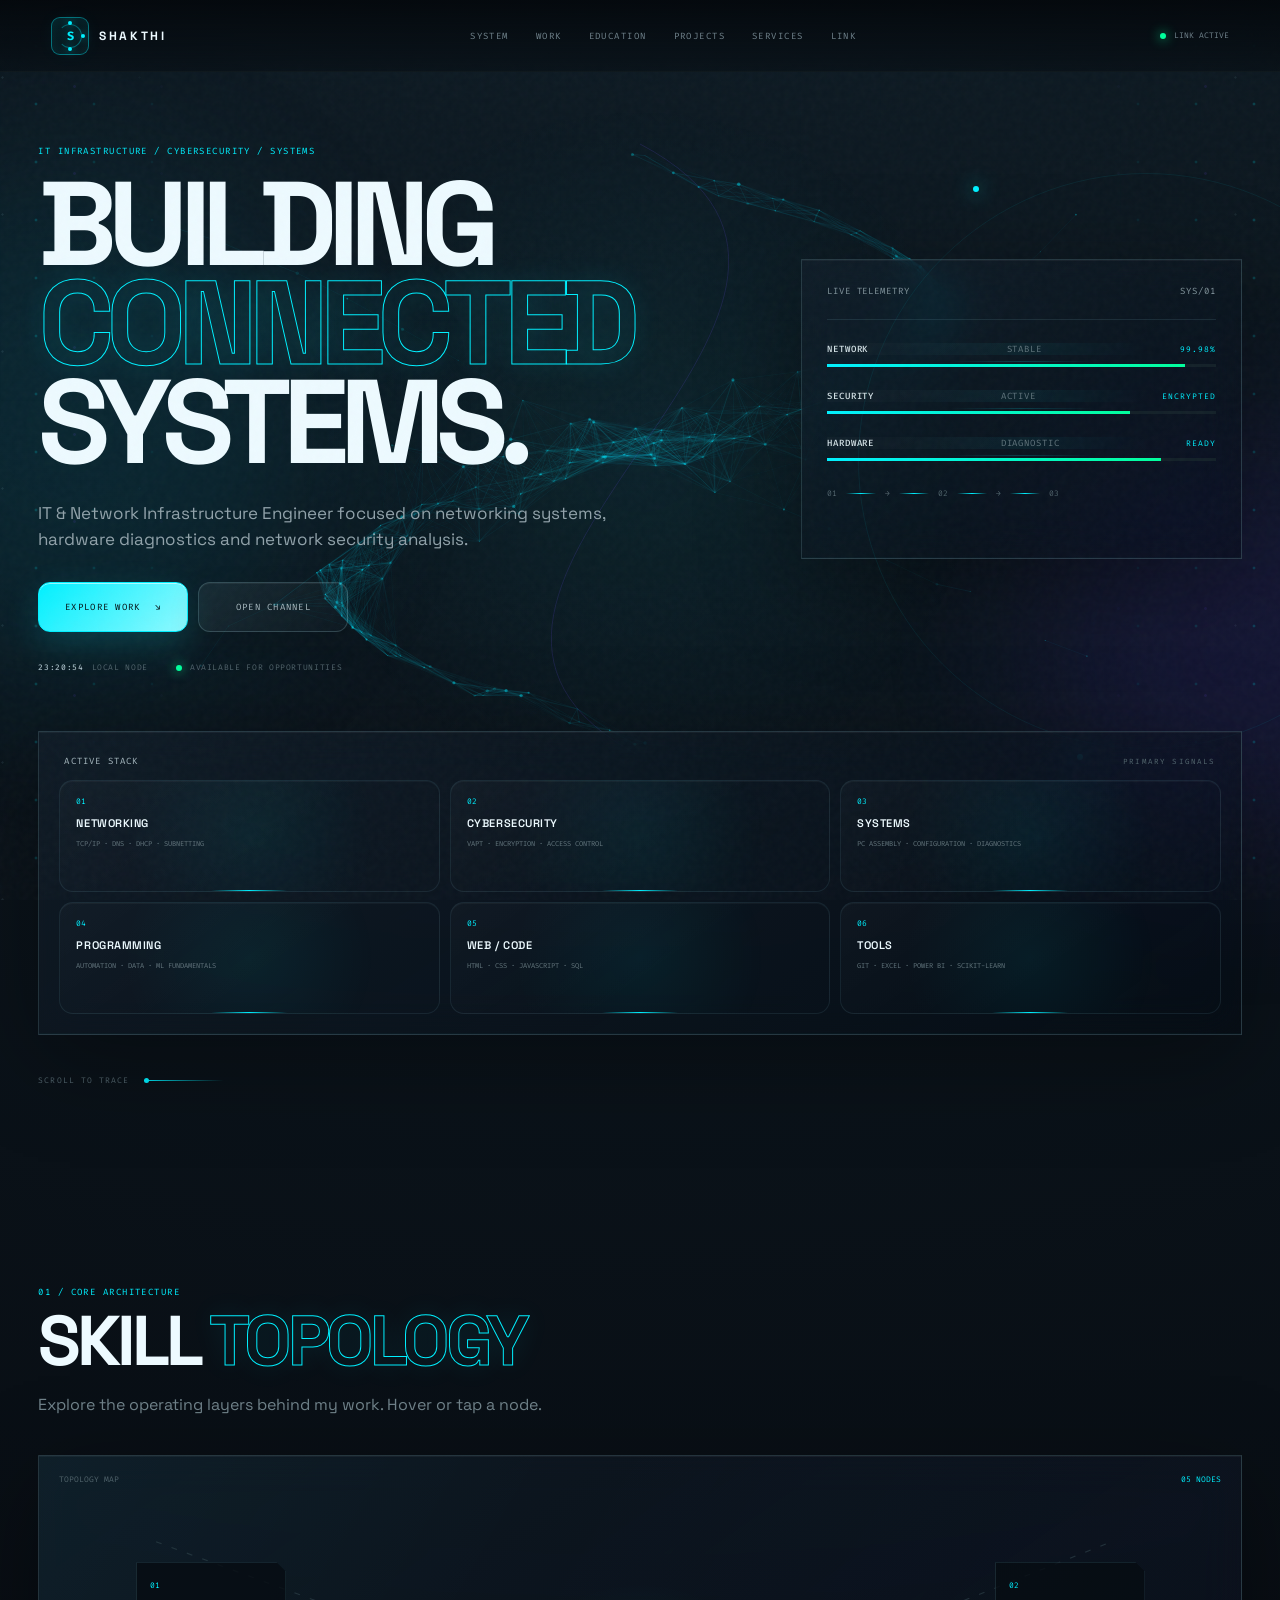
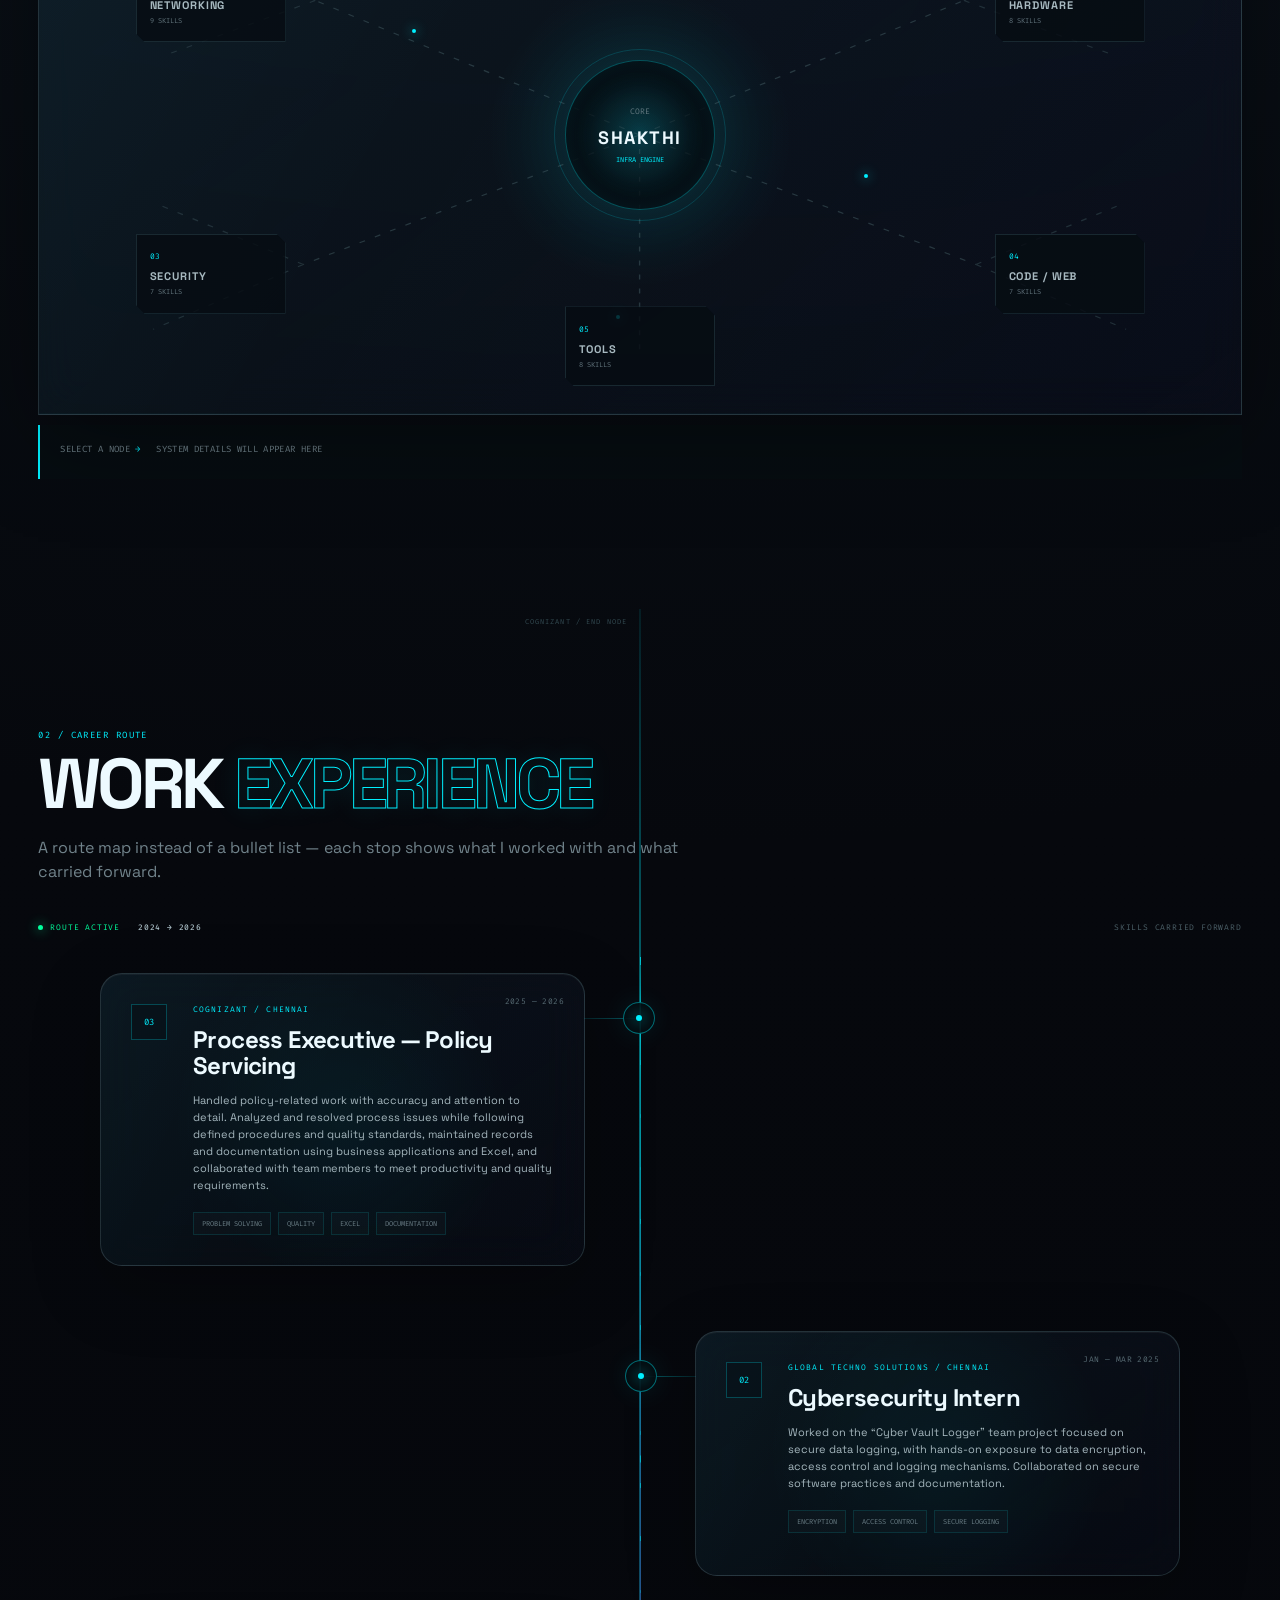
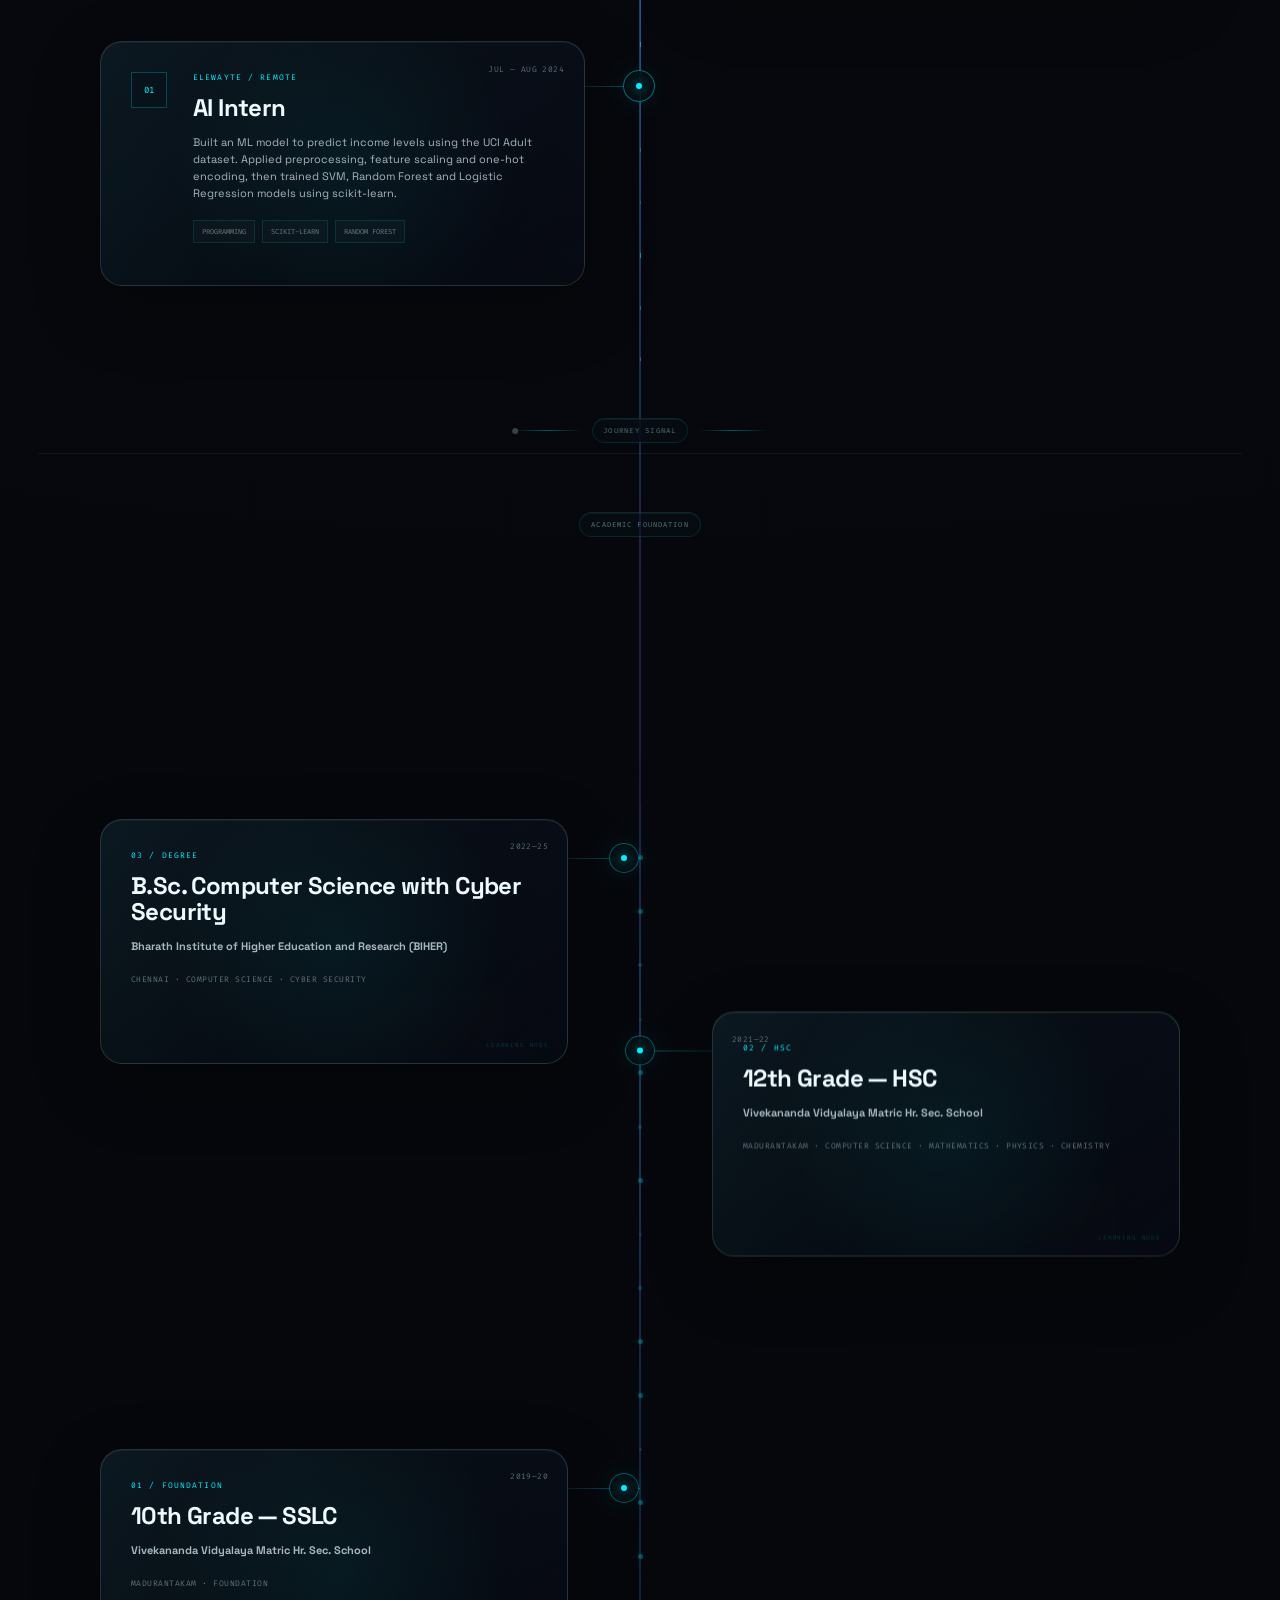
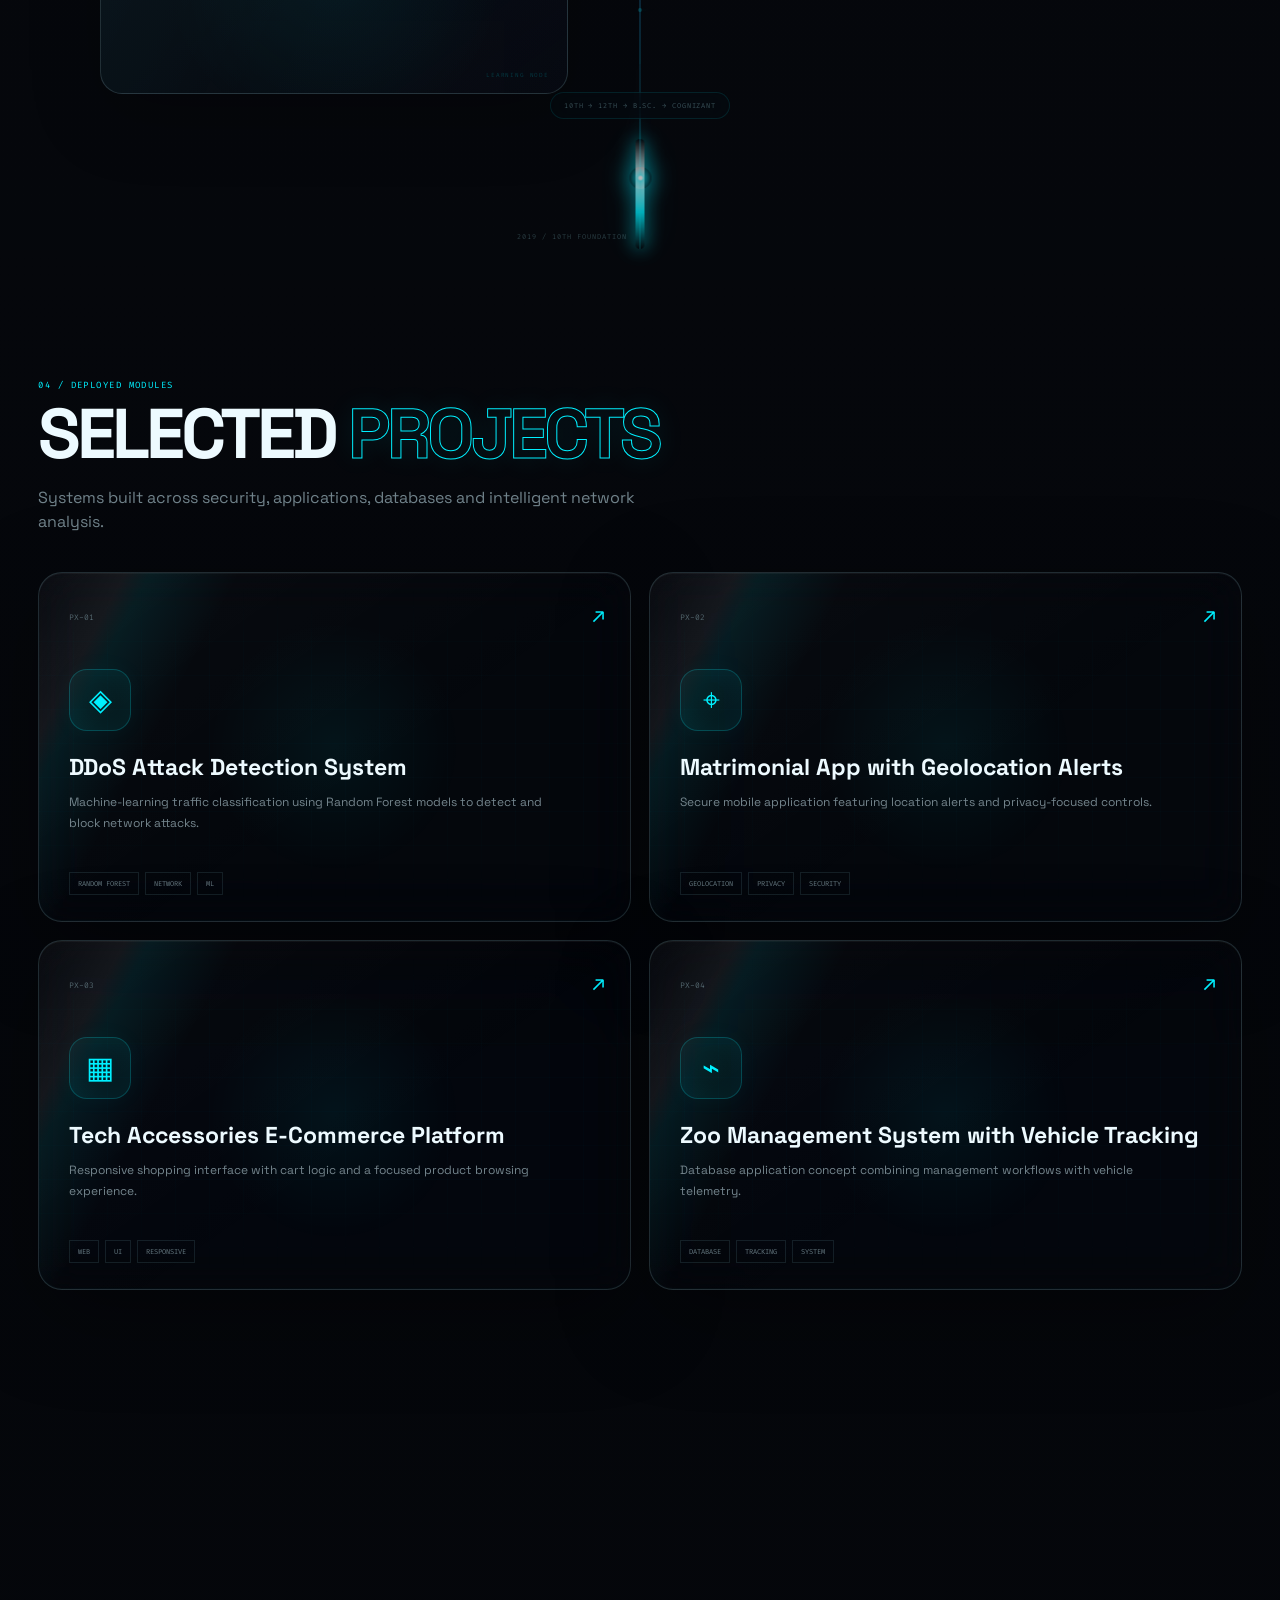
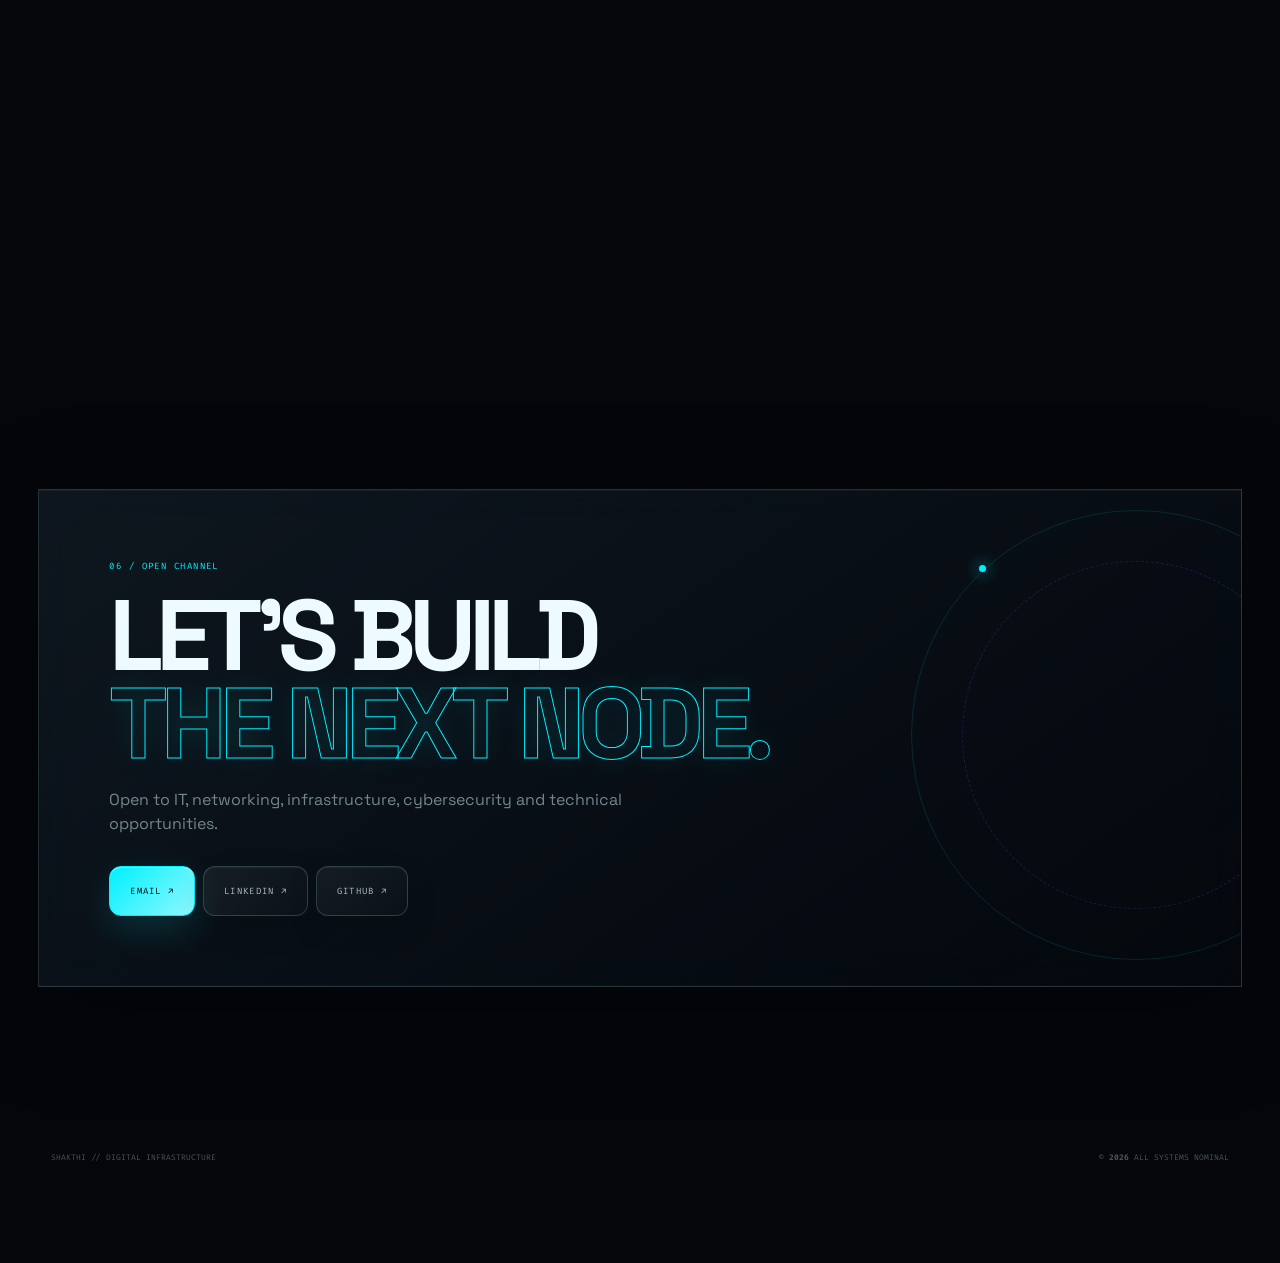
==== index.html @ 522d8ad7 "Add files via upload" ====
<!doctype html>
<html lang="en">

<head>
    <meta charset="UTF-8">
    <meta name="viewport" content="width=device-width,initial-scale=1,viewport-fit=cover">
    <meta name="theme-color" content="#06080d">
    <meta name="description"
        content="Shakthi — IT & Network Infrastructure Engineer, Cybersecurity Specialist and Systems Tech.">
    <title>SHAKTHI | Freelancer Portfolio</title>
    <link rel="preconnect" href="https://fonts.googleapis.com">
    <link rel="preconnect" href="https://fonts.gstatic.com" crossorigin>
    <link
        href="https://fonts.googleapis.com/css2?family=Fira+Code:wght@400;500;600&family=Space+Grotesk:wght@400;500;600;700&display=swap"
        rel="stylesheet">
    <link rel="stylesheet" href="styles.css">
    <link rel="icon" type="image/png" href="image1.png">
</head>

<body>
    <canvas id="network-canvas" aria-hidden="true"></canvas>
    <div class="aurora a1" aria-hidden="true"></div>
    <div class="aurora a2" aria-hidden="true"></div>
    <div class="cursor-glow" aria-hidden="true"></div>
    <div class="grid-overlay" aria-hidden="true"></div>
    <div class="noise" aria-hidden="true"></div>
    <div class="scanline" aria-hidden="true"></div>
    <div class="pointer-ui" aria-hidden="true"><span></span><b>MOVE</b></div>
    <div class="progress"><i id="progress-bar"></i></div>

    <header class="hud">
        <a class="brand" href="#home" aria-label="Shakthi home"><span class="logo-mark" aria-hidden="true"><i
                    class="logo-core">S</i><i class="logo-ring"></i><i class="logo-node logo-node-a"></i><i
                    class="logo-node logo-node-b"></i><i class="logo-node logo-node-c"></i></span><b>SHAKTHI</b></a>
        <nav class="desktop-nav"><a href="#system">SYSTEM</a><a href="#experience">WORK</a><a
                href="#education">EDUCATION</a><a href="#projects">PROJECTS</a><a href="#services">SERVICES</a><a
                href="#contact">LINK</a></nav>
        <div class="status"><i></i><span id="live-status">SYSTEM ONLINE</span></div>
    </header>

    <main>
        <section id="home" class="section hero">
            <div class="hero-grid">
                <div class="hero-copy reveal">
                    <p class="eyebrow">IT INFRASTRUCTURE / CYBERSECURITY / SYSTEMS</p>
                    <h1>BUILDING<br><span>CONNECTED</span><br>SYSTEMS.</h1>
                    <p class="lede">IT & Network Infrastructure Engineer focused on networking systems, hardware
                        diagnostics and network security analysis.</p>
                    <div class="hero-actions"><a class="btn primary magnetic" href="#projects">EXPLORE WORK
                            <span>↘</span></a><a class="btn magnetic" href="#contact">OPEN CHANNEL</a></div>
                    <div class="hero-meta"><span><b id="visitor-time">--:--:--</b> LOCAL NODE</span><span><i></i>
                            AVAILABLE FOR OPPORTUNITIES</span></div>
                </div>
                <div class="hero-console glass float reveal">
                    <div class="console-head"><span>LIVE TELEMETRY</span><span>SYS/01</span></div>
                    <div class="telemetry-row"><b>NETWORK</b><span>STABLE</span><em>99.98%</em></div>
                    <div class="meter"><i style="--value:92%"></i></div>
                    <div class="telemetry-row"><b>SECURITY</b><span>ACTIVE</span><em>ENCRYPTED</em></div>
                    <div class="meter"><i style="--value:78%"></i></div>
                    <div class="telemetry-row"><b>HARDWARE</b><span>DIAGNOSTIC</span><em>READY</em></div>
                    <div class="meter"><i style="--value:86%"></i></div>
                    <div class="packet-stream">
                        <span>01</span><i></i><span>→</span><i></i><span>02</span><i></i><span>→</span><i></i><span>03</span>
                    </div>
                </div>
            </div>

            <div class="hero-skill-deck glass reveal" aria-label="Highlighted technical skills">
                <div class="deck-label"><span>ACTIVE STACK</span><small>PRIMARY SIGNALS</small></div>
                <div class="deck-grid">
                    <a href="#system" class="stack-chip"><b>01</b><span>NETWORKING</span><small>TCP/IP · DNS · DHCP ·
                            SUBNETTING</small></a>
                    <a href="#system" class="stack-chip"><b>02</b><span>CYBERSECURITY</span><small>VAPT · ENCRYPTION ·
                            ACCESS CONTROL</small></a>
                    <a href="#system" class="stack-chip"><b>03</b><span>SYSTEMS</span><small>PC ASSEMBLY · CONFIGURATION
                            · DIAGNOSTICS</small></a>
                    <a href="#system" class="stack-chip"><b>04</b><span>PROGRAMMING</span><small>AUTOMATION · DATA · ML
                            FUNDAMENTALS</small></a>
                    <a href="#system" class="stack-chip"><b>05</b><span>WEB / CODE</span><small>HTML · CSS · JAVASCRIPT
                            · SQL</small></a>
                    <a href="#system" class="stack-chip"><b>06</b><span>TOOLS</span><small>GIT · EXCEL · POWER BI ·
                            SCIKIT-LEARN</small></a>
                </div>
            </div>
            <div class="scroll-cue"><span>SCROLL TO TRACE</span><i></i></div>
            <div class="hero-orbit" aria-hidden="true"><span></span><span></span><span></span></div>
        </section>

        <section id="system" class="section topology-section">
            <div class="section-head reveal">
                <p class="eyebrow">01 / CORE ARCHITECTURE</p>
                <h2>SKILL <span>TOPOLOGY</span></h2>
                <p>Explore the operating layers behind my work. Hover or tap a node.</p>
            </div>
            <div class="topology glass reveal" id="topology">
                <svg class="links" viewBox="0 0 1000 560" preserveAspectRatio="none" aria-hidden="true">
                    <path
                        d="M500 280 L230 145 M500 280 L770 145 M500 280 L220 410 M500 280 L780 410 M500 280 L500 500" />
                    <path
                        d="M230 145 L95 85 M230 145 L105 200 M770 145 L895 85 M770 145 L895 200 M220 410 L100 350 M220 410 L95 475 M780 410 L900 350 M780 410 L905 475" />
                </svg>
                <div class="node core"><small>CORE</small><strong>SHAKTHI</strong><span>INFRA ENGINE</span>
                    <div class="core-pulse"></div>
                </div>
                <button class="node n1" data-title="NETWORKING"
                    data-info="IP Addressing · Subnetting · TCP/IP · DNS · DHCP · LAN/WAN · Network Troubleshooting · Routing Basics · Ports & Protocols"><b>01</b><strong>NETWORKING</strong><span>9
                        SKILLS</span></button>
                <button class="node n2" data-title="HARDWARE"
                    data-info="PC Hardware · Peripherals · System Configuration · Hardware Troubleshooting · PC Assembly · System Diagnostics · Windows · Linux"><b>02</b><strong>HARDWARE</strong><span>8
                        SKILLS</span></button>
                <button class="node n3" data-title="SECURITY"
                    data-info="Vulnerability Assessment · Penetration Testing · Network Security · Data Encryption · Access Control · Secure Logging · Security Protocols"><b>03</b><strong>SECURITY</strong><span>7
                        SKILLS</span></button>
                <button class="node n4" data-title="PROGRAMMING"
                    data-info="Programming Fundamentals · JavaScript · HTML · CSS · Responsive UI · Web Interface Development"><b>04</b><strong>CODE
                        / WEB</strong><span>7 SKILLS</span></button>
                <button class="node n5" data-title="TOOLS"
                    data-info="SQL · Power BI · Excel · Git/GitHub · Scikit-Learn · SVM · Random Forest · Logistic Regression"><b>05</b><strong>TOOLS</strong><span>8
                        SKILLS</span></button>
                <div class="topo-hud"><span>TOPOLOGY MAP</span><b>05 NODES</b></div>
                <div class="scan-dot sd1"></div>
                <div class="scan-dot sd2"></div>
                <div class="scan-dot sd3"></div>
            </div>
            <div class="node-readout" id="node-readout">SELECT A NODE <span>→</span> SYSTEM DETAILS WILL APPEAR HERE
            </div>
        </section>

        <div class="career-education-wrap">
            <div class="journey-spine" aria-hidden="true"><i></i></div>
            <section id="experience" class="section path-section">
                <div class="section-head reveal">
                    <p class="eyebrow">02 / CAREER ROUTE</p>
                    <h2>WORK <span>EXPERIENCE</span></h2>
                    <p>A route map instead of a bullet list — each stop shows what I worked with and what carried
                        forward.</p>
                </div>
                <div class="route-status"><span><i></i> ROUTE ACTIVE</span><b>2024 → 2026</b><em>SKILLS CARRIED
                        FORWARD</em></div>
                <div class="career-path">
                    <div class="path-line"><i></i></div>
                    <article class="career-card reveal">
                        <div class="path-index">03</div>
                        <div class="edu-dot work-dot" aria-hidden="true"></div><time>2025 — 2026</time>
                        <div class="career-main">
                            <p class="tag">COGNIZANT / CHENNAI</p>
                            <h3>Process Executive — Policy Servicing</h3>
                            <p>Handled policy-related work with accuracy and attention to detail. Analyzed and resolved
                                process issues while following defined procedures and quality standards, maintained
                                records and documentation using business applications and Excel, and collaborated with
                                team members to meet productivity and quality requirements.</p>
                            <div class="mini-tags"><span>PROBLEM
                                    SOLVING</span><span>QUALITY</span><span>EXCEL</span><span>DOCUMENTATION</span></div>
                        </div>
                        <div class="path-orb"><span>OPS</span></div>
                    </article>
                    <article class="career-card reverse reveal">
                        <div class="path-index">02</div>
                        <div class="edu-dot work-dot" aria-hidden="true"></div><time>JAN — MAR 2025</time>
                        <div class="career-main">
                            <p class="tag">GLOBAL TECHNO SOLUTIONS / CHENNAI</p>
                            <h3>Cybersecurity Intern</h3>
                            <p>Worked on the “Cyber Vault Logger” team project focused on secure data logging, with
                                hands-on exposure to data encryption, access control and logging mechanisms.
                                Collaborated on secure software practices and documentation.</p>
                            <div class="mini-tags"><span>ENCRYPTION</span><span>ACCESS CONTROL</span><span>SECURE
                                    LOGGING</span></div>
                        </div>
                        <div class="path-orb"><span>SEC</span></div>
                    </article>
                    <article class="career-card reveal">
                        <div class="path-index">01</div>
                        <div class="edu-dot work-dot" aria-hidden="true"></div><time>JUL — AUG 2024</time>
                        <div class="career-main">
                            <p class="tag">ELEWAYTE / REMOTE</p>
                            <h3>AI Intern</h3>
                            <p>Built an ML model to predict income levels using the UCI Adult dataset. Applied
                                preprocessing, feature scaling and one-hot encoding, then trained SVM, Random Forest and
                                Logistic Regression models using scikit-learn.</p>
                            <div class="mini-tags"><span>PROGRAMMING</span><span>SCIKIT-LEARN</span><span>RANDOM
                                    FOREST</span></div>
                        </div>
                        <div class="path-orb"><span>AI</span></div>
                    </article>
                </div>
            </section>

            <section class="section education-section" id="education">
                <div class="journey-bridge" aria-hidden="true"><span></span><b>JOURNEY SIGNAL</b></div>
                <div class="section-head reveal">
                    <p class="eyebrow">03 / LEARNING ROUTE</p>
                    <h2>EDUCATION <span>STACK</span></h2>
                    <p>A separate academic route — traced year by year from school foundations to computer science and
                        cybersecurity.</p>
                </div>
                <div class="edu-rail reveal">
                    <div class="edu-track" aria-hidden="true"><i></i></div>
                    <article class="edu-node edu-foundation">
                        <div class="edu-year">2019—20</div>
                        <div class="edu-dot"></div>
                        <div class="edu-card glass"><span>01 / FOUNDATION</span>
                            <h3>10th Grade — SSLC</h3><strong>Vivekananda Vidyalaya Matric Hr. Sec. School</strong>
                            <p>MADURANTAKAM · FOUNDATION</p>
                        </div>
                    </article>
                    <article class="edu-node edu-hsc">
                        <div class="edu-year">2021—22</div>
                        <div class="edu-dot"></div>
                        <div class="edu-card glass"><span>02 / HSC</span>
                            <h3>12th Grade — HSC</h3><strong>Vivekananda Vidyalaya Matric Hr. Sec. School</strong>
                            <p>MADURANTAKAM · COMPUTER SCIENCE · MATHEMATICS · PHYSICS · CHEMISTRY</p>
                        </div>
                    </article>
                    <article class="edu-node edu-degree">
                        <div class="edu-year">2022—25</div>
                        <div class="edu-dot"></div>
                        <div class="edu-card glass"><span>03 / DEGREE</span>
                            <h3>B.Sc. Computer Science with Cyber Security</h3><strong>Bharath Institute of Higher
                                Education and Research (BIHER)</strong>
                            <p>CHENNAI · COMPUTER SCIENCE · CYBER SECURITY</p>
                        </div>
                    </article>
                </div>
            </section>
        </div>

        <section id="projects" class="section project-section">
            <div class="section-head reveal">
                <p class="eyebrow">04 / DEPLOYED MODULES</p>
                <h2>SELECTED <span>PROJECTS</span></h2>
                <p>Systems built across security, applications, databases and intelligent network analysis.</p>
            </div>
            <div class="project-grid">
                <article class="project-card glass tilt reveal">
                    <div class="project-sheen"></div>
                    <div class="project-gridlines"></div><span class="index">PX-01</span>
                    <div class="project-icon">◈</div>
                    <h3>DDoS Attack Detection System</h3>
                    <p>Machine-learning traffic classification using Random Forest models to detect and block network
                        attacks.</p>
                    <div class="chips"><i>RANDOM FOREST</i><i>NETWORK</i><i>ML</i></div>
                    <div class="card-arrow">↗</div>
                </article>
                <article class="project-card glass tilt reveal">
                    <div class="project-sheen"></div>
                    <div class="project-gridlines"></div><span class="index">PX-02</span>
                    <div class="project-icon">⌖</div>
                    <h3>Matrimonial App with Geolocation Alerts</h3>
                    <p>Secure mobile application featuring location alerts and privacy-focused controls.</p>
                    <div class="chips"><i>GEOLOCATION</i><i>PRIVACY</i><i>SECURITY</i></div>
                    <div class="card-arrow">↗</div>
                </article>
                <article class="project-card glass tilt reveal">
                    <div class="project-sheen"></div>
                    <div class="project-gridlines"></div><span class="index">PX-03</span>
                    <div class="project-icon">▦</div>
                    <h3>Tech Accessories E-Commerce Platform</h3>
                    <p>Responsive shopping interface with cart logic and a focused product browsing experience.</p>
                    <div class="chips"><i>WEB</i><i>UI</i><i>RESPONSIVE</i></div>
                    <div class="card-arrow">↗</div>
                </article>
                <article class="project-card glass tilt reveal">
                    <div class="project-sheen"></div>
                    <div class="project-gridlines"></div><span class="index">PX-04</span>
                    <div class="project-icon">⌁</div>
                    <h3>Zoo Management System with Vehicle Tracking</h3>
                    <p>Database application concept combining management workflows with vehicle telemetry.</p>
                    <div class="chips"><i>DATABASE</i><i>TRACKING</i><i>SYSTEM</i></div>
                    <div class="card-arrow">↗</div>
                </article>
            </div>
        </section>

        <section id="services" class="section services-section">
            <div class="section-head reveal">
                <p class="eyebrow">05 / CAPABILITIES</p>
                <h2>SYSTEM <span>CAPABILITIES</span></h2>
            </div>
            <div class="service-grid glass reveal">
                <article class="service"><span>01</span>
                    <h3>WEBSITE DEVELOPMENT</h3>
                    <p>Responsive interfaces and practical web systems.</p>
                </article>
                <article class="service"><span>02</span>
                    <h3>CYBERSECURITY</h3>
                    <p>Security audits, vulnerability assessment and consulting.</p>
                </article>
                <article class="service"><span>03</span>
                    <h3>PROGRAMMING LANGUAGE</h3>
                    <p>Programming fundamentals, automation and data-focused development.</p>
                </article>
                <article class="service"><span>04</span>
                    <h3>COMPUTER ASSEMBLY</h3>
                    <p>PC assembly, system configuration, diagnostics and hardware troubleshooting.</p>
                </article>
            </div>
        </section>

        <section id="contact" class="section contact-section">
            <div class="contact-box glass reveal">
                <p class="eyebrow">06 / OPEN CHANNEL</p>
                <h2>LET'S BUILD<br><span>THE NEXT NODE.</span></h2>
                <p>Open to IT, networking, infrastructure, cybersecurity and technical opportunities.</p>
                <div class="contact-links"><a class="btn primary" href="mailto:shakthichella2004@gmail.com">EMAIL
                        ↗</a><a class="btn" href="https://www.linkedin.com/in/shakthi25" target="_blank"
                        rel="noreferrer">LINKEDIN ↗</a><a class="btn" href="https://github.com/Shakthi2510"
                        target="_blank" rel="noreferrer">GITHUB ↗</a></div>
                <div class="contact-orbit"><span></span><span></span></div>
            </div>
        </section>
    </main>

    <nav class="mobile-nav" aria-label="Mobile navigation"><a href="#home"><i>⌂</i><span>HOME</span></a><a
            href="#system"><i>◈</i><span>SKILLS</span></a><a href="#experience"><i>⌁</i><span>WORK</span></a><a
            href="#education"><i>⌬</i><span>EDU</span></a><a href="#projects"><i>▦</i><span>PROJECTS</span></a><a
            href="#contact"><i>↗</i><span>LINK</span></a></nav>
    <footer><span>SHAKTHI // DIGITAL INFRASTRUCTURE</span><span>© <b id="year"></b> ALL SYSTEMS NOMINAL</span></footer>
    <script src="script.js"></script>
</body>

</html>
---- styles.css ----
:root{--bg:#06080d;--panel:rgba(11,16,23,.64);--panel2:rgba(12,19,27,.8);--text:#edfaff;--muted:#82939c;--dim:#53646c;--cyan:#00f0ff;--green:#00ff9d;--violet:#7657ff;--line:rgba(133,190,207,.13);--mx:50vw;--my:50vh;--ease:cubic-bezier(.16,1,.3,1)}*{box-sizing:border-box}html{scroll-behavior:smooth;background:var(--bg)}body{margin:0;background:radial-gradient(circle at 50% -10%,#10202a 0,#06080d 38%,#04060a 100%);color:var(--text);font-family:'Space Grotesk',sans-serif;overflow-x:hidden;line-height:1.5}body:before{content:'';position:fixed;inset:0;pointer-events:none;background:radial-gradient(500px circle at var(--mx) var(--my),rgba(0,240,255,.055),transparent 70%);z-index:0}.section{position:relative;z-index:2;width:min(1180px,92vw);margin:0 auto;padding:130px 0}.hero{min-height:100svh;padding-top:145px;padding-bottom:70px;display:flex;flex-direction:column;justify-content:center}.hud{position:fixed;top:0;left:0;right:0;height:72px;padding:0 4vw;display:flex;align-items:center;justify-content:space-between;z-index:50;background:linear-gradient(180deg,rgba(4,7,11,.9),rgba(4,7,11,.35));backdrop-filter:blur(18px);border-bottom:1px solid rgba(140,210,225,.08)}.brand{display:flex;align-items:center;gap:10px;color:var(--text);text-decoration:none}.brand span{width:34px;height:34px;display:grid;place-items:center;border:1px solid rgba(0,240,255,.4);color:var(--cyan);font:10px 'Fira Code';box-shadow:inset 0 0 18px rgba(0,240,255,.08)}.brand b{font-size:12px;letter-spacing:.22em}.desktop-nav{display:flex;gap:27px}.desktop-nav a{color:#71838c;text-decoration:none;font:9px 'Fira Code';letter-spacing:.16em;transition:.3s}.desktop-nav a:hover{color:var(--cyan)}.status{display:flex;align-items:center;gap:8px;font:8px 'Fira Code';color:#71838c}.status i,.hero-meta i{width:6px;height:6px;border-radius:50%;background:var(--green);box-shadow:0 0 12px var(--green);display:inline-block}.progress{position:fixed;top:71px;left:0;right:0;height:2px;z-index:51;background:transparent}.progress i{display:block;width:0;height:100%;background:linear-gradient(90deg,var(--cyan),var(--violet));box-shadow:0 0 14px rgba(0,240,255,.6)}#network-canvas{position:fixed;inset:0;width:100%;height:100%;z-index:0;opacity:.62}.aurora{position:fixed;border-radius:50%;filter:blur(90px);pointer-events:none;z-index:0;opacity:.16;animation:drift 18s ease-in-out infinite alternate}.a1{width:500px;height:500px;background:#007b91;left:-180px;top:20%}.a2{width:420px;height:420px;background:#4b27b5;right:-180px;bottom:5%;animation-delay:-7s}.grid-overlay{position:fixed;inset:0;pointer-events:none;z-index:1;opacity:.18;background-image:linear-gradient(rgba(120,190,210,.05) 1px,transparent 1px),linear-gradient(90deg,rgba(120,190,210,.05) 1px,transparent 1px);background-size:80px 80px;mask-image:linear-gradient(to bottom,black,transparent 80%)}.noise{position:fixed;inset:0;z-index:20;pointer-events:none;opacity:.035;background-image:url("data:image/svg+xml,%3Csvg viewBox='0 0 180 180' xmlns='http://www.w3.org/2000/svg'%3E%3Cfilter id='n'%3E%3CfeTurbulence type='fractalNoise' baseFrequency='.8' numOctaves='2' stitchTiles='stitch'/%3E%3C/filter%3E%3Crect width='100%25' height='100%25' filter='url(%23n)' opacity='.8'/%3E%3C/svg%3E")}.scanline{position:fixed;left:0;right:0;top:-10%;height:16vh;background:linear-gradient(180deg,transparent,rgba(0,240,255,.025),transparent);z-index:19;pointer-events:none;animation:scan 12s linear infinite}.glass{background:linear-gradient(145deg,rgba(15,24,33,.76),rgba(6,11,17,.55));border:1px solid rgba(153,219,231,.13);box-shadow:0 20px 80px rgba(0,0,0,.28),inset 0 1px rgba(255,255,255,.025);backdrop-filter:blur(15px);-webkit-backdrop-filter:blur(15px)}.reveal{opacity:0;transform:translate3d(0,38px,0);transition:opacity .8s var(--ease),transform .9s var(--ease)}.reveal.visible{opacity:1;transform:none}.eyebrow,.tag{font:9px 'Fira Code';letter-spacing:.16em;color:var(--cyan)}h1,h2,h3,p{margin-top:0}.hero-grid{display:grid;grid-template-columns:1.1fr .72fr;gap:7vw;align-items:center}.hero-copy{position:relative;z-index:4}.hero h1{font-size:clamp(56px,8.5vw,112px);line-height:.83;letter-spacing:-.075em;margin:18px 0 30px;font-weight:700}.hero h1 span,h2 span{color:transparent;-webkit-text-stroke:1px var(--cyan);text-shadow:0 0 28px rgba(0,240,255,.1)}.lede{max-width:620px;color:#91a2aa;font-size:16px}.hero-actions{display:flex;gap:10px;margin:30px 0}.btn{display:inline-flex;align-items:center;justify-content:center;gap:15px;min-height:48px;padding:0 19px;border:1px solid rgba(142,211,224,.18);color:#a9bac1;text-decoration:none;font:9px 'Fira Code';letter-spacing:.14em;background:rgba(255,255,255,.02);transition:transform .25s var(--ease),border-color .25s,color .25s,background .25s}.btn:hover{color:#fff;border-color:rgba(0,240,255,.55);background:rgba(0,240,255,.05)}.btn.primary{color:#041013;background:var(--cyan);border-color:var(--cyan);box-shadow:0 0 30px rgba(0,240,255,.16)}.hero-meta{display:flex;gap:28px;color:#53656d;font:8px 'Fira Code';letter-spacing:.08em}.hero-meta b{color:#a9bdc5;font-weight:500}.hero-meta span{display:flex;align-items:center;gap:8px}.hero-console{padding:25px;min-height:300px;position:relative;overflow:hidden}.console-head,.telemetry-row{display:flex;justify-content:space-between;align-items:center;font:9px 'Fira Code';letter-spacing:.1em}.console-head{color:#82949c;padding-bottom:22px;border-bottom:1px solid var(--line)}.telemetry-row{margin-top:23px}.telemetry-row b{color:#d6e4e8;font-weight:500}.telemetry-row span{color:#61757d}.telemetry-row em{color:var(--cyan);font-style:normal;font-size:8px}.meter{height:3px;background:#142129;margin-top:9px;overflow:hidden}.meter i{display:block;height:100%;width:var(--value);background:linear-gradient(90deg,var(--cyan),var(--green));transform-origin:left;animation:meter 3s var(--ease) infinite alternate}.packet-stream{display:flex;align-items:center;gap:9px;margin-top:27px;color:#50636b;font:8px 'Fira Code'}.packet-stream i{height:1px;width:30px;background:linear-gradient(90deg,transparent,var(--cyan),transparent);animation:packet 1.8s linear infinite}.hero-skill-deck{margin-top:58px;padding:16px;position:relative;z-index:4}.deck-label{display:flex;justify-content:space-between;align-items:center;padding:3px 5px 13px;font:9px 'Fira Code';letter-spacing:.13em;color:#a7b8bf}.deck-label small{color:#53666e}.deck-grid{display:grid;grid-template-columns:repeat(6,1fr);gap:8px}.stack-chip{min-height:88px;padding:12px;color:inherit;text-decoration:none;border:1px solid rgba(133,207,222,.1);background:rgba(255,255,255,.018);transition:.35s var(--ease);position:relative;overflow:hidden}.stack-chip:after{content:'';position:absolute;inset:auto 0 0;height:1px;background:linear-gradient(90deg,transparent,var(--cyan),transparent);transform:scaleX(.2);transition:.4s}.stack-chip:hover{transform:translateY(-5px);background:rgba(0,240,255,.04);border-color:rgba(0,240,255,.35)}.stack-chip:hover:after{transform:scaleX(1)}.stack-chip b{display:block;color:var(--cyan);font:8px 'Fira Code';margin-bottom:8px}.stack-chip span{display:block;font-size:11px;font-weight:600;letter-spacing:.05em}.stack-chip small{display:block;color:#62747c;font:7px 'Fira Code';line-height:1.5;margin-top:7px}.scroll-cue{display:flex;align-items:center;gap:15px;color:#52646c;font:8px 'Fira Code';letter-spacing:.13em;margin-top:40px}.scroll-cue i{width:80px;height:1px;background:linear-gradient(90deg,var(--cyan),transparent);position:relative}.scroll-cue i:after{content:'';position:absolute;left:0;top:-2px;width:5px;height:5px;border-radius:50%;background:var(--cyan);animation:travel 2s ease-in-out infinite}.hero-orbit{position:absolute;right:-15vw;top:15%;width:45vw;height:45vw;max-width:650px;max-height:650px;border:1px solid rgba(0,240,255,.07);border-radius:50%;pointer-events:none;z-index:1}.hero-orbit span{position:absolute;width:6px;height:6px;border-radius:50%;background:var(--cyan);box-shadow:0 0 20px var(--cyan)}.hero-orbit span:nth-child(1){left:20%;top:2%}.hero-orbit span:nth-child(2){right:7%;top:62%}.hero-orbit span:nth-child(3){left:38%;bottom:-2%}.section-head{max-width:780px;margin-bottom:38px}.section-head h2{font-size:clamp(38px,6vw,72px);line-height:.95;letter-spacing:-.06em;margin:10px 0 18px}.section-head>p:last-child{color:#71838b;max-width:640px}.skill-signal-row{display:flex;gap:7px;overflow:auto;scrollbar-width:none;margin-bottom:14px;padding:2px 0 12px}.skill-signal-row::-webkit-scrollbar{display:none}.skill-signal-row span{flex:0 0 auto;padding:10px 13px;border:1px solid rgba(0,240,255,.12);background:rgba(7,14,20,.64);color:#9eb0b8;font:8px 'Fira Code';letter-spacing:.08em;transition:.25s}.skill-signal-row span i{display:inline-block;width:5px;height:5px;border-radius:50%;background:var(--cyan);box-shadow:0 0 8px var(--cyan);margin-right:7px}.topology{height:560px;position:relative;overflow:hidden}.topology:before{content:'';position:absolute;inset:0;background:radial-gradient(circle at var(--topo-x,50%) var(--topo-y,50%),rgba(0,240,255,.1),transparent 23%),linear-gradient(120deg,rgba(0,240,255,.03),transparent 35%,rgba(118,87,255,.03));pointer-events:none}.links{position:absolute;inset:0;width:100%;height:100%;opacity:.45}.links path{fill:none;stroke:rgba(0,240,255,.2);stroke-width:1;stroke-dasharray:5 8;animation:dash 14s linear infinite}.node{position:absolute;z-index:5;color:inherit;font-family:'Space Grotesk';cursor:pointer}.node:not(.core){width:150px;height:80px;background:rgba(7,13,19,.82);border:1px solid rgba(134,210,224,.14);color:#a7b9c0;text-align:left;padding:13px;transition:.3s var(--ease);clip-path:polygon(0 0,calc(100% - 9px) 0,100% 9px,100% 100%,9px 100%,0 calc(100% - 9px))}.node:not(.core):hover,.node.active{border-color:rgba(0,240,255,.55);background:rgba(0,240,255,.055);transform:translateY(-5px);box-shadow:0 15px 50px rgba(0,240,255,.09)}.node b{display:block;font:8px 'Fira Code';color:var(--cyan)}.node strong{display:block;font-size:11px;letter-spacing:.08em;margin-top:7px}.node span{display:block;color:#5f7179;font:7px 'Fira Code';margin-top:4px}.node.core{width:150px;height:150px;border-radius:50%;left:calc(50% - 75px);top:calc(50% - 75px);display:grid;place-items:center;align-content:center;background:radial-gradient(circle,rgba(0,240,255,.11),rgba(5,10,15,.85) 62%);border:1px solid rgba(0,240,255,.3);box-shadow:0 0 80px rgba(0,240,255,.09),inset 0 0 30px rgba(0,240,255,.07);text-align:center}.node.core small{font:8px 'Fira Code';color:#647980}.node.core strong{font-size:18px;letter-spacing:.08em}.node.core span{font:7px 'Fira Code';color:var(--cyan)}.core-pulse{position:absolute;inset:-12px;border:1px solid rgba(0,240,255,.16);border-radius:50%;animation:pulse 2.5s ease-out infinite}.n1{left:8%;top:19%}.n2{right:8%;top:19%}.n3{left:8%;bottom:18%}.n4{right:8%;bottom:18%}.n5{left:calc(50% - 75px);bottom:5%}.topo-hud{position:absolute;top:18px;left:20px;right:20px;display:flex;justify-content:space-between;color:#50636b;font:8px 'Fira Code';z-index:6}.topo-hud b{font-weight:400;color:var(--cyan)}.scan-dot{position:absolute;width:4px;height:4px;background:var(--cyan);box-shadow:0 0 12px var(--cyan);border-radius:50%;z-index:4}.sd1{left:31%;top:31%;animation:blink 1.4s infinite}.sd2{right:31%;top:57%;animation:blink 1.9s infinite}.sd3{left:48%;bottom:17%;animation:blink 1.2s infinite}.node-readout{min-height:54px;margin-top:10px;padding:18px 20px;border-left:2px solid var(--cyan);background:rgba(8,14,19,.72);color:#70828a;font:9px 'Fira Code';letter-spacing:.04em}.node-readout b{color:#d8eef2;margin-right:10px}.node-readout span{color:var(--cyan);margin-right:10px}.skill-strip{display:flex;gap:8px;flex-wrap:wrap;margin-top:15px}.skill-strip span{padding:7px 9px;border:1px solid var(--line);color:#62747c;font:7px 'Fira Code';background:rgba(255,255,255,.012)}.path-section{padding-top:120px}.career-path{position:relative;padding:10px 0}.path-line{position:absolute;top:0;bottom:0;left:50%;width:1px;background:linear-gradient(var(--cyan),rgba(0,240,255,.08) 75%,transparent);overflow:hidden}.path-line i{display:block;width:3px;height:140px;background:linear-gradient(transparent,var(--cyan),transparent);margin-left:-1px;filter:blur(1px);animation:pathflow 3.2s linear infinite}.career-card{width:calc(50% - 55px);position:relative;margin:0 0 65px;display:grid;grid-template-columns:44px 1fr;gap:18px;padding:26px;background:rgba(8,14,20,.64);border:1px solid rgba(139,205,217,.1);transition:.45s var(--ease)}.career-card:hover{transform:translateY(-5px);border-color:rgba(0,240,255,.25);box-shadow:0 25px 70px rgba(0,0,0,.25)}.career-card.reverse{margin-left:calc(50% + 55px)}.path-index{width:36px;height:36px;display:grid;place-items:center;border:1px solid rgba(0,240,255,.25);color:var(--cyan);font:9px 'Fira Code'}.career-card time{position:absolute;right:22px;top:30px;color:#4f626a;font:8px 'Fira Code'}.career-main{min-width:0}.career-main h3{font-size:22px;line-height:1.1;margin:9px 0 12px}.career-main p:not(.tag){color:#778990;font-size:12px;line-height:1.7;margin-bottom:0}.mini-tags{display:flex;flex-wrap:wrap;gap:7px;margin-top:18px}.mini-tags span{font:7px 'Fira Code';padding:6px 8px;border:1px solid rgba(0,240,255,.12);color:#687b83;background:rgba(255,255,255,.015)}.path-orb{position:absolute;width:32px;height:32px;border-radius:50%;background:#071016;border:1px solid rgba(0,240,255,.35);display:grid;place-items:center;color:var(--cyan);font:7px 'Fira Code';right:-71px;top:28px;box-shadow:0 0 25px rgba(0,240,255,.08)}.reverse .path-orb{left:-71px;right:auto}.education-section{padding-top:60px}.edu-rail{position:relative;padding:30px 0 10px;display:grid;grid-template-columns:repeat(3,1fr);gap:15px}.edu-track{position:absolute;left:8%;right:8%;top:72px;height:1px;background:linear-gradient(90deg,transparent,var(--cyan),rgba(118,87,255,.7),transparent);opacity:.45}.edu-node{position:relative;padding-top:30px}.edu-year{font:9px 'Fira Code';color:var(--cyan);margin-left:18px}.edu-dot{width:10px;height:10px;border-radius:50%;background:var(--bg);border:1px solid var(--cyan);box-shadow:0 0 18px rgba(0,240,255,.45);margin:16px 0 17px 18px;position:relative;z-index:2}.edu-card{min-height:245px;padding:24px;transition:.4s var(--ease)}.edu-card:hover{transform:translateY(-7px);border-color:rgba(0,240,255,.3)}.edu-card>span{font:8px 'Fira Code';color:#62757d}.edu-card h3{font-size:21px;line-height:1.1;margin:24px 0 12px}.edu-card strong{font-size:11px;color:#a0b0b6;line-height:1.5}.edu-card p{font:8px 'Fira Code';color:#5f727a;line-height:1.7;margin:18px 0 0}.project-grid{display:grid;grid-template-columns:repeat(2,1fr);gap:14px}.project-card{min-height:330px;padding:27px;position:relative;overflow:hidden;transition:transform .2s var(--ease),border-color .3s}.project-card:hover{border-color:rgba(0,240,255,.3)}.project-card .index{font:8px 'Fira Code';color:#52656d}.project-icon{font-size:32px;color:var(--cyan);margin:40px 0 20px}.project-card h3{font-size:23px;line-height:1.1;margin-bottom:12px}.project-card p{max-width:500px;color:#74858d;font-size:12px;line-height:1.7}.chips{display:flex;gap:6px;flex-wrap:wrap;position:absolute;bottom:26px}.chips i{font:7px 'Fira Code';font-style:normal;padding:6px 8px;border:1px solid var(--line);color:#63767e}.card-arrow{position:absolute;right:25px;top:25px;color:var(--cyan);font-size:22px}.services-section{padding-top:80px}.service-grid{display:grid;grid-template-columns:repeat(4,1fr)}.service{padding:28px;min-height:230px;border-right:1px solid var(--line);transition:.35s}.service:last-child{border-right:0}.service:hover{background:rgba(0,240,255,.025)}.service>span{font:8px 'Fira Code';color:var(--cyan)}.service h3{font-size:13px;margin:35px 0 12px}.service p{color:#687a82;font-size:11px;line-height:1.7}.contact-section{padding-top:100px}.contact-box{min-height:470px;padding:70px;position:relative;overflow:hidden}.contact-box h2{font-size:clamp(48px,8vw,100px);line-height:.88;letter-spacing:-.07em;margin:20px 0}.contact-box>p:not(.eyebrow){color:#73858d;max-width:520px}.contact-links{display:flex;gap:8px;margin-top:30px;position:relative;z-index:3}.contact-orbit{position:absolute;width:450px;height:450px;border:1px solid rgba(0,240,255,.12);border-radius:50%;right:-120px;top:20px}.contact-orbit:before{content:'';position:absolute;inset:50px;border:1px dashed rgba(118,87,255,.2);border-radius:50%;animation:spin 16s linear infinite}.contact-orbit span{position:absolute;width:7px;height:7px;border-radius:50%;background:var(--cyan);box-shadow:0 0 15px var(--cyan)}.contact-orbit span:first-child{top:12%;left:15%}.contact-orbit span:last-child{bottom:18%;right:12%}footer{position:relative;z-index:2;width:min(1180px,92vw);margin:auto;padding:35px 0 100px;color:#44555d;font:8px 'Fira Code';display:flex;justify-content:space-between}.mobile-nav{display:none}@keyframes drift{to{transform:translate3d(80px,-50px,0) scale(1.08)}}@keyframes scan{to{transform:translateY(760vh)}}@keyframes meter{to{transform:scaleX(.9)}}@keyframes packet{to{opacity:.1}}@keyframes travel{50%{left:95%}}@keyframes dash{to{stroke-dashoffset:-160}}@keyframes pulse{to{transform:scale(1.2);opacity:0}}@keyframes blink{50%{opacity:.2}}@keyframes pathflow{to{transform:translateY(500px)}}@keyframes spin{to{transform:rotate(360deg)}}
@media(max-width:1000px){.hero-grid{grid-template-columns:1fr}.hero-console{max-width:600px}.deck-grid{grid-template-columns:repeat(3,1fr)}.career-card{width:calc(50% - 35px)}.career-card.reverse{margin-left:calc(50% + 35px)}.path-orb{right:-51px}.reverse .path-orb{left:-51px}.service-grid{grid-template-columns:repeat(2,1fr)}.service:nth-child(2){border-right:0;border-bottom:1px solid var(--line)}.service:nth-child(3){border-bottom:1px solid var(--line)}}
@media(max-width:760px){body{padding-bottom:78px}.hud{height:62px;padding:0 18px}.desktop-nav{display:none}.status{font-size:7px}.progress{top:61px}.section{width:min(92vw,620px);padding:90px 0}.hero{padding-top:105px;padding-bottom:55px}.hero-grid{gap:45px}.hero h1{font-size:clamp(51px,15vw,78px)}.lede{font-size:13px}.hero-console{min-height:270px;padding:20px}.hero-skill-deck{margin-top:42px}.deck-grid{grid-template-columns:repeat(2,1fr)}.stack-chip{min-height:82px}.hero-orbit{right:-45vw;top:20%;width:95vw;height:95vw;opacity:.55}.skill-signal-row{margin-right:-4vw;padding-right:4vw}.topology{height:600px}.node:not(.core){width:122px;height:73px}.node.core{width:132px;height:132px;left:calc(50% - 66px);top:calc(50% - 66px)}.node.core strong{font-size:16px}.n1{left:2%;top:14%}.n2{right:2%;top:14%}.n3{left:2%;bottom:19%}.n4{right:2%;bottom:19%}.n5{left:calc(50% - 61px);bottom:3%}.links{opacity:.3}.career-path{padding-left:15px}.path-line{left:13px}.career-card,.career-card.reverse{width:100%;margin:0 0 24px 0;padding:22px 18px 22px 35px;grid-template-columns:1fr}.career-card time{position:static;display:block;margin-top:-4px;margin-bottom:12px}.path-index{position:absolute;left:-5px;top:23px;width:28px;height:28px}.path-orb,.reverse .path-orb{display:none}.career-main h3{font-size:19px}.career-main p:not(.tag){font-size:11px}.education-section{padding-top:45px}.edu-rail{display:block;padding-left:20px}.edu-track{top:30px;bottom:25px;left:24px;width:1px;height:auto;right:auto;background:linear-gradient(var(--cyan),rgba(118,87,255,.5),transparent)}.edu-node{padding:0 0 24px 28px}.edu-year{margin:0 0 10px}.edu-dot{position:absolute;left:-1px;top:2px;margin:0;width:10px;height:10px}.edu-card{min-height:0;padding:21px}.edu-card h3{font-size:19px;margin-top:18px}.project-grid{grid-template-columns:1fr}.project-card{min-height:300px}.service-grid{grid-template-columns:1fr}.service{border-right:0!important;border-bottom:1px solid var(--line)!important}.service:last-child{border-bottom:0!important}.contact-box{padding:45px 25px;min-height:500px}.contact-box h2{font-size:clamp(47px,14vw,75px)}.contact-links{flex-wrap:wrap}.contact-orbit{width:300px;height:300px;right:-140px;top:140px;opacity:.45}.mobile-nav{position:fixed;display:grid;grid-template-columns:repeat(5,1fr);left:10px;right:10px;bottom:10px;z-index:60;padding:8px 5px;border:1px solid rgba(157,226,238,.17);border-radius:20px;background:rgba(8,14,20,.7);backdrop-filter:blur(22px) saturate(150%);-webkit-backdrop-filter:blur(22px) saturate(150%);box-shadow:0 15px 50px rgba(0,0,0,.45),inset 0 1px rgba(255,255,255,.07)}.mobile-nav:before{content:'';position:absolute;inset:1px;border-radius:19px;background:linear-gradient(90deg,rgba(0,240,255,.08),transparent,rgba(118,87,255,.08));pointer-events:none}.mobile-nav a{position:relative;z-index:1;display:flex;flex-direction:column;align-items:center;justify-content:center;gap:4px;min-height:50px;text-decoration:none;color:#63757d;border-radius:14px;transition:.25s}.mobile-nav a:active,.mobile-nav a:hover{color:#e8fbff;background:rgba(0,240,255,.06)}.mobile-nav i{font-style:normal;font-size:17px;line-height:1}.mobile-nav span{font:7px 'Fira Code';letter-spacing:.08em}footer{padding-bottom:100px;flex-direction:column;gap:8px}.noise{opacity:.02}}
@media(max-width:420px){.deck-grid{grid-template-columns:1fr 1fr}.stack-chip small{font-size:6.5px}.hero-meta{gap:12px;flex-wrap:wrap}.topology{height:570px}.node:not(.core){width:108px;height:66px}.node:not(.core) strong{font-size:9px}.node.core{width:118px;height:118px;left:calc(50% - 59px);top:calc(50% - 59px)}.node.core strong{font-size:14px}.n1{top:15%}.n2{top:15%}.n3{bottom:18%}.n4{bottom:18%}.n5{left:calc(50% - 54px)}.career-card{padding-left:30px}.contact-links .btn{flex:1 1 130px}}
@media(prefers-reduced-motion:reduce){*,*:before,*:after{scroll-behavior:auto!important;animation:none!important;transition:none!important}.cursor-glow,.grid-overlay,.aurora,.scanline{display:none}.reveal{opacity:1;transform:none}}

/* V6 — route-map, pointer UI, stronger skill hierarchy and scroll choreography */
.brand-img{width:32px;height:32px;border-radius:50%;object-fit:cover;border:1px solid rgba(0,240,255,.4);box-shadow:0 0 14px rgba(0,240,255,.18);flex-shrink:0;transition:box-shadow .3s,border-color .3s}.brand:hover .brand-img{border-color:rgba(0,240,255,.8);box-shadow:0 0 22px rgba(0,240,255,.38)}
html{scroll-padding-top:90px}
body{cursor:default}
a,button,.stack-chip,.career-card,.edu-card,.project-card,.service{cursor:pointer}
.desktop-nav a,.stack-chip span,.node strong,.career-main h3,.edu-card h3,.project-card h3,.service h3{transition:color .22s ease,font-family .22s ease,letter-spacing .22s ease}
.desktop-nav a:hover,.stack-chip:hover span,.career-card:hover .career-main h3,.edu-card:hover h3,.project-card:hover h3,.service:hover h3{font-family:'Fira Code',monospace;letter-spacing:.02em;color:var(--cyan)}
/* Skills are a primary hero system, not an afterthought. */
.hero-skill-deck{padding:20px;border-color:rgba(0,240,255,.17);box-shadow:0 30px 100px rgba(0,0,0,.3),inset 0 0 40px rgba(0,240,255,.025)}
.deck-grid{grid-template-columns:repeat(3,1fr);gap:10px}
.stack-chip{min-height:112px;padding:15px 16px;border-radius:14px;background:linear-gradient(145deg,rgba(14,28,37,.72),rgba(5,11,17,.55));box-shadow:inset 0 1px rgba(255,255,255,.035);overflow:hidden}
.stack-chip:before{content:'';position:absolute;inset:0;background:radial-gradient(240px circle at var(--chip-x,50%) var(--chip-y,50%),rgba(0,240,255,.11),transparent 55%);opacity:0;transition:opacity .3s ease}
.stack-chip:hover:before{opacity:1}
.stack-chip b{position:relative;z-index:1;font-size:8px}
.stack-chip span,.stack-chip small{position:relative;z-index:1}
.stack-chip small{transition:color .25s ease}
.stack-chip:hover small{color:#a9d8df}
/* Remove the old loose signal pills entirely. */
.skill-signal-row,.skill-strip{display:none!important}
/* Career route: a moving signal line + alternating route cards. */
.route-status{display:flex;align-items:center;gap:18px;margin:0 0 24px;color:#61757d;font:8px 'Fira Code';letter-spacing:.1em}
.route-status span{color:var(--green);display:flex;align-items:center;gap:7px}.route-status span i{width:5px;height:5px;border-radius:50%;background:var(--green);box-shadow:0 0 12px var(--green);animation:blink 1.5s infinite}.route-status b{color:#a8bcc3;font-weight:500}.route-status em{margin-left:auto;color:#4c6068;font-style:normal}
.career-path{padding-top:16px}
.path-line{background:
  radial-gradient(circle at 50% 0%,rgba(0,240,255,.95) 0 4px,transparent 5px),
  radial-gradient(circle at 50% 50%,rgba(0,240,255,.82) 0 3px,transparent 4px),
  radial-gradient(circle at 50% 100%,rgba(118,87,255,.85) 0 3px,transparent 4px),
  linear-gradient(180deg,rgba(0,240,255,.16),rgba(0,240,255,.5) 20%,rgba(118,87,255,.36) 70%,transparent);
  box-shadow:0 0 16px rgba(0,240,255,.06)}
.path-line:before{content:'';position:absolute;left:50%;top:0;width:9px;height:9px;transform:translate(-50%,-1px);border-radius:50%;background:var(--cyan);box-shadow:0 0 25px var(--cyan)}
.path-line:after{content:'';position:absolute;left:50%;bottom:0;width:7px;height:7px;transform:translate(-50%,0);border-radius:50%;background:var(--violet);box-shadow:0 0 22px rgba(118,87,255,.8)}
.career-card{border-radius:20px;overflow:hidden;backdrop-filter:blur(16px);-webkit-backdrop-filter:blur(16px)}
.career-card:before{content:'';position:absolute;inset:0;background:linear-gradient(110deg,rgba(0,240,255,.045),transparent 38%,rgba(118,87,255,.025));opacity:0;transition:opacity .35s}.career-card:hover:before{opacity:1}
.career-card .path-index{position:relative;z-index:2;transition:transform .35s var(--ease),background .35s}.career-card:hover .path-index{transform:scale(1.08);background:rgba(0,240,255,.06)}
.path-orb{transition:transform .4s var(--ease),box-shadow .4s}.career-card:hover .path-orb{transform:scale(1.12);box-shadow:0 0 35px rgba(0,240,255,.22)}
/* Education becomes a signal chain rather than plain cards. */
.edu-rail{gap:22px}
.edu-track{height:2px;opacity:.65;box-shadow:0 0 16px rgba(0,240,255,.15)}
.edu-track:after{content:'';position:absolute;left:0;top:-2px;width:42px;height:6px;border-radius:99px;background:var(--cyan);filter:blur(3px);animation:eduFlow 4s linear infinite}
.edu-node{transition:transform .45s var(--ease)}
.edu-node:hover{transform:translateY(-6px)}
.edu-dot{transition:transform .35s var(--ease),box-shadow .35s}.edu-node:hover .edu-dot{transform:scale(1.3);box-shadow:0 0 28px rgba(0,240,255,.7)}
.edu-card{border-radius:20px;position:relative;overflow:hidden}.edu-card:after{content:'LEARNING NODE';position:absolute;right:18px;bottom:14px;color:rgba(0,240,255,.2);font:6px 'Fira Code';letter-spacing:.14em}
/* Scroll choreography: sections lift into place and route cards reveal with depth. */
.section-head.reveal{transition-duration:.7s}.career-card.reveal:nth-child(2){transition-delay:.08s}.career-card.reveal:nth-child(3){transition-delay:.16s}.career-card.reveal:nth-child(4){transition-delay:.24s}.edu-node:nth-child(2) .edu-card{transition-delay:.08s}.edu-node:nth-child(3) .edu-card{transition-delay:.16s}.edu-node:nth-child(4) .edu-card{transition-delay:.24s}
/* Desktop pointer: keeps the native hand cursor on actionable UI, with a lightweight HUD ring. */
.pointer-ui{position:fixed;left:0;top:0;width:34px;height:34px;z-index:100;pointer-events:none;transform:translate3d(-100px,-100px,0);opacity:0;transition:opacity .18s ease}.pointer-ui span{position:absolute;inset:0;border:1px solid rgba(0,240,255,.42);border-radius:50%;box-shadow:0 0 20px rgba(0,240,255,.08)}.pointer-ui b{position:absolute;left:40px;top:10px;white-space:nowrap;color:#78929a;font:7px 'Fira Code';letter-spacing:.1em;opacity:0;transition:opacity .18s}.pointer-ui.active{opacity:1}.pointer-ui.active b{opacity:1}.pointer-ui.text-mode span{border-radius:7px;width:9px;height:18px;left:12px;top:8px;border-width:1px 1px 1px 0}.pointer-ui.text-mode b{content:''}.pointer-ui.hand-mode span{border-color:rgba(0,255,157,.65);box-shadow:0 0 24px rgba(0,255,157,.15)}
@keyframes eduFlow{to{transform:translateX(780px)}}
@media(max-width:760px){.pointer-ui{display:none}.deck-grid{grid-template-columns:1fr 1fr}.hero-skill-deck{padding:14px}.stack-chip{min-height:96px}.route-status{gap:10px;flex-wrap:wrap}.route-status em{width:100%;margin-left:0}.career-card:hover{transform:none}.edu-node:hover{transform:none}}
@media(min-width:761px){.career-card:nth-of-type(even){transform:translateX(0)}.career-card:nth-of-type(even):hover{transform:translateY(-5px) translateX(3px)}}

/* V7 visual restoration + deeper motion pass */
:root{--ease:cubic-bezier(.16,1,.3,1)}
.section{width:min(1240px,94vw);padding-left:0;padding-right:0}
.hero h1{font-size:clamp(62px,9.3vw,124px)}
.lede{font-size:17px}
.glass{background:linear-gradient(145deg,rgba(19,30,41,.68),rgba(5,10,16,.48));border:1px solid rgba(174,231,241,.17);box-shadow:0 24px 90px rgba(0,0,0,.34),inset 0 1px rgba(255,255,255,.045),inset 0 -1px rgba(0,240,255,.025);backdrop-filter:blur(20px) saturate(135%);-webkit-backdrop-filter:blur(20px) saturate(135%)}
#network-canvas{opacity:.72}
.project-grid{gap:18px}
.project-card{min-height:350px;padding:30px;isolation:isolate;border-radius:24px;transition:transform .65s var(--ease),border-color .4s,box-shadow .5s,background .4s}
.project-card:before{content:'';position:absolute;inset:0;background:radial-gradient(280px circle at var(--card-x,50%) var(--card-y,50%),rgba(0,240,255,.105),transparent 62%);opacity:0;transition:opacity .35s;z-index:-1}
.project-card:hover:before{opacity:1}
.project-card:hover{border-color:rgba(0,240,255,.38);box-shadow:0 30px 90px rgba(0,0,0,.38),0 0 40px rgba(0,240,255,.045);transform:translateY(-8px)}
.project-sheen{position:absolute;inset:-80% -20%;background:linear-gradient(115deg,transparent 42%,rgba(255,255,255,.055) 49%,rgba(0,240,255,.08) 51%,transparent 58%);transform:translateX(-35%) rotate(3deg);transition:transform 1.1s var(--ease);pointer-events:none;z-index:0}
.project-card:hover .project-sheen{transform:translateX(35%) rotate(3deg)}
.project-gridlines{position:absolute;inset:0;opacity:.13;background-image:linear-gradient(rgba(0,240,255,.12) 1px,transparent 1px),linear-gradient(90deg,rgba(0,240,255,.12) 1px,transparent 1px);background-size:34px 34px;mask-image:linear-gradient(to bottom,transparent,black 22%,black 72%,transparent);pointer-events:none;z-index:0}
.project-card>*:not(.project-sheen):not(.project-gridlines){z-index:1}
.project-icon{width:62px;height:62px;display:grid;place-items:center;border:1px solid rgba(0,240,255,.22);border-radius:18px;background:rgba(0,240,255,.035);box-shadow:inset 0 0 25px rgba(0,240,255,.05),0 0 25px rgba(0,240,255,.04);font-size:30px;margin:42px 0 24px;transition:transform .5s var(--ease),box-shadow .5s}
.project-card:hover .project-icon{transform:translateY(-4px) rotate(-4deg) scale(1.06);box-shadow:inset 0 0 30px rgba(0,240,255,.1),0 0 30px rgba(0,240,255,.1)}
.project-card .index{position:relative;display:inline-block}
.project-card h3{position:relative}
.project-card p{position:relative}
.chips{z-index:2}
.card-arrow{transition:transform .4s var(--ease),color .3s}
.project-card:hover .card-arrow{transform:translate(5px,-5px) rotate(8deg)}
/* Education: one straight chronological walk, 2019 -> 2025. */
.education-section{padding-top:80px}
.edu-rail{display:block;padding:35px 0 20px}
.edu-track{left:0;right:0;top:88px;height:2px;background:linear-gradient(90deg,rgba(0,240,255,.08),var(--cyan),rgba(118,87,255,.7),rgba(0,240,255,.08));opacity:.55}
.edu-track:after{content:'';position:absolute;top:-3px;left:-2%;width:10%;height:8px;border-radius:50%;background:rgba(0,240,255,.75);filter:blur(5px);animation:eduWalk 6s linear infinite}
.edu-node{display:grid;grid-template-rows:auto 26px 1fr;min-width:0}
.edu-year{margin:0 0 0 18px}
.edu-dot{margin:13px 0 18px 18px;width:13px;height:13px;background:rgba(7,16,22,.8);border:1px solid var(--cyan);box-shadow:0 0 22px rgba(0,240,255,.42);transition:.4s var(--ease)}
.edu-card{min-height:245px;border-radius:22px}
.edu-node:hover .edu-dot{transform:scale(1.18);box-shadow:0 0 30px rgba(0,240,255,.7)}
/* Visual handoff: the final education node points into the work route without a neon green orb. */
.education-section:after{content:'2019  ─────────  2022  ─────────  2025  ─────────  COGNIZANT';display:block;margin:34px auto -35px;width:max-content;max-width:100%;color:rgba(0,240,255,.32);font:7px 'Fira Code';letter-spacing:.14em;text-align:center}
/* Restore stronger scroll choreography. */
.reveal{transform:translate3d(0,55px,0) scale(.985);filter:blur(3px);transition:opacity .75s var(--ease),transform .9s var(--ease),filter .75s var(--ease)}
.reveal.visible{transform:none;filter:blur(0)}
.project-card.reveal:nth-child(1){transition-delay:.03s}.project-card.reveal:nth-child(2){transition-delay:.12s}.project-card.reveal:nth-child(3){transition-delay:.21s}.project-card.reveal:nth-child(4){transition-delay:.30s}
/* Liquid-glass navigation + active tracking */
.mobile-nav{background:linear-gradient(135deg,rgba(19,30,40,.72),rgba(5,10,16,.55));border-color:rgba(180,230,240,.22);box-shadow:0 20px 65px rgba(0,0,0,.52),inset 0 1px rgba(255,255,255,.1),inset 0 -1px rgba(0,240,255,.04);backdrop-filter:blur(26px) saturate(170%);-webkit-backdrop-filter:blur(26px) saturate(170%)}
.mobile-nav a.active{color:#effcff;background:linear-gradient(180deg,rgba(0,240,255,.13),rgba(0,240,255,.035));box-shadow:inset 0 0 20px rgba(0,240,255,.055),0 0 20px rgba(0,240,255,.045)}
/* More particles without making the canvas expensive: higher count + spatial buckets remain enabled. */
@media(min-width:1200px){.project-grid{grid-template-columns:repeat(2,1fr)}.section-head h2{font-size:clamp(44px,5.5vw,78px)}}
@media(max-width:760px){.section{width:92vw}.hero h1{font-size:clamp(55px,16vw,84px)}.lede{font-size:14px}.project-card{min-height:325px;border-radius:20px}.project-card:hover{transform:none}.project-sheen{opacity:.5}.edu-rail{padding-left:28px}.edu-track{left:5px;right:auto;top:30px;bottom:25px;width:2px;height:auto;background:linear-gradient(var(--cyan),rgba(118,87,255,.65),transparent)}.edu-track:after{width:8px;height:8px;left:-3px;top:-1px;animation:eduWalkMobile 7s linear infinite}.edu-node{display:block;padding:0 0 25px 28px}.edu-year{margin:0 0 10px}.edu-dot{position:absolute;left:-1px;top:3px;margin:0}.education-section:after{font-size:6px;margin-top:8px;content:'2019  →  2022  →  2025  →  COGNIZANT'}}
@keyframes eduWalk{from{left:-2%}to{left:92%}}@keyframes eduWalkMobile{from{top:0}to{top:calc(100% - 8px)}}


/* V10 — precision visual refinement */
:root{--glass-edge:rgba(188,236,245,.19);--glass-hi:rgba(255,255,255,.07)}
/* Denser constellation without making content noisy. */
#network-canvas{opacity:.82;filter:saturate(1.08)}
/* Experience is intentionally the professional layer; education starts a fresh visual chapter. */
.path-section{padding-bottom:92px}
.education-section{padding-top:112px;border-top:1px solid rgba(136,208,222,.08)}
.education-section .section-head{margin-bottom:48px}
.career-path{max-width:1080px;margin:0 auto}
.career-card{box-shadow:0 22px 70px rgba(0,0,0,.24),inset 0 1px rgba(255,255,255,.045)}
.career-card:hover{box-shadow:0 28px 90px rgba(0,0,0,.34),0 0 35px rgba(0,240,255,.06),inset 0 1px rgba(255,255,255,.08)}
/* Education route becomes a clean horizontal chronological walk on desktop. */
.edu-rail{max-width:1120px;margin:0 auto;padding-top:40px}
.edu-card{background:linear-gradient(145deg,rgba(20,31,41,.72),rgba(7,13,19,.5));border-color:var(--glass-edge);box-shadow:0 22px 70px rgba(0,0,0,.26),inset 0 1px var(--glass-hi)}
.edu-card:hover{border-color:rgba(0,240,255,.38);box-shadow:0 25px 80px rgba(0,0,0,.34),0 0 30px rgba(0,240,255,.055)}
.edu-track{background:linear-gradient(90deg,rgba(0,240,255,.08),rgba(0,240,255,.72),rgba(118,87,255,.62),rgba(0,240,255,.08));box-shadow:0 0 20px rgba(0,240,255,.1)}
.edu-track:after{background:linear-gradient(90deg,transparent,rgba(255,255,255,.95),var(--cyan),transparent);box-shadow:0 0 18px rgba(0,240,255,.7)}
/* Replace the old green mouse ring with a neutral glass focus marker. */
.pointer-ui span{border-radius:10px;width:22px;height:22px;left:6px;top:6px;border:1px solid rgba(224,248,255,.55);background:linear-gradient(135deg,rgba(255,255,255,.045),rgba(0,240,255,.035));box-shadow:0 0 24px rgba(0,240,255,.1),inset 0 0 14px rgba(255,255,255,.035);transform:rotate(45deg);transition:all .2s var(--ease)}
.pointer-ui b{left:38px;top:8px;color:#9bb5bd;background:rgba(6,12,17,.58);border:1px solid rgba(170,225,236,.12);padding:5px 7px;border-radius:7px;backdrop-filter:blur(12px);box-shadow:0 8px 25px rgba(0,0,0,.25)}
.pointer-ui.hand-mode span{border-color:rgba(224,248,255,.78);box-shadow:0 0 30px rgba(0,240,255,.18),inset 0 0 15px rgba(0,240,255,.08);transform:rotate(45deg) scale(1.12)}
.pointer-ui.text-mode span{width:2px;height:18px;left:16px;top:8px;border-radius:2px;transform:none;background:rgba(224,248,255,.85);box-shadow:0 0 14px rgba(0,240,255,.3)}
/* Buttons: glass capsules with a moving signal rather than flat rectangles. */
.btn{position:relative;overflow:hidden;border-radius:12px;min-height:50px;padding:0 20px;background:linear-gradient(135deg,rgba(255,255,255,.055),rgba(255,255,255,.012));border-color:rgba(174,231,241,.2);box-shadow:inset 0 1px rgba(255,255,255,.055),0 12px 30px rgba(0,0,0,.16)}
.btn:before{content:'';position:absolute;inset:0;background:linear-gradient(105deg,transparent 35%,rgba(255,255,255,.13) 48%,rgba(0,240,255,.09) 52%,transparent 65%);transform:translateX(-120%);transition:transform .8s var(--ease);pointer-events:none}
.btn:hover:before{transform:translateX(120%)}
.btn:hover{transform:translateY(-2px);border-color:rgba(0,240,255,.48);background:linear-gradient(135deg,rgba(0,240,255,.08),rgba(255,255,255,.02));box-shadow:inset 0 1px rgba(255,255,255,.08),0 16px 38px rgba(0,0,0,.22),0 0 24px rgba(0,240,255,.055)}
.btn.primary{color:#041013;background:linear-gradient(135deg,#00f0ff,#8ff9ff);box-shadow:0 12px 35px rgba(0,240,255,.15),inset 0 1px rgba(255,255,255,.55)}
.btn.primary:hover{color:#041013;background:linear-gradient(135deg,#59f5ff,#b8fdff);box-shadow:0 18px 44px rgba(0,240,255,.2),0 0 30px rgba(0,240,255,.1)}
/* Navigation glass */
.mobile-nav{grid-template-columns:repeat(6,1fr);border-radius:22px;background:linear-gradient(135deg,rgba(20,31,42,.76),rgba(5,10,16,.62));border-color:rgba(201,238,246,.23);box-shadow:0 24px 70px rgba(0,0,0,.55),inset 0 1px rgba(255,255,255,.13),inset 0 -1px rgba(0,240,255,.05)}
.mobile-nav a.active{transform:translateY(-3px);border:1px solid rgba(0,240,255,.16);background:linear-gradient(180deg,rgba(0,240,255,.15),rgba(255,255,255,.025));box-shadow:inset 0 0 22px rgba(0,240,255,.06),0 7px 22px rgba(0,0,0,.18)}
.mobile-nav a{min-height:52px}
/* A subtle section divider makes the experience-to-education transition intentional. */
.education-section:before{content:'ACADEMIC FOUNDATION';display:block;width:max-content;margin:-54px auto 44px;padding:7px 11px;border:1px solid rgba(0,240,255,.12);border-radius:999px;color:rgba(153,213,223,.55);background:rgba(9,17,23,.5);font:7px 'Fira Code';letter-spacing:.16em;box-shadow:inset 0 1px rgba(255,255,255,.05)}
@media(max-width:760px){
 .section{width:92vw;padding-top:105px;padding-bottom:105px}
 .path-section{padding-bottom:82px}
 .education-section{padding-top:96px}
 .education-section:before{margin:-38px auto 32px}
 .mobile-nav{left:8px;right:8px;bottom:max(8px,env(safe-area-inset-bottom));padding:7px 4px;border-radius:20px}
 .mobile-nav a{min-height:50px}
 .mobile-nav span{font-size:6.5px}
 .mobile-nav i{font-size:16px}
 .edu-rail{padding-top:25px}
}
@media(min-width:761px){
 .desktop-nav a{position:relative;padding:8px 0}
 .desktop-nav a:after{content:'';position:absolute;left:0;right:100%;bottom:0;height:1px;background:var(--cyan);transition:right .35s var(--ease)}
 .desktop-nav a:hover:after,.desktop-nav a.active:after{right:0}
 .hero-actions .btn{min-width:150px}
}

/* V11 precision pass — denser side constellation and continuous journey signal. */
#network-canvas{opacity:.9}
.hero-console{animation:telemetryFloat 6s ease-in-out infinite}
.telemetry-row{position:relative;transition:transform .45s var(--ease),background .45s var(--ease),border-color .45s}
.telemetry-row:hover,.telemetry-row.touch-active{transform:translate3d(6px,-3px,0);background:linear-gradient(90deg,rgba(0,240,255,.035),transparent);border-radius:8px}
.telemetry-row:after{content:'';position:absolute;left:-8px;right:-8px;bottom:-7px;height:1px;background:linear-gradient(90deg,transparent,rgba(0,240,255,.18),transparent);transform:scaleX(.35);transition:transform .45s var(--ease)}
.telemetry-row:hover:after,.telemetry-row.touch-active:after{transform:scaleX(1)}
@keyframes telemetryFloat{0%,100%{transform:translate3d(0,0,0) rotate(0deg)}50%{transform:translate3d(0,-7px,0) rotate(.18deg)}}

/* The journey signal visually links the lower education chapter back into the professional route. */
.education-section{position:relative;overflow:visible}
.journey-bridge{position:absolute;top:-36px;left:50%;transform:translateX(-50%);display:flex;align-items:center;gap:10px;z-index:4;pointer-events:none}
.journey-bridge:before,.journey-bridge:after{content:'';width:70px;height:1px;background:linear-gradient(90deg,transparent,rgba(0,240,255,.35),transparent)}
.journey-bridge b{font:7px 'Fira Code';letter-spacing:.18em;color:rgba(164,218,228,.52);padding:7px 10px;border:1px solid rgba(0,240,255,.12);border-radius:999px;background:rgba(8,15,21,.62);backdrop-filter:blur(14px);box-shadow:inset 0 1px rgba(255,255,255,.05)}
.journey-bridge span{position:absolute;width:6px;height:6px;border-radius:50%;background:#fff;box-shadow:0 0 12px #fff,0 0 28px var(--cyan);animation:bridgePulse 2.8s ease-in-out infinite}
@keyframes bridgePulse{0%,100%{transform:translateX(-68px);opacity:.25}50%{transform:translateX(68px);opacity:1}}
.edu-track:before{content:'';position:absolute;left:0;top:-4px;width:100%;height:9px;background:linear-gradient(90deg,transparent,rgba(0,240,255,.12),transparent);filter:blur(5px);border-radius:999px}
.edu-track:after{animation:eduWalk 5.8s linear infinite,eduPulse 1.8s ease-in-out infinite alternate}
@keyframes eduPulse{to{filter:blur(7px);opacity:.7}}

/* Keep the education signal conceptually continuous into the professional route. */
.path-line:after{content:'';position:absolute;bottom:-16px;left:-2px;width:5px;height:20px;background:linear-gradient(var(--cyan),transparent);filter:blur(1px)}

/* Side-field dots: subtle visual density at the edges without competing with content. */
body:after{content:'';position:fixed;inset:0;pointer-events:none;z-index:1;opacity:.38;background-image:radial-gradient(circle,rgba(0,240,255,.34) 0 1px,transparent 1.7px),radial-gradient(circle,rgba(118,87,255,.26) 0 1px,transparent 1.7px);background-size:72px 72px,103px 103px;background-position:8px 12px,44px 58px;mask-image:linear-gradient(90deg,black,transparent 20%,transparent 80%,black)}

/* Liquid-glass touch lift — also works when a finger crosses a card on mobile. */
.service.touch-active,.telemetry-row.touch-active,.stack-chip.touch-active,.project-card.touch-active,.edu-card.touch-active,.career-card.touch-active{transform:translate3d(0,-4px,0);border-color:rgba(0,240,255,.34);box-shadow:0 18px 45px rgba(0,0,0,.25),0 0 24px rgba(0,240,255,.06)}
.service,.telemetry-row,.stack-chip,.project-card,.edu-card,.career-card{background-image:radial-gradient(180px circle at var(--touch-x,50%) var(--touch-y,50%),rgba(0,240,255,.055),transparent 70%),linear-gradient(145deg,rgba(255,255,255,.025),transparent 60%)}

/* Capability cards are interactive modules rather than a flat table. */
.service{position:relative;overflow:hidden}
.service:before{content:'';position:absolute;inset:0;background:linear-gradient(110deg,transparent 35%,rgba(255,255,255,.07) 50%,transparent 65%);transform:translateX(-120%);transition:transform .9s var(--ease);pointer-events:none}
.service:hover:before,.service.touch-active:before{transform:translateX(120%)}

/* Mobile navigation is always viewport-anchored, above the page, and safe-area aware. */
@media(max-width:760px){
 .mobile-nav{position:fixed!important;display:grid!important;left:8px!important;right:8px!important;bottom:max(8px,env(safe-area-inset-bottom))!important;z-index:9999!important;transform:translateZ(0);padding-bottom:max(7px,env(safe-area-inset-bottom));}
 .mobile-nav a{touch-action:manipulation;-webkit-tap-highlight-color:transparent}
 .journey-bridge{top:-26px}
 .journey-bridge:before,.journey-bridge:after{width:28px}
 .journey-bridge b{font-size:6px}
 body:after{opacity:.26;background-size:58px 58px,86px 86px}
 .hero-console{animation-duration:7s}
}
@media(prefers-reduced-motion:reduce){.hero-console{animation:none}.edu-track:after,.journey-bridge span{animation:none}}

/* One continuous chronology: the signal begins at the 10th foundation and travels upward through education into Cognizant. */
.career-education-wrap{position:relative;z-index:2}
/* One shared center rail: the journey signal uses the exact same axis as Work Experience and Education. */
.journey-spine{position:absolute;left:50%;right:auto;top:0;bottom:0;width:2px;transform:translateX(-50%);background:linear-gradient(180deg,rgba(0,240,255,.08),rgba(0,240,255,.28) 18%,rgba(118,87,255,.18) 72%,rgba(0,240,255,.08));opacity:.34;pointer-events:none}
.journey-spine:before{content:'COGNIZANT';position:absolute;top:-3px;right:9px;white-space:nowrap;color:rgba(142,211,222,.32);font:6px 'Fira Code';letter-spacing:.16em}
.journey-spine:after{content:'10TH FOUNDATION';position:absolute;bottom:-3px;right:9px;white-space:nowrap;color:rgba(142,211,222,.25);font:6px 'Fira Code';letter-spacing:.14em}
.journey-spine i{position:absolute;left:-3px;bottom:0;width:7px;height:90px;border-radius:999px;background:linear-gradient(180deg,transparent,rgba(255,255,255,.95),var(--cyan),transparent);box-shadow:0 0 18px rgba(0,240,255,.7),0 0 40px rgba(0,240,255,.18);filter:blur(.15px);animation:journeyTravel 8s linear infinite}
@keyframes journeyTravel{from{transform:translateY(20px)}to{transform:translateY(calc(-100% - 90vh))}}
@media(max-width:760px){.journey-spine{right:4px;top:2%;bottom:2%;opacity:.28}.journey-spine:before,.journey-spine:after{display:none}.journey-spine i{height:65px;animation-duration:7s}}

/* V12 background density: stronger side-field constellations while keeping the main formation readable. */
@media(min-width:1200px){#network-canvas{opacity:.96}}
body:after{opacity:.52;background-image:radial-gradient(circle,rgba(0,240,255,.42) 0 1px,transparent 1.8px),radial-gradient(circle,rgba(118,87,255,.31) 0 1px,transparent 1.8px),radial-gradient(circle,rgba(180,240,255,.18) 0 .8px,transparent 1.5px);background-size:58px 58px,87px 87px,137px 137px;background-position:7px 17px,31px 43px,71px 9px;mask-image:linear-gradient(90deg,black,transparent 16%,transparent 84%,black)}
/* The education rail starts at 2019 and hands the same travelling signal into the career spine. */
.education-section .edu-track{box-shadow:0 0 24px rgba(0,240,255,.16),0 0 55px rgba(0,240,255,.06)}
.journey-spine{width:2px;opacity:.62;background:linear-gradient(180deg,rgba(0,240,255,.08),rgba(0,240,255,.58) 18%,rgba(118,87,255,.36) 72%,rgba(0,240,255,.08));box-shadow:0 0 16px rgba(0,240,255,.08)}
.journey-spine i{width:9px;left:-4px;height:100px}
@media(max-width:760px){body:after{opacity:.42;background-size:50px 50px,79px 79px,119px 119px}.journey-spine{right:4px;width:2px;opacity:.38}.journey-spine i{width:8px;left:-3px;height:70px}}

/* V13 — Education Stack mirrors the Work Experience route.
   Visual order: B.Sc. (top) → 12th (middle) → 10th (bottom).
   The source order remains chronological for accessibility, while the travelling signal moves upward from 2019. */
.education-section .edu-rail{position:relative;display:block;min-height:820px;padding:16px 0 30px;overflow:visible}
.education-section .edu-track{position:absolute;left:50%;top:0;bottom:0;width:1px;height:auto;margin:0;background:linear-gradient(180deg,rgba(0,240,255,.08),rgba(0,240,255,.62) 24%,rgba(118,87,255,.42) 72%,transparent);opacity:.7;box-shadow:0 0 18px rgba(0,240,255,.08);z-index:0}
.education-section .edu-track:after{content:'';position:absolute;left:50%;top:auto;bottom:0;width:4px;height:150px;border-radius:999px;transform:translateX(-50%);background:linear-gradient(transparent,#fff,var(--cyan),transparent);filter:blur(1px);box-shadow:0 0 20px rgba(0,240,255,.85),0 0 48px rgba(0,240,255,.2);animation:eduRise 6s linear infinite}
.education-section .edu-track:before{content:'COGNIZANT / NEXT NODE';position:absolute;top:-2px;left:18px;white-space:nowrap;color:rgba(155,213,223,.28);font:7px 'Fira Code';letter-spacing:.15em}
.education-section .edu-node{position:relative;width:calc(50% - 55px);padding:0;margin:0 0 65px;display:grid;grid-template-columns:44px 1fr;gap:18px;z-index:2;transition:transform .45s var(--ease);}
.education-section .edu-node.edu-foundation{position:absolute;left:0;bottom:0;margin:0}
.education-section .edu-node.edu-hsc{position:absolute;right:0;top:50%;transform:translateY(-50%)}
.education-section .edu-node.edu-degree{position:absolute;left:0;top:0;margin:0}
.education-section .edu-node:hover{transform:translateY(-5px)}
.education-section .edu-node.edu-hsc:hover{transform:translateY(calc(-50% - 5px))}
.education-section .edu-year{position:absolute;right:22px;top:29px;margin:0;color:#4f626a;font:8px 'Fira Code';z-index:3}
.education-section .edu-dot{position:absolute;top:28px;right:-71px;width:32px;height:32px;margin:0;border-radius:50%;display:grid;place-items:center;background:#071016;border:1px solid rgba(0,240,255,.35);box-shadow:0 0 25px rgba(0,240,255,.08);z-index:4}
.education-section .edu-dot:after{content:'';width:6px;height:6px;border-radius:50%;background:var(--cyan);box-shadow:0 0 14px var(--cyan)}
.education-section .edu-hsc .edu-dot{left:-71px;right:auto}
.education-section .edu-card{min-height:245px;padding:26px;border-radius:20px;position:relative;overflow:hidden;transition:transform .45s var(--ease),border-color .4s,box-shadow .4s;background:rgba(8,14,20,.64);border:1px solid rgba(139,205,217,.1);backdrop-filter:blur(16px);-webkit-backdrop-filter:blur(16px)}
.education-section .edu-card:before{content:'';position:absolute;inset:0;background:linear-gradient(110deg,rgba(0,240,255,.045),transparent 38%,rgba(118,87,255,.025));opacity:0;transition:opacity .35s;pointer-events:none}
.education-section .edu-node:hover .edu-card{border-color:rgba(0,240,255,.3);box-shadow:0 25px 70px rgba(0,0,0,.25)}
.education-section .edu-node:hover .edu-card:before{opacity:1}
.education-section .edu-card>span{font:8px 'Fira Code';color:var(--cyan)}
.education-section .edu-card h3{font-size:22px;line-height:1.1;margin:9px 0 12px}
.education-section .edu-card strong{display:block;font-size:11px;color:#a0b0b6;line-height:1.5;max-width:88%}
.education-section .edu-card p{font:8px 'Fira Code';color:#5f727a;line-height:1.7;margin:18px 0 0}
.education-section .edu-foundation .edu-dot,.education-section .edu-degree .edu-dot{right:-71px}
@keyframes eduRise{from{transform:translate(-50%,120px)}to{transform:translate(-50%,calc(-100% - 140px))}}

/* The education route hands visually into the professional route above. */
.education-section:after{content:'2019 FOUNDATION  →  12TH  →  B.SC.  →  PROFESSIONAL ROUTE';display:block;width:max-content;max-width:92vw;margin:20px auto 0;padding:8px 12px;border:1px solid rgba(0,240,255,.1);border-radius:999px;color:rgba(142,203,214,.3);background:rgba(7,13,19,.42);backdrop-filter:blur(12px);font:7px 'Fira Code';letter-spacing:.11em}

@media(max-width:760px){
  .education-section .edu-rail{min-height:0;padding:18px 0 8px 15px;display:block}
  .education-section .edu-track{left:13px;top:0;bottom:0;width:2px}
  .education-section .edu-track:before{display:none}
  .education-section .edu-track:after{left:0;width:7px;height:70px;animation:eduRiseMobile 6s linear infinite}
  .education-section .edu-node,.education-section .edu-node.edu-foundation,.education-section .edu-node.edu-hsc,.education-section .edu-node.edu-degree{position:relative;left:auto;right:auto;top:auto;bottom:auto;width:100%;margin:0 0 24px;padding:0 0 0 30px;display:block;transform:none}
  .education-section .edu-node:hover,.education-section .edu-node.edu-hsc:hover{transform:none}
  .education-section .edu-year{position:static;margin:0 0 9px;font-size:8px}
  .education-section .edu-dot,.education-section .edu-hsc .edu-dot,.education-section .edu-foundation .edu-dot,.education-section .edu-degree .edu-dot{left:-7px;right:auto;top:2px;width:16px;height:16px}
  .education-section .edu-dot:after{width:5px;height:5px}
  .education-section .edu-card{min-height:0;padding:21px}
  .education-section .edu-card h3{font-size:19px;margin-top:18px}
  .education-section:after{margin-top:12px;line-height:1.5;text-align:center}
}
@keyframes eduRiseMobile{from{transform:translateY(70px)}to{transform:translateY(calc(-100% - 70px))}}


/* V14 — Education Stack now uses the same route-map language as Work Experience.
   The single journey signal starts at 10th (bottom) and travels upward to Cognizant (top). */
.career-education-wrap{position:relative;isolation:isolate}
.career-education-wrap>.journey-spine{
  left:50%;right:auto;top:0;bottom:0;width:2px;transform:translateX(-50%);
  opacity:.72;z-index:0;
  background:linear-gradient(180deg,rgba(0,240,255,.10),rgba(0,240,255,.62) 14%,rgba(118,87,255,.38) 58%,rgba(0,240,255,.18) 88%,rgba(0,240,255,.08));
  box-shadow:0 0 22px rgba(0,240,255,.08);
}
.career-education-wrap>.journey-spine:before{
  content:'COGNIZANT / END NODE';top:8px;right:14px;color:rgba(156,225,235,.42);font-size:7px;
}
.career-education-wrap>.journey-spine:after{
  content:'2019 / 10TH FOUNDATION';bottom:8px;right:14px;color:rgba(156,225,235,.34);font-size:7px;
}
.career-education-wrap>.journey-spine i{
  left:50%;bottom:0;width:10px;height:120px;transform:translateX(-50%);
  animation:fullJourneyTravel 9s cubic-bezier(.55,0,.25,1) infinite;
  z-index:2;
}
@keyframes fullJourneyTravel{
  0%{transform:translate(-50%,10px);opacity:.15}
  7%{opacity:1}
  88%{opacity:1}
  100%{transform:translate(-50%,calc(-100% - 100vh));opacity:.12}
}

/* Keep the Work Experience route as the reference visual language. */
.career-path{position:relative;z-index:2}

/* Education uses the same alternating card geometry as Work Experience. */
.education-section .edu-rail{
  position:relative;max-width:1080px;min-height:900px;margin:0 auto;padding:30px 0 70px;overflow:visible;z-index:2;
}
.education-section .edu-track{
  position:absolute;left:50%;top:20px;bottom:20px;width:2px;height:auto;margin:0;transform:translateX(-50%);
  background:linear-gradient(180deg,rgba(0,240,255,.08),rgba(0,240,255,.34),rgba(118,87,255,.25),rgba(0,240,255,.08));
  box-shadow:0 0 20px rgba(0,240,255,.08);opacity:.5;z-index:0;
}
.education-section .edu-track:before{display:none}
.education-section .edu-track:after{display:none}
.education-section .edu-node{
  position:absolute;width:calc(50% - 72px);display:block;margin:0;padding:0;z-index:2;
}
.education-section .edu-node.edu-degree{left:0;top:35px}
.education-section .edu-node.edu-hsc{right:0;top:350px}
.education-section .edu-node.edu-foundation{left:0;top:665px;bottom:auto}
.education-section .edu-year{
  position:absolute;top:22px;right:20px;margin:0;color:#596c74;font:8px 'Fira Code';letter-spacing:.05em;z-index:4;
}
.education-section .edu-node.edu-hsc .edu-year{left:20px;right:auto}
.education-section .edu-dot{
  position:absolute;top:24px;right:-87px;margin:0;width:30px;height:30px;border-radius:50%;display:grid;place-items:center;
  background:rgba(5,12,17,.92);border:1px solid rgba(0,240,255,.34);box-shadow:0 0 24px rgba(0,240,255,.08);z-index:4;
}
.education-section .edu-node.edu-hsc .edu-dot{left:-87px;right:auto}
.education-section .edu-dot:after{content:'';width:6px;height:6px;border-radius:50%;background:var(--cyan);box-shadow:0 0 14px var(--cyan)}
.education-section .edu-card{
  min-height:245px;padding:30px;border-radius:22px;position:relative;overflow:hidden;
  background:linear-gradient(145deg,rgba(15,24,33,.76),rgba(6,11,17,.55));
  border:1px solid rgba(174,231,241,.17);box-shadow:0 22px 70px rgba(0,0,0,.24),inset 0 1px rgba(255,255,255,.045);
  backdrop-filter:blur(20px) saturate(135%);-webkit-backdrop-filter:blur(20px) saturate(135%);
  transition:transform .65s var(--ease),border-color .4s,box-shadow .5s,background .4s;
}
.education-section .edu-card:before{
  content:'';position:absolute;inset:0;background:radial-gradient(260px circle at var(--touch-x,50%) var(--touch-y,50%),rgba(0,240,255,.075),transparent 65%),linear-gradient(115deg,rgba(0,240,255,.035),transparent 45%,rgba(118,87,255,.025));opacity:.75;pointer-events:none;
}
.education-section .edu-card:hover{transform:translateY(-7px);border-color:rgba(0,240,255,.38);box-shadow:0 30px 90px rgba(0,0,0,.36),0 0 34px rgba(0,240,255,.06),inset 0 1px rgba(255,255,255,.08)}
.education-section .edu-card>span{position:relative;display:block;font:8px 'Fira Code';letter-spacing:.14em;color:var(--cyan)}
.education-section .edu-card h3{position:relative;font-size:24px;line-height:1.08;margin:12px 0 13px;letter-spacing:-.025em}
.education-section .edu-card strong{position:relative;display:block;color:#a5b7be;font-size:11px;line-height:1.55;max-width:92%}
.education-section .edu-card p{position:relative;color:#5f737b;font:8px 'Fira Code';line-height:1.7;margin:18px 0 0;letter-spacing:.06em}
.education-section .edu-node:hover .edu-dot{transform:scale(1.14);border-color:rgba(0,240,255,.72);box-shadow:0 0 30px rgba(0,240,255,.35)}
.education-section .edu-node.edu-foundation:after,
.education-section .edu-node.edu-degree:after,
.education-section .edu-node.edu-hsc:after{
  content:'';position:absolute;top:39px;height:1px;width:72px;background:linear-gradient(90deg,rgba(0,240,255,.1),rgba(0,240,255,.35));z-index:1;pointer-events:none;
}
.education-section .edu-node.edu-degree:after,.education-section .edu-node.edu-foundation:after{right:-72px}
.education-section .edu-node.edu-hsc:after{left:-72px;background:linear-gradient(90deg,rgba(0,240,255,.35),rgba(0,240,255,.1))}
.education-section:after{
  content:'10TH  →  12TH  →  B.SC.  →  COGNIZANT';display:block;width:max-content;max-width:100%;margin:8px auto 0;padding:8px 13px;border:1px solid rgba(0,240,255,.11);border-radius:999px;color:rgba(151,214,224,.34);background:rgba(7,13,19,.42);backdrop-filter:blur(12px);font:7px 'Fira Code';letter-spacing:.13em;text-align:center;
}

@media(max-width:760px){
  /* On phones the same journey becomes one clean vertical route. */
  .career-education-wrap>.journey-spine{left:13px;right:auto;top:0;bottom:0;width:2px;transform:none;opacity:.42}
  .career-education-wrap>.journey-spine:before,.career-education-wrap>.journey-spine:after{display:none}
  .career-education-wrap>.journey-spine i{left:0;width:7px;height:75px;transform:none;animation:fullJourneyMobile 8s linear infinite}
  @keyframes fullJourneyMobile{from{transform:translateY(calc(100vh - 90px))}to{transform:translateY(-90px)}}
  .education-section .edu-rail{min-height:0;padding:20px 0 10px 28px}
  .education-section .edu-track{left:13px;top:0;bottom:0;width:2px;transform:none;opacity:.32}
  .education-section .edu-node,.education-section .edu-node.edu-degree,.education-section .edu-node.edu-hsc,.education-section .edu-node.edu-foundation{position:relative;left:auto;right:auto;top:auto;bottom:auto;width:100%;margin:0 0 24px;padding:0 0 0 30px;display:block;transform:none}
  .education-section .edu-node.edu-degree{order:1}.education-section .edu-node.edu-hsc{order:2}.education-section .edu-node.edu-foundation{order:3}
  .education-section .edu-year,.education-section .edu-node.edu-hsc .edu-year{position:static;margin:0 0 9px;color:#647880}
  .education-section .edu-dot,.education-section .edu-node.edu-hsc .edu-dot{left:-7px;right:auto;top:2px;width:16px;height:16px}
  .education-section .edu-dot:after{width:5px;height:5px}
  .education-section .edu-card{min-height:0;padding:22px;border-radius:19px}
  .education-section .edu-card h3{font-size:19px;margin-top:12px}
  .education-section .edu-node.edu-degree:after,.education-section .edu-node.edu-foundation:after,.education-section .edu-node.edu-hsc:after{display:none}
  .education-section:after{font-size:6px;line-height:1.5;white-space:normal;margin-top:10px}
}

/* V15 — darker Skill Topology connections while preserving the travelling animation. */
.topology .links{opacity:.82}
.topology .links path{
  stroke:rgba(48,67,75,.78);
  stroke-width:1.15;
  stroke-dasharray:5 9;
  filter:none;
  animation:dash 14s linear infinite;
}
.topology .links path:first-child{
  stroke:rgba(55,76,84,.82);
}
.topology .node.core + .node{}
@media(max-width:760px){
  .topology .links{opacity:.68}
  .topology .links path{stroke:rgba(43,62,70,.72);stroke-width:1}
}

/* V16 — One continuous journey signal: 10th foundation → education → internships → Cognizant → fade out. */
.career-education-wrap > .journey-spine {
  z-index: 6;
  pointer-events: none;
  overflow: visible;
  left:50%;
  right:auto;
  top:0;
  bottom:0;
  width:2px;
  transform:translateX(-50%);
}
.career-education-wrap > .journey-spine i {
  display: block;
  position: absolute;
  top: auto;
  bottom: -2px;
  left: 50%;
  width: 7px;
  height: 92px;
  transform: translateX(-50%);
  border-radius: 999px;
  background: linear-gradient(180deg, transparent 0%, rgba(255,255,255,.98) 42%, var(--cyan) 68%, transparent 100%);
  box-shadow: 0 0 12px rgba(255,255,255,.7), 0 0 28px rgba(0,240,255,.95), 0 0 62px rgba(0,240,255,.28);
  filter: blur(.15px);
  mix-blend-mode: screen;
  will-change: transform, opacity;
  animation: journeySignalFull 11s cubic-bezier(.45,0,.25,1) infinite;
}
.career-education-wrap > .journey-spine i::before {
  content: '';
  position: absolute;
  left: 50%;
  top: -28px;
  width: 1px;
  height: 120px;
  transform: translateX(-50%);
  background: linear-gradient(180deg, transparent, rgba(0,240,255,.28), transparent);
  box-shadow: 0 0 12px rgba(0,240,255,.35);
}
.career-education-wrap > .journey-spine i::after {
  content: '';
  position: absolute;
  left: 50%;
  top: 35%;
  width: 22px;
  height: 22px;
  transform: translate(-50%,-50%);
  border-radius: 50%;
  background: radial-gradient(circle, rgba(255,255,255,.95) 0 8%, rgba(0,240,255,.5) 20%, transparent 68%);
  box-shadow: 0 0 24px rgba(0,240,255,.75);
}
@keyframes journeySignalFull {
  0% { transform: translate(-50%, 22px); opacity: 0; }
  5% { opacity: .98; }
  12% { opacity: 1; }
  86% { opacity: 1; }
  93% { opacity: .82; }
  97% { opacity: .38; }
  100% { transform: translate(-50%, calc(-100% - 115px)); opacity: 0; }
}
/* The education rail keeps its structural line, but the travelling light belongs to the single full journey above. */
.education-section .edu-track::after { display: none !important; }
@media (max-width: 760px) {
  .career-education-wrap > .journey-spine {
    z-index: 6;
    right: auto;
    left: 13px;
    width: 2px;
    opacity: .42;
    transform:none;
  }
  .career-education-wrap > .journey-spine i {
    left: 0;
    width: 6px;
    height: 72px;
    transform:none;
    animation:journeySignalMobileFull 9.5s cubic-bezier(.45,0,.25,1) infinite;
  }
  @keyframes journeySignalMobileFull {
    0%{transform:translateY(calc(100% - 10px));opacity:0}
    6%{opacity:1}
    88%{opacity:1}
    96%{opacity:.35}
    100%{transform:translateY(-72px);opacity:0}
  }
  .career-education-wrap > .journey-spine i::before { height: 92px; left:3px; transform:none; }
}
@media (prefers-reduced-motion: reduce) {
  .career-education-wrap > .journey-spine i { animation: none; opacity: 1; transform: translateY(0); }
}

/* V18 — one continuous journey signal: 10th at the bottom → Cognizant at the top. */
.career-education-wrap>.journey-spine{
  left:50%;right:auto;top:0;bottom:0;width:2px;transform:translateX(-50%);
  opacity:.72;
  background:linear-gradient(180deg,rgba(0,240,255,.12),rgba(0,240,255,.62) 16%,rgba(118,87,255,.34) 58%,rgba(0,240,255,.16));
  box-shadow:0 0 18px rgba(0,240,255,.08);
  z-index:1;
}
.career-education-wrap>.journey-spine i{
  position:absolute;top:100%;bottom:auto;left:50%;width:9px;height:110px;
  transform:translate(-50%,-100%);
  border-radius:999px;
  background:linear-gradient(180deg,transparent,rgba(255,255,255,.98),var(--cyan),transparent);
  box-shadow:0 0 18px rgba(0,240,255,.8),0 0 42px rgba(0,240,255,.22);
  animation:journeyBottomToTop 10s linear infinite;
}
@keyframes journeyBottomToTop{
  0%{top:100%;transform:translate(-50%,-100%);opacity:0}
  4%{opacity:1}
  88%{opacity:1}
  96%{opacity:.55}
  100%{top:0;transform:translate(-50%,0);opacity:0}
}
/* The education rail stays visible, but its own second travelling light is removed. */
.education-section .edu-track:after{display:none!important}
.education-section .edu-track{opacity:.42;box-shadow:none}
.journey-bridge span{animation:none!important;opacity:.22;box-shadow:0 0 8px rgba(0,240,255,.18)}
/* Work Experience keeps the same station-dot language as Education. */
.career-path .path-line:before,.career-path .path-line:after{opacity:.9}
.career-path .path-line{opacity:.72}
@media(max-width:760px){
  .career-education-wrap>.journey-spine{left:13px;right:auto;top:0;bottom:0;width:2px;transform:none;opacity:.55}
  .career-education-wrap>.journey-spine i{left:0;width:8px;height:72px;transform:translateY(-100%);animation:journeyBottomToTopMobile 9s linear infinite}
  .education-section .edu-track{left:13px;opacity:.25}
  .mobile-nav{position:fixed!important;left:7px!important;right:7px!important;bottom:max(5px,env(safe-area-inset-bottom))!important;z-index:99999!important;width:auto!important;margin:0!important;border-radius:22px!important;background:linear-gradient(135deg,rgba(24,37,49,.78),rgba(5,11,17,.68))!important;border:1px solid rgba(202,239,247,.24)!important;backdrop-filter:blur(28px) saturate(180%)!important;-webkit-backdrop-filter:blur(28px) saturate(180%)!important;box-shadow:0 18px 65px rgba(0,0,0,.58),inset 0 1px rgba(255,255,255,.14),inset 0 -1px rgba(0,240,255,.06)!important}
  .mobile-nav:after{content:'';position:absolute;left:10%;right:10%;top:1px;height:1px;border-radius:999px;background:linear-gradient(90deg,transparent,rgba(255,255,255,.32),rgba(0,240,255,.42),transparent);opacity:.7;pointer-events:none}
}
@keyframes journeyBottomToTopMobile{
  0%{top:100%;transform:translateY(-100%);opacity:0}
  5%{opacity:1}
  88%{opacity:1}
  96%{opacity:.5}
  100%{top:0;transform:translateY(0);opacity:0}
}


/* V20 — Work Experience uses the same station-dot language as Education. */
.career-card .work-dot{
  position:absolute;top:24px;right:-87px;margin:0;width:30px;height:30px;border-radius:50%;display:grid;place-items:center;
  background:rgba(5,12,17,.92);border:1px solid rgba(0,240,255,.34);box-shadow:0 0 24px rgba(0,240,255,.08);z-index:6;
  transition:transform .35s var(--ease),border-color .35s,box-shadow .35s;
}
.career-card .work-dot:after{content:'';width:6px;height:6px;border-radius:50%;background:var(--cyan);box-shadow:0 0 14px var(--cyan)}
.career-card.reverse .work-dot{left:-87px;right:auto}
.career-card:hover .work-dot{transform:scale(1.14);border-color:rgba(0,240,255,.72);box-shadow:0 0 30px rgba(0,240,255,.35)}
/* Keep the older decorative orb hidden so each work stop has one clear route dot. */
.career-card .path-orb{display:none}
@media(max-width:760px){
  .career-card .work-dot,.career-card.reverse .work-dot{left:-7px;right:auto;top:2px;width:16px;height:16px;margin:0;box-shadow:0 0 18px rgba(0,240,255,.16)}
  .career-card .work-dot:after{width:5px;height:5px;box-shadow:0 0 10px var(--cyan)}
}

/* V19 — route stations: visible dots sit on both journey rails and react softly to pointer crossing. */
.route-particle-layer{position:absolute;inset:0;pointer-events:none;z-index:3;overflow:visible}
.route-particle{position:absolute;left:50%;top:var(--route-y);width:5px;height:5px;margin:-2.5px 0 0 -2.5px;border-radius:50%;background:rgba(0,240,255,.72);box-shadow:0 0 9px rgba(0,240,255,.42);will-change:transform;transition:box-shadow .25s ease,opacity .25s ease}
.route-particle:nth-child(3n){width:4px;height:4px;margin:-2px 0 0 -2px;opacity:.62}
.route-particle:nth-child(4n){width:3px;height:3px;margin:-1.5px 0 0 -1.5px;opacity:.46}
.route-particle:after{content:'';position:absolute;top:50%;left:50%;width:22px;height:1px;transform:translateY(-50%);background:linear-gradient(90deg,rgba(0,240,255,.16),transparent);opacity:.6}
.route-particle:nth-child(even):after{left:auto;right:50%;background:linear-gradient(90deg,transparent,rgba(0,240,255,.16))}
.route-particle.route-active{box-shadow:0 0 15px rgba(0,240,255,.8),0 0 30px rgba(0,240,255,.18);opacity:1}
.career-card:after{content:'';position:absolute;top:43px;right:-55px;width:55px;height:1px;background:linear-gradient(90deg,rgba(0,240,255,.08),rgba(0,240,255,.38));box-shadow:0 0 8px rgba(0,240,255,.08);pointer-events:none}
.career-card.reverse:after{right:auto;left:-55px;background:linear-gradient(90deg,rgba(0,240,255,.38),rgba(0,240,255,.08))}
.career-path,.education-section .edu-rail{overflow:visible}
@media(max-width:760px){
  .route-particle-layer{left:0;right:auto;width:2px}
  .route-particle{left:0;width:4px;height:4px;margin:-2px 0 0 -1px}
  .route-particle:after{display:none}
  .career-card:after,.career-card.reverse:after{display:none}
}


/* V21 — visible route stations + dynamic personal tech mark */
.brand .logo-mark{position:relative;width:38px;height:38px;display:grid;place-items:center;border:1px solid rgba(0,240,255,.42);border-radius:9px;background:linear-gradient(145deg,rgba(0,240,255,.07),rgba(255,255,255,.015));box-shadow:inset 0 0 18px rgba(0,240,255,.08),0 0 18px rgba(0,240,255,.04);overflow:visible}
.brand .logo-core{position:relative;z-index:3;font:700 12px 'Fira Code';font-style:normal;color:var(--cyan);text-shadow:0 0 12px rgba(0,240,255,.45);animation:logoCore 3.6s ease-in-out infinite}
.brand .logo-ring{position:absolute;inset:6px;border:1px solid rgba(0,240,255,.34);border-left-color:transparent;border-radius:50%;animation:logoSpin 4.5s linear infinite}
.brand .logo-node{position:absolute;width:4px;height:4px;border-radius:50%;background:var(--cyan);box-shadow:0 0 9px rgba(0,240,255,.8);animation:logoPulse 2.2s ease-in-out infinite}
.brand .logo-node-a{top:3px;left:16px}.brand .logo-node-b{right:3px;top:16px;animation-delay:-.7s}.brand .logo-node-c{bottom:3px;left:16px;animation-delay:-1.4s}
@keyframes logoSpin{to{transform:rotate(360deg)}}@keyframes logoCore{0%,100%{transform:scale(1);opacity:.85}50%{transform:scale(1.12);opacity:1}}@keyframes logoPulse{0%,100%{transform:scale(.65);opacity:.45}50%{transform:scale(1.5);opacity:1}}

/* Work route stations use the exact same visual language as .edu-dot. */
.career-card .work-dot{position:absolute;width:10px;height:10px;margin:0;border-radius:50%;background:var(--bg);border:1px solid var(--cyan);box-shadow:0 0 18px rgba(0,240,255,.45);z-index:12;top:34px;right:-61px}
.career-card.reverse .work-dot{left:-61px;right:auto}
.career-card .work-dot:before{content:'';position:absolute;inset:-6px;border:1px solid rgba(0,240,255,.16);border-radius:50%;animation:stationPulse 2.8s ease-out infinite}
.career-card:hover .work-dot{background:#07151b;box-shadow:0 0 24px rgba(0,240,255,.72);transform:scale(1.2)}
.path-orb{display:none}
@keyframes stationPulse{0%{transform:scale(.65);opacity:.8}75%,100%{transform:scale(1.65);opacity:0}}
@media(max-width:760px){.career-card .work-dot,.career-card.reverse .work-dot{left:-7px;right:auto;top:32px;width:9px;height:9px}.career-card{overflow:visible}.brand .logo-mark{width:34px;height:34px}.brand .logo-ring{inset:5px}.brand .logo-node-a{top:2px;left:14px}.brand .logo-node-b{right:2px;top:14px}.brand .logo-node-c{bottom:2px;left:14px}}
@media(prefers-reduced-motion:reduce){.brand .logo-ring,.brand .logo-core,.brand .logo-node,.career-card .work-dot:before{animation:none}}

/* V22 — Work Experience station dots must sit outside the glass cards on the central route.
   The card's earlier overflow:hidden was clipping the .work-dot before it could be rendered. */
.career-path .career-card{overflow:visible}
.career-path .career-card .work-dot{display:grid;visibility:visible;opacity:1;pointer-events:none}
.career-path .career-card .work-dot:after{display:block;visibility:visible;opacity:1}
.career-path .career-card:after{z-index:5}
@media(max-width:760px){
  .career-path .career-card{overflow:visible}
  .career-path .career-card .work-dot{display:grid;visibility:visible;opacity:1}
}

/* V23 — Work Experience now mirrors Education Stack's complete visual system.
   Same glass surface, typography, glow, hover depth, touch lens, station dot and animation language. */
.career-path .career-card{
  min-height:245px;
  padding:30px;
  border-radius:22px;
  overflow:visible;
  background:linear-gradient(145deg,rgba(15,24,33,.76),rgba(6,11,17,.55));
  border:1px solid rgba(174,231,241,.17);
  box-shadow:0 22px 70px rgba(0,0,0,.24),inset 0 1px rgba(255,255,255,.045);
  backdrop-filter:blur(20px) saturate(135%);
  -webkit-backdrop-filter:blur(20px) saturate(135%);
  transition:transform .65s var(--ease),border-color .4s,box-shadow .5s,background .4s;
}
.career-path .career-card:before{
  content:'';
  position:absolute;
  inset:0;
  border-radius:inherit;
  background:radial-gradient(260px circle at var(--touch-x,50%) var(--touch-y,50%),rgba(0,240,255,.075),transparent 65%),linear-gradient(115deg,rgba(0,240,255,.035),transparent 45%,rgba(118,87,255,.025));
  opacity:.75;
  pointer-events:none;
}
.career-path .career-card:hover{
  transform:translateY(-7px);
  border-color:rgba(0,240,255,.38);
  box-shadow:0 30px 90px rgba(0,0,0,.36),0 0 34px rgba(0,240,255,.06),inset 0 1px rgba(255,255,255,.08);
}
.career-path .career-card .path-index{
  position:relative;
  z-index:3;
  width:36px;
  height:36px;
  display:grid;
  place-items:center;
  border:1px solid rgba(0,240,255,.25);
  color:var(--cyan);
  background:rgba(7,14,20,.42);
  font:9px 'Fira Code';
  transition:transform .35s var(--ease),background .35s,border-color .35s,box-shadow .35s;
}
.career-path .career-card:hover .path-index{
  transform:scale(1.08);
  background:rgba(0,240,255,.06);
  border-color:rgba(0,240,255,.42);
  box-shadow:0 0 18px rgba(0,240,255,.08);
}
.career-path .career-card time{
  position:absolute;
  top:22px;
  right:20px;
  color:#596c74;
  font:8px 'Fira Code';
  letter-spacing:.05em;
  z-index:3;
}
.career-path .career-main h3{
  position:relative;
  font-size:24px;
  line-height:1.08;
  margin:12px 0 13px;
  letter-spacing:-.025em;
  transition:color .22s ease,font-family .22s ease,letter-spacing .22s ease;
}
.career-path .career-card:hover .career-main h3{
  font-family:'Fira Code',monospace;
  letter-spacing:.02em;
  color:var(--cyan);
}
.career-path .career-main p:not(.tag){
  position:relative;
  color:#a5b7be;
  font-size:11px;
  line-height:1.55;
  margin-bottom:0;
}
.career-path .career-main .tag{
  position:relative;
  font:8px 'Fira Code';
  letter-spacing:.14em;
  color:var(--cyan);
}
.career-path .mini-tags{
  position:relative;
  display:flex;
  flex-wrap:wrap;
  gap:7px;
  margin-top:18px;
}
.career-path .mini-tags span{
  font:7px 'Fira Code';
  padding:6px 8px;
  border:1px solid rgba(0,240,255,.12);
  color:#687b83;
  background:rgba(255,255,255,.015);
  transition:color .3s,border-color .3s,background .3s,transform .3s var(--ease);
}
.career-path .career-card:hover .mini-tags span{
  border-color:rgba(0,240,255,.18);
}
.career-path .career-card:hover .mini-tags span:hover{
  color:#bfeef4;
  border-color:rgba(0,240,255,.38);
  background:rgba(0,240,255,.035);
  transform:translateY(-2px);
}
/* Exact Education-style station dot on the Work route. */
.career-path .career-card .work-dot{
  position:absolute;
  top:28px;
  right:-71px;
  width:32px;
  height:32px;
  margin:0;
  border-radius:50%;
  display:grid;
  place-items:center;
  background:rgba(5,12,17,.92);
  border:1px solid rgba(0,240,255,.34);
  box-shadow:0 0 24px rgba(0,240,255,.08);
  z-index:12;
  transition:transform .45s var(--ease),border-color .4s,box-shadow .5s,background .4s;
}
.career-path .career-card .work-dot:after{
  content:'';
  width:6px;
  height:6px;
  border-radius:50%;
  background:var(--cyan);
  box-shadow:0 0 14px var(--cyan);
}
.career-path .career-card .work-dot:before{
  content:'';
  position:absolute;
  inset:-1px;
  border:1px solid rgba(0,240,255,.12);
  border-radius:50%;
  animation:eduStationPulse 2.8s ease-out infinite;
}
@keyframes eduStationPulse{
  0%{transform:scale(.8);opacity:.85}
  70%,100%{transform:scale(1.65);opacity:0}
}
.career-path .career-card.reverse .work-dot{left:-71px;right:auto}
.career-path .career-card:hover .work-dot{
  transform:scale(1.14);
  border-color:rgba(0,240,255,.72);
  background:#071016;
  box-shadow:0 0 30px rgba(0,240,255,.35);
}
.career-path .career-card:after{
  content:'';
  position:absolute;
  top:44px;
  right:-55px;
  width:55px;
  height:1px;
  background:linear-gradient(90deg,rgba(0,240,255,.1),rgba(0,240,255,.35));
  box-shadow:none;
  z-index:5;
  pointer-events:none;
}
.career-path .career-card.reverse:after{
  left:-55px;
  right:auto;
  background:linear-gradient(90deg,rgba(0,240,255,.35),rgba(0,240,255,.1));
}
@media(max-width:760px){
  .career-path .career-card{
    min-height:0;
    padding:22px 22px 22px 30px;
    border-radius:19px;
  }
  .career-path .career-card .work-dot,
  .career-path .career-card.reverse .work-dot{
    left:-7px;
    right:auto;
    top:2px;
    width:16px;
    height:16px;
  }
  .career-path .career-card .work-dot:after{width:5px;height:5px}
  .career-path .career-card .work-dot:before{inset:-1px}
  .career-path .career-card time{position:static;display:block;margin:0 0 9px;color:#647880}
  .career-path .career-main h3{font-size:19px;margin-top:12px}
  .career-path .career-main p:not(.tag){font-size:11px;line-height:1.6}
  .career-path .career-card:after{display:none}
  .career-path .career-card:hover{transform:none}
}
@media(prefers-reduced-motion:reduce){
  .career-path .career-card .work-dot:before{animation:none}
}

/* V24 — exact Work Experience station alignment. The station center sits on the 50% route rail, matching Education. */
@media(min-width:761px){
  .career-path .career-card .work-dot{top:28px;right:-71px;width:32px;height:32px;}
  .career-path .career-card.reverse .work-dot{left:-71px;right:auto;}
  .career-path .career-card:after{top:44px;right:-55px;width:55px;}
  .career-path .career-card.reverse:after{left:-55px;right:auto;}
}


/* V25 — impact pop when the single journey light reaches a station. */
.edu-dot.signal-hit,
.work-dot.signal-hit{
  transform:scale(1.48);
  border-color:rgba(255,255,255,.88)!important;
  background:rgba(9,20,27,.98)!important;
  box-shadow:
    0 0 0 6px rgba(0,240,255,.08),
    0 0 28px rgba(0,240,255,.8),
    0 0 58px rgba(0,240,255,.34)!important;
  transition:transform .18s var(--ease),box-shadow .18s var(--ease),border-color .18s var(--ease),background .18s;
}
.edu-dot.signal-hit:after,
.work-dot.signal-hit:after{
  transform:scale(1.45);
  background:#fff!important;
  box-shadow:0 0 10px #fff,0 0 22px var(--cyan),0 0 38px var(--cyan)!important;
}
.edu-card.signal-card-hit,
.career-card.signal-card-hit{
  transform:translateY(-5px) scale(1.008);
  border-color:rgba(0,240,255,.42)!important;
  box-shadow:0 28px 85px rgba(0,0,0,.32),0 0 34px rgba(0,240,255,.11),inset 0 1px rgba(255,255,255,.09)!important;
}
@media(max-width:760px){
  .edu-dot.signal-hit,.work-dot.signal-hit{transform:scale(1.38)}
  .edu-card.signal-card-hit,.career-card.signal-card-hit{transform:translateY(-3px) scale(1.004)}
}
@media(prefers-reduced-motion:reduce){
  .edu-dot.signal-hit,.work-dot.signal-hit{transform:scale(1.18)}
}
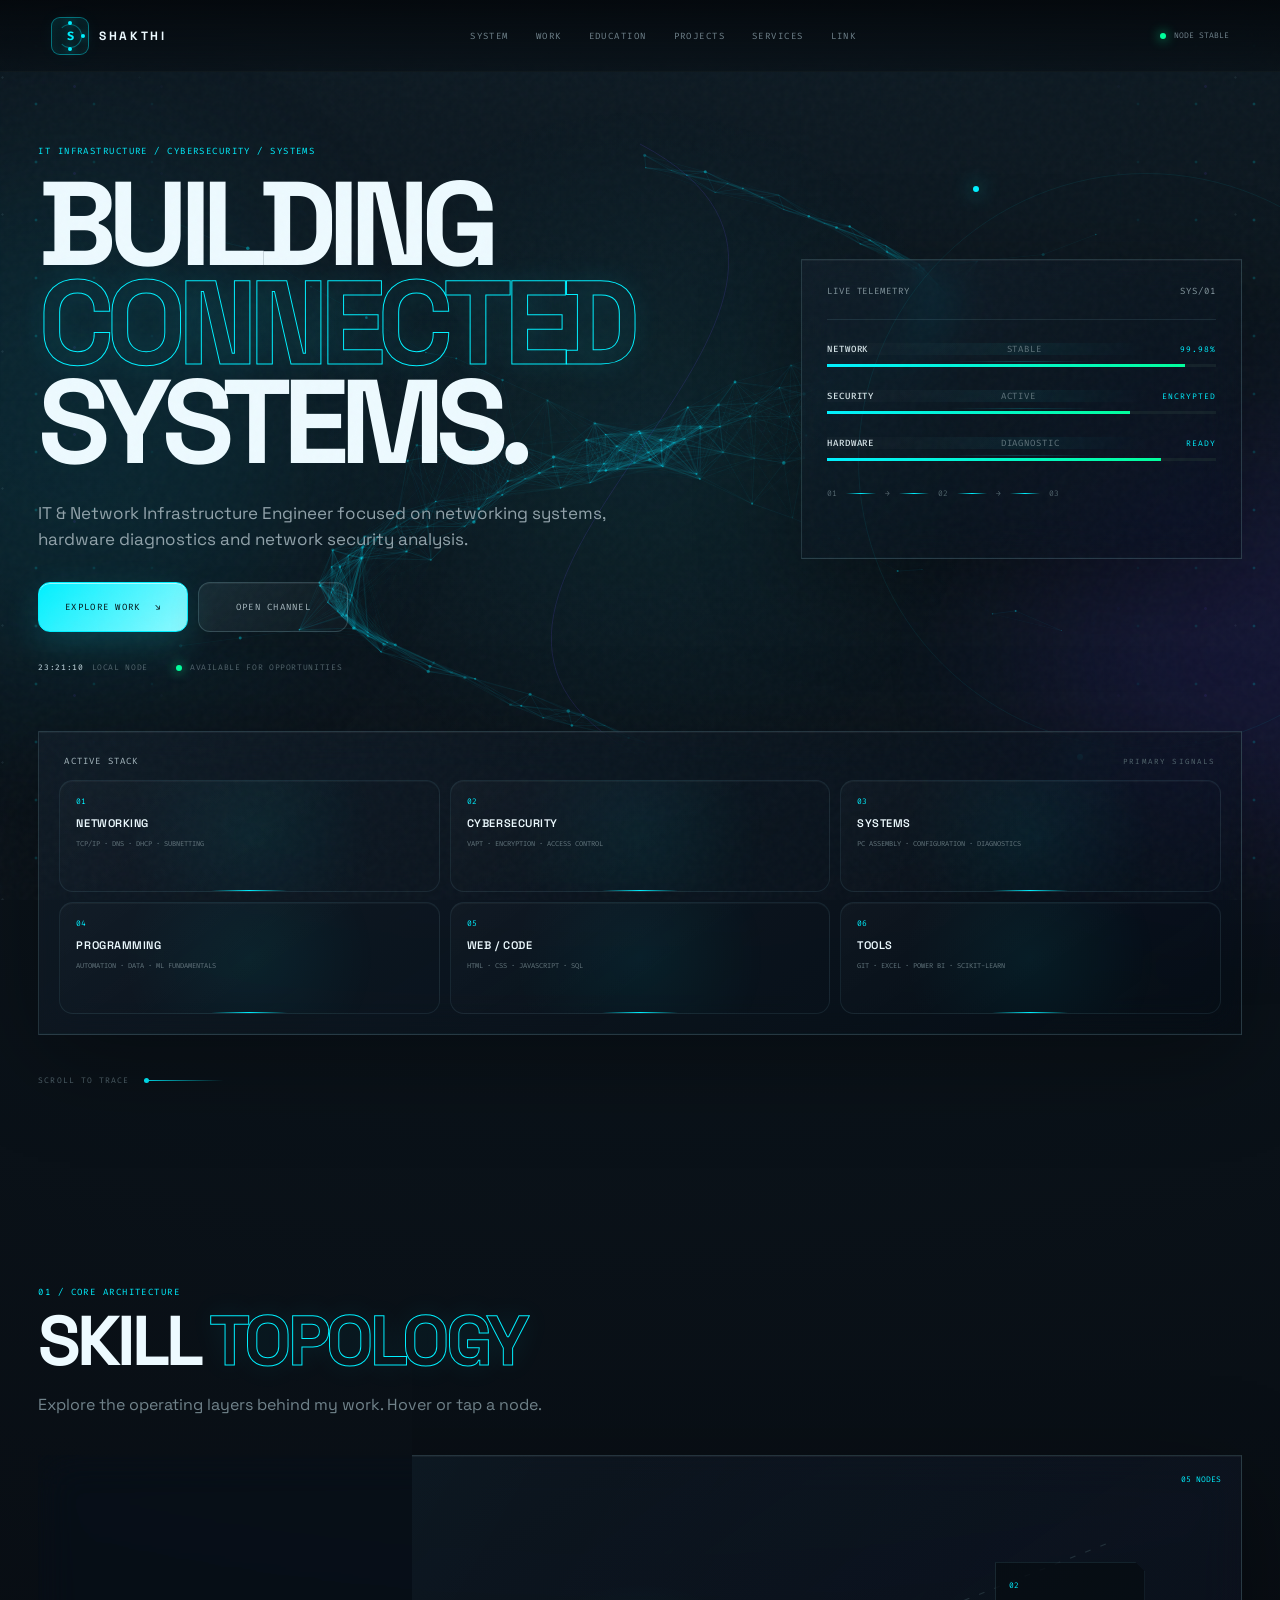
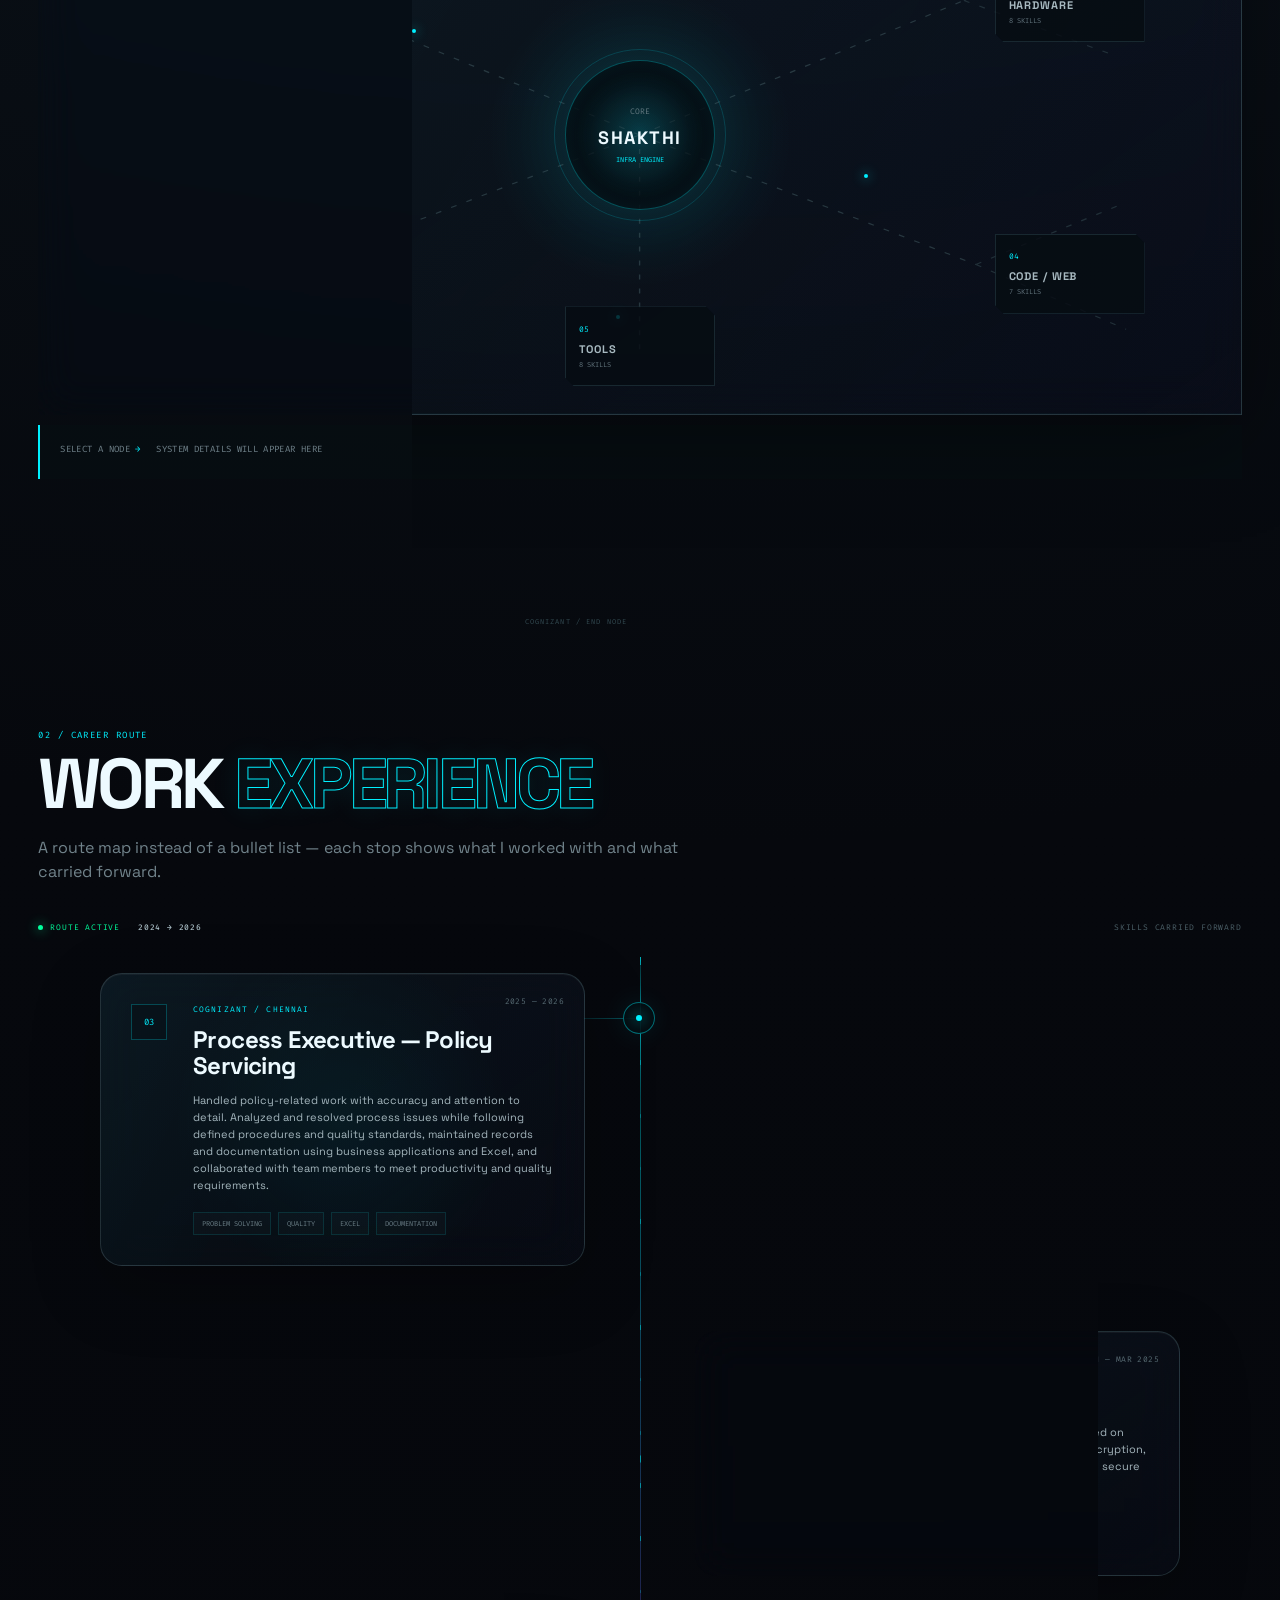
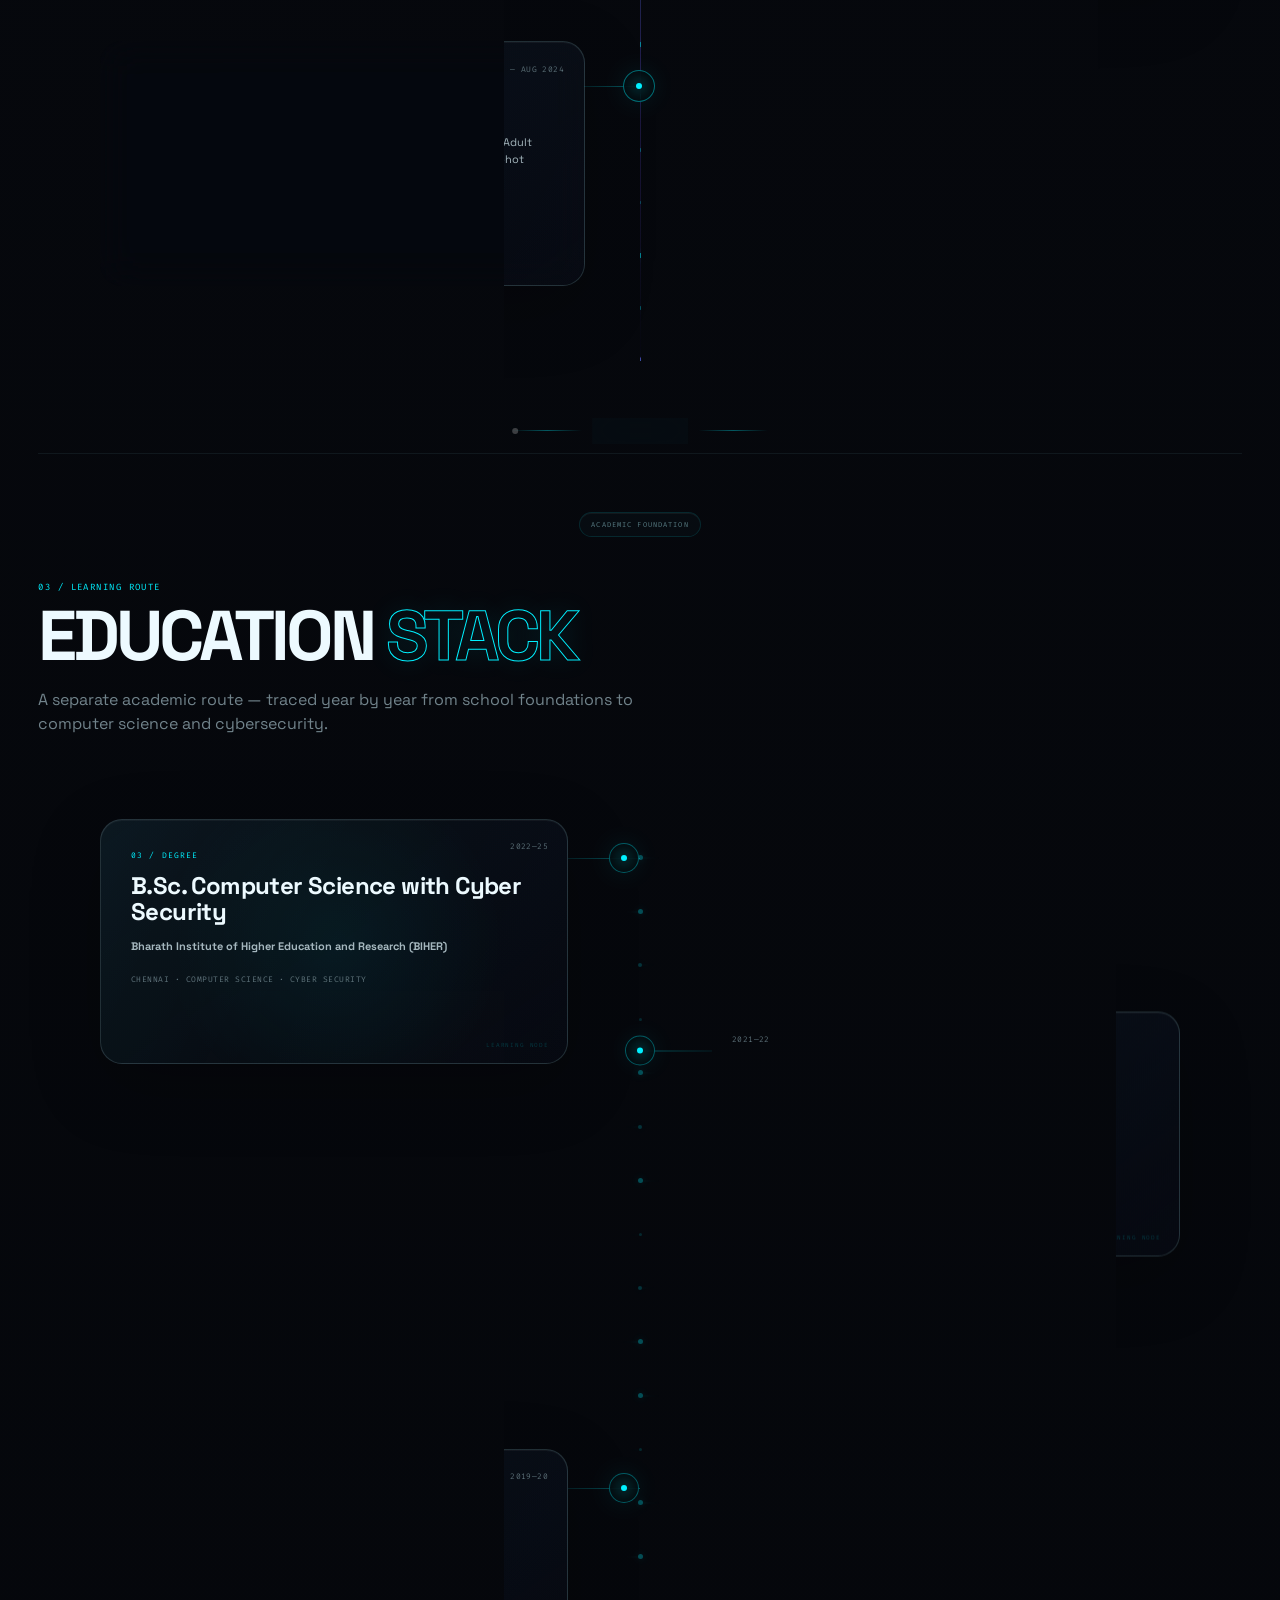
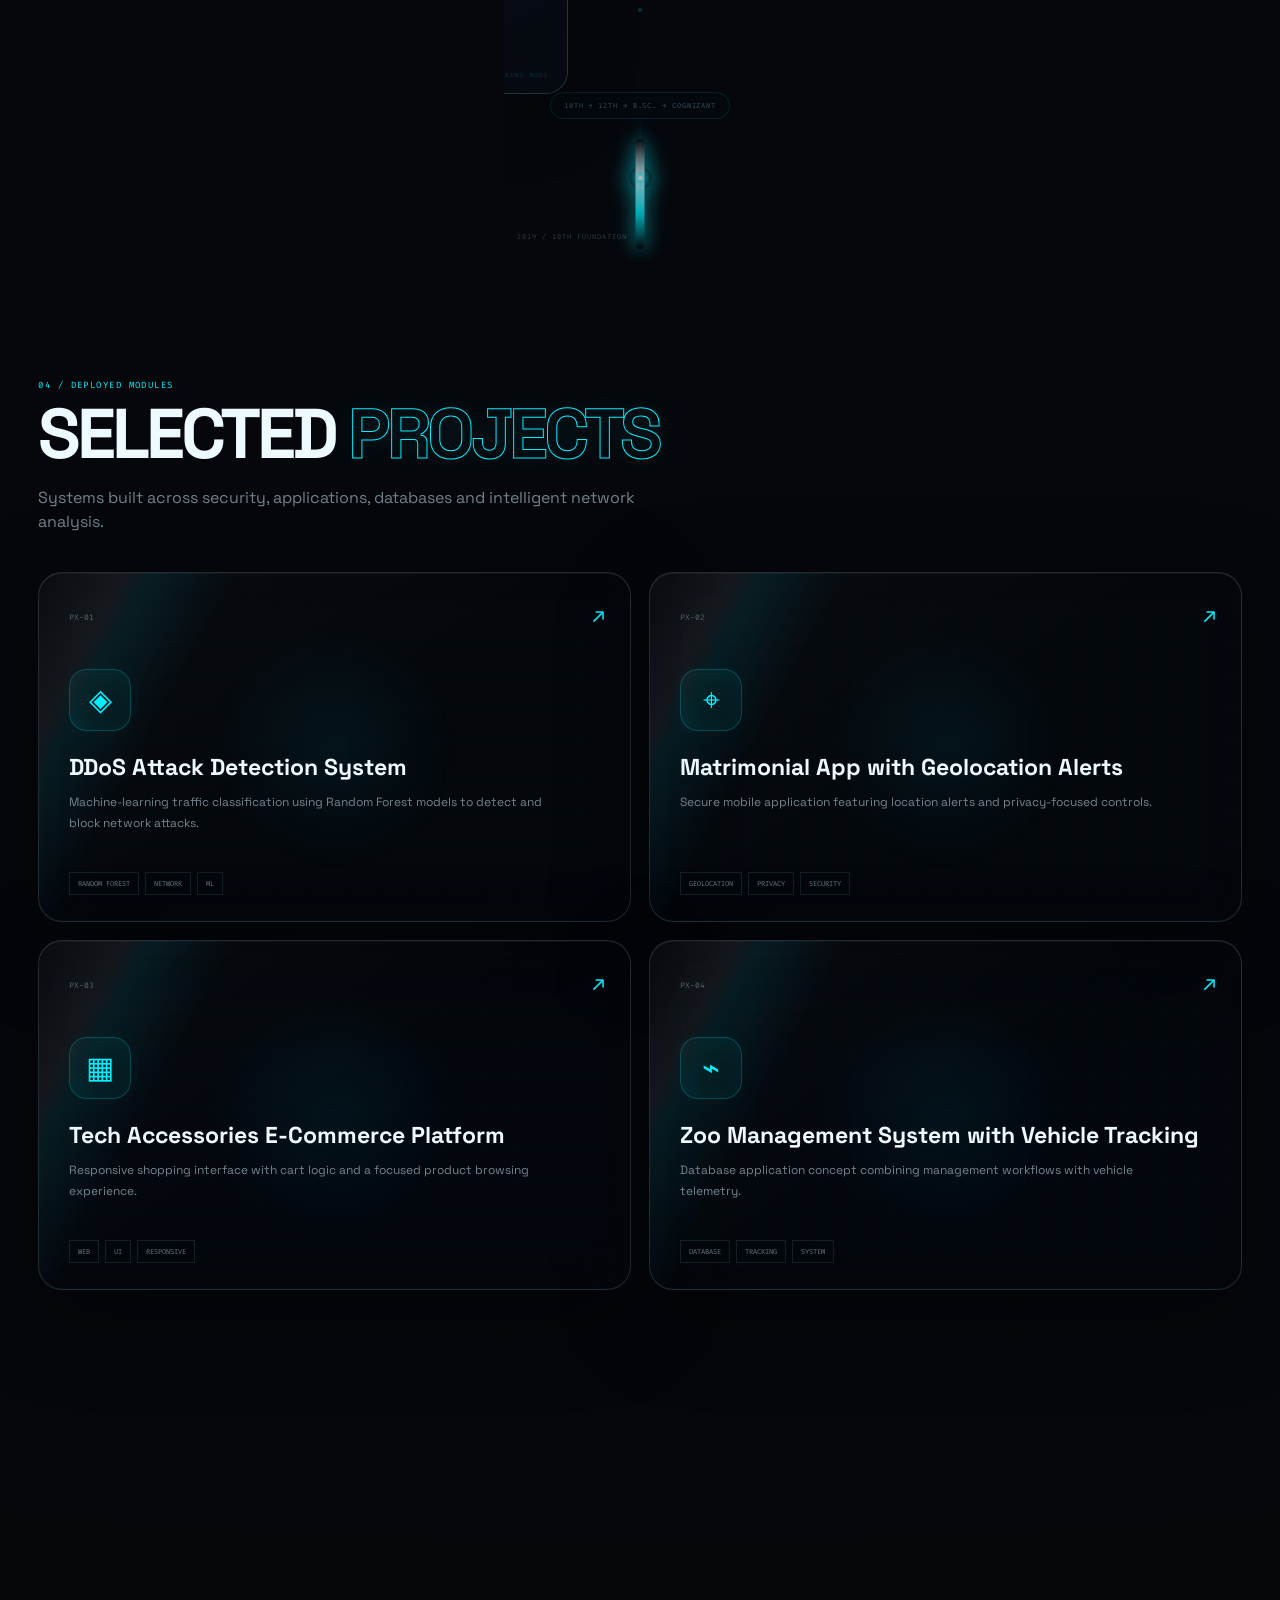
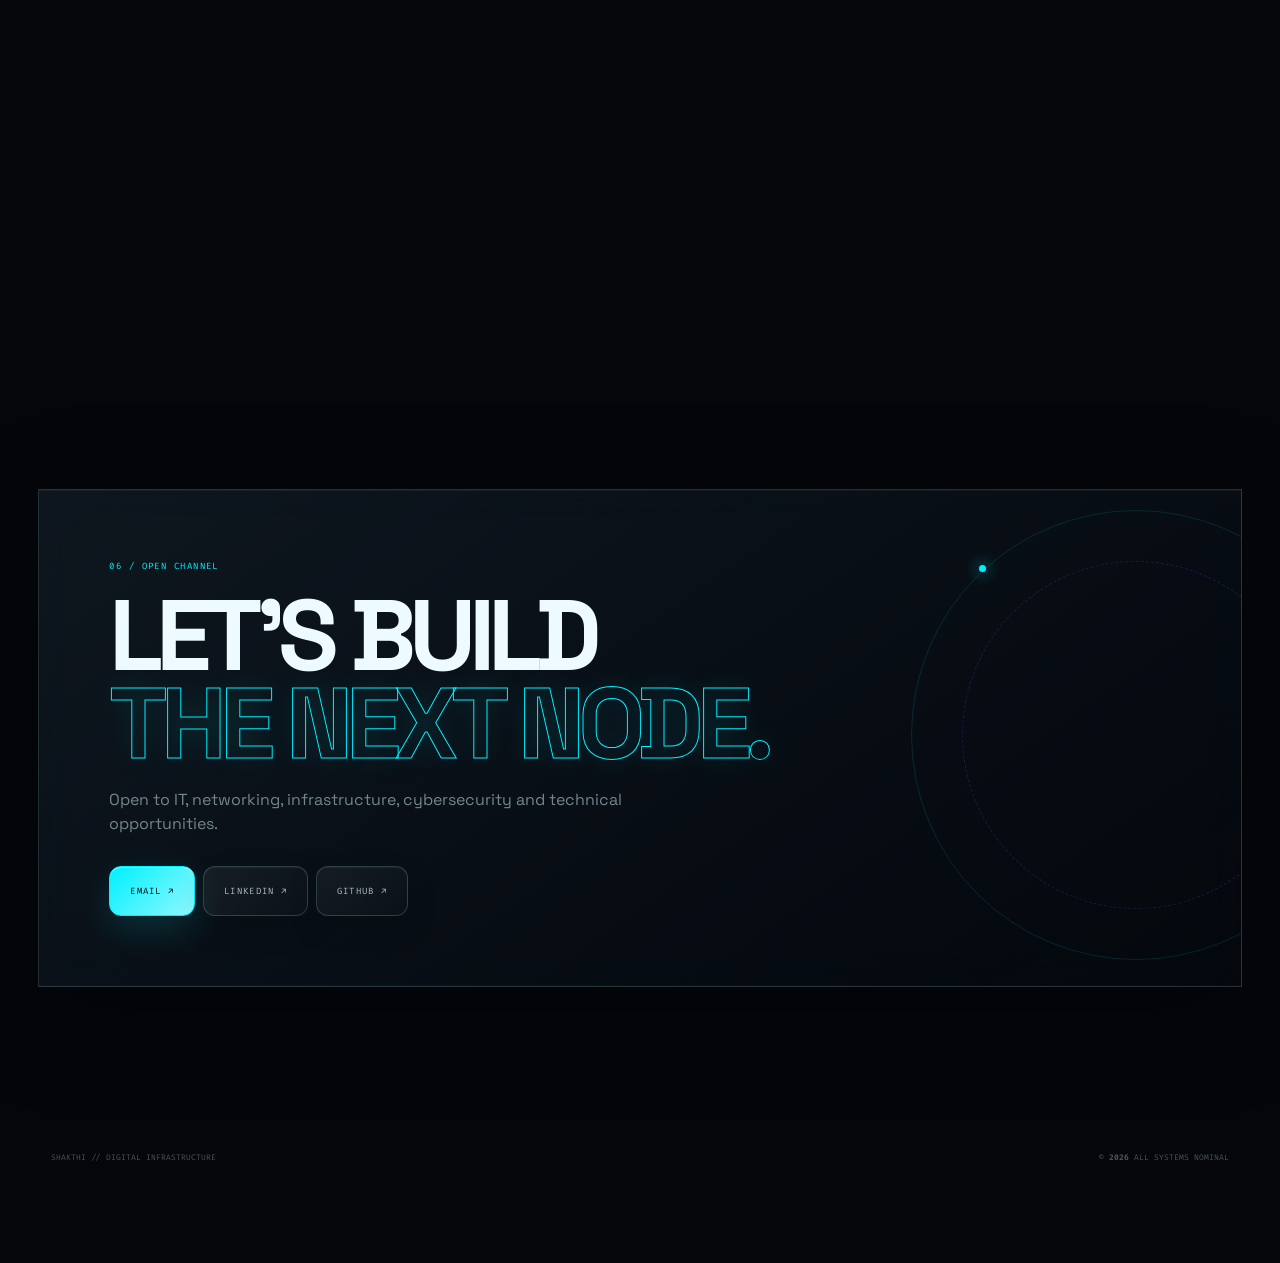
==== commit 3193f386: "Add files via upload" ====
--- a/index.html
+++ b/index.html
@@ -7,7 +7,7 @@
     <meta name="theme-color" content="#06080d">
     <meta name="description"
         content="Shakthi — IT & Network Infrastructure Engineer, Cybersecurity Specialist and Systems Tech.">
-    <title>SHAKTHI | Freelancer Portfolio</title>
+    <title>SHAKTHI // DIGITAL INFRASTRUCTURE</title>
     <link rel="preconnect" href="https://fonts.googleapis.com">
     <link rel="preconnect" href="https://fonts.gstatic.com" crossorigin>
     <link
@@ -312,8 +312,7 @@
 
     <nav class="mobile-nav" aria-label="Mobile navigation"><a href="#home"><i>⌂</i><span>HOME</span></a><a
             href="#system"><i>◈</i><span>SKILLS</span></a><a href="#experience"><i>⌁</i><span>WORK</span></a><a
-            href="#education"><i>⌬</i><span>EDU</span></a><a href="#projects"><i>▦</i><span>PROJECTS</span></a><a
-            href="#contact"><i>↗</i><span>LINK</span></a></nav>
+            href="#education"><i>⌬</i><span>EDU</span></a><a href="#projects"><i>▦</i><span>PROJECTS</span></a></nav>
     <footer><span>SHAKTHI // DIGITAL INFRASTRUCTURE</span><span>© <b id="year"></b> ALL SYSTEMS NOMINAL</span></footer>
     <script src="script.js"></script>
 </body>
--- a/styles.css
+++ b/styles.css
@@ -5,7 +5,6 @@
 @media(prefers-reduced-motion:reduce){*,*:before,*:after{scroll-behavior:auto!important;animation:none!important;transition:none!important}.cursor-glow,.grid-overlay,.aurora,.scanline{display:none}.reveal{opacity:1;transform:none}}
 
 /* V6 — route-map, pointer UI, stronger skill hierarchy and scroll choreography */
-.brand-img{width:32px;height:32px;border-radius:50%;object-fit:cover;border:1px solid rgba(0,240,255,.4);box-shadow:0 0 14px rgba(0,240,255,.18);flex-shrink:0;transition:box-shadow .3s,border-color .3s}.brand:hover .brand-img{border-color:rgba(0,240,255,.8);box-shadow:0 0 22px rgba(0,240,255,.38)}
 html{scroll-padding-top:90px}
 body{cursor:default}
 a,button,.stack-chip,.career-card,.edu-card,.project-card,.service{cursor:pointer}
@@ -827,3 +826,224 @@
 @media(prefers-reduced-motion:reduce){
   .edu-dot.signal-hit,.work-dot.signal-hit{transform:scale(1.18)}
 }
+
+/* V26 — PHONE ONLY: compact liquid bottom navigation + horizontal card rails. */
+@media (max-width:760px){
+  /* Selected Projects: one card per swipe, no vertical stacking. */
+  .project-grid{
+    display:flex !important;
+    flex-direction:row !important;
+    gap:14px !important;
+    overflow-x:auto !important;
+    overflow-y:hidden !important;
+    width:100vw !important;
+    margin-left:calc((92vw - 100vw)/2) !important;
+    padding:4px 4vw 18px !important;
+    scroll-snap-type:x mandatory;
+    overscroll-behavior-x:contain;
+    -webkit-overflow-scrolling:touch;
+    scrollbar-width:none;
+  }
+  .project-grid::-webkit-scrollbar{display:none}
+  .project-card{
+    flex:0 0 84vw !important;
+    width:84vw !important;
+    min-height:310px !important;
+    scroll-snap-align:center;
+    scroll-snap-stop:always;
+  }
+
+  /* System Capabilities: each capability is a swipeable card. */
+  .service-grid{
+    display:flex !important;
+    flex-direction:row !important;
+    gap:14px !important;
+    overflow-x:auto !important;
+    overflow-y:hidden !important;
+    width:100vw !important;
+    margin-left:calc((92vw - 100vw)/2) !important;
+    padding:4px 4vw 18px !important;
+    scroll-snap-type:x mandatory;
+    overscroll-behavior-x:contain;
+    -webkit-overflow-scrolling:touch;
+    scrollbar-width:none;
+    background:transparent !important;
+    border:0 !important;
+    box-shadow:none !important;
+    backdrop-filter:none !important;
+    -webkit-backdrop-filter:none !important;
+  }
+  .service-grid::-webkit-scrollbar{display:none}
+  .service-grid .service{
+    flex:0 0 84vw !important;
+    width:84vw !important;
+    min-height:220px !important;
+    margin:0 !important;
+    padding:28px 24px !important;
+    border:1px solid rgba(153,219,231,.13) !important;
+    border-radius:20px !important;
+    background:linear-gradient(145deg,rgba(15,24,33,.76),rgba(6,11,17,.58)) !important;
+    box-shadow:0 18px 55px rgba(0,0,0,.26),inset 0 1px rgba(255,255,255,.035) !important;
+    backdrop-filter:blur(10px) !important;
+    -webkit-backdrop-filter:blur(10px) !important;
+    scroll-snap-align:center;
+    scroll-snap-stop:always;
+  }
+
+  /* Compact, always-visible liquid navigation. Kept lightweight to avoid scroll lag. */
+  .mobile-nav{
+    position:fixed !important;
+    display:grid !important;
+    grid-template-columns:repeat(5,minmax(0,1fr)) !important;
+    left:8px !important;
+    right:8px !important;
+    bottom:max(6px,env(safe-area-inset-bottom)) !important;
+    width:auto !important;
+    height:58px !important;
+    padding:5px !important;
+    margin:0 !important;
+    z-index:99999 !important;
+    overflow:hidden !important;
+    border-radius:18px !important;
+    border:1px solid rgba(190,235,245,.22) !important;
+    background:
+      radial-gradient(circle at 18% 0%,rgba(0,240,255,.16),transparent 34%),
+      radial-gradient(circle at 82% 100%,rgba(118,87,255,.14),transparent 38%),
+      linear-gradient(135deg,rgba(18,31,42,.84),rgba(5,11,17,.78)) !important;
+    box-shadow:
+      0 12px 38px rgba(0,0,0,.46),
+      inset 0 1px rgba(255,255,255,.14),
+      inset 0 -1px rgba(0,240,255,.06) !important;
+    backdrop-filter:blur(12px) saturate(145%) !important;
+    -webkit-backdrop-filter:blur(12px) saturate(145%) !important;
+    transform:translate3d(0,0,0) !important;
+    will-change:transform;
+    contain:layout paint;
+  }
+  .mobile-nav:before{
+    content:'' !important;
+    position:absolute !important;
+    inset:-35% 12% auto !important;
+    height:70% !important;
+    border-radius:50% !important;
+    background:radial-gradient(ellipse,rgba(0,240,255,.13),transparent 68%) !important;
+    filter:blur(12px) !important;
+    opacity:.8 !important;
+    pointer-events:none !important;
+    animation:mobileLiquid 7s ease-in-out infinite alternate !important;
+  }
+  .mobile-nav:after{
+    content:'' !important;
+    position:absolute !important;
+    left:8% !important;
+    right:8% !important;
+    top:1px !important;
+    height:1px !important;
+    border-radius:999px !important;
+    background:linear-gradient(90deg,transparent,rgba(255,255,255,.42),rgba(0,240,255,.5),transparent) !important;
+    pointer-events:none !important;
+  }
+  .mobile-nav a{
+    min-height:46px !important;
+    height:46px !important;
+    gap:2px !important;
+    border-radius:13px !important;
+    color:#71858d !important;
+    -webkit-tap-highlight-color:transparent !important;
+    touch-action:manipulation !important;
+    transition:color .2s ease,background .2s ease,transform .2s ease !important;
+  }
+  .mobile-nav a.active{
+    color:#effcff !important;
+    transform:translateY(-1px) !important;
+    background:linear-gradient(180deg,rgba(0,240,255,.13),rgba(0,240,255,.025)) !important;
+    border:1px solid rgba(0,240,255,.13) !important;
+    box-shadow:inset 0 0 16px rgba(0,240,255,.05) !important;
+  }
+  .mobile-nav i{font-size:15px !important;line-height:1 !important}
+  .mobile-nav span{font-size:6px !important;letter-spacing:.06em !important}
+}
+
+@keyframes mobileLiquid{
+  0%{transform:translateX(-18%) scaleX(.9)}
+  100%{transform:translateX(18%) scaleX(1.15)}
+}
+
+/* V27 — PHONE ONLY: true viewport fit + permanently visible compact liquid navigation. */
+@media (max-width:760px){
+  html,body{
+    width:100%;
+    max-width:100%;
+    overflow-x:hidden !important;
+  }
+  *,*::before,*::after{box-sizing:border-box;}
+  img,canvas,svg,video{max-width:100%;}
+  main,.section,.career-education-wrap{max-width:100%;overflow-x:clip;}
+
+  /* Keep the swipe rails inside the phone viewport instead of creating page-level overflow. */
+  .project-grid,
+  .service-grid{
+    width:100% !important;
+    max-width:100% !important;
+    margin-left:0 !important;
+    margin-right:0 !important;
+    padding-left:12px !important;
+    padding-right:12px !important;
+    gap:10px !important;
+  }
+  .project-card{flex-basis:82vw !important;width:82vw !important;}
+  .service-grid .service{flex-basis:82vw !important;width:82vw !important;padding:22px 20px !important;}
+
+  /* Never hide/collapse the mobile navigation after a tap or scroll. */
+  .mobile-nav{
+    display:grid !important;
+    visibility:visible !important;
+    opacity:1 !important;
+    position:fixed !important;
+    left:6px !important;
+    right:6px !important;
+    bottom:max(5px,env(safe-area-inset-bottom)) !important;
+    width:auto !important;
+    max-width:none !important;
+    height:50px !important;
+    min-height:50px !important;
+    padding:3px !important;
+    margin:0 !important;
+    z-index:2147483000 !important;
+    grid-template-columns:repeat(5,1fr) !important;
+    border-radius:16px !important;
+    overflow:hidden !important;
+    transform:translateZ(0) !important;
+    pointer-events:auto !important;
+    background:
+      linear-gradient(125deg,rgba(34,61,75,.72),rgba(8,18,27,.76) 48%,rgba(30,28,58,.72)) !important;
+    border:1px solid rgba(177,235,244,.25) !important;
+    box-shadow:0 8px 28px rgba(0,0,0,.48),inset 0 1px rgba(255,255,255,.17),inset 0 -1px rgba(0,240,255,.08) !important;
+    backdrop-filter:blur(16px) saturate(155%) !important;
+    -webkit-backdrop-filter:blur(16px) saturate(155%) !important;
+    contain:layout paint !important;
+  }
+  .mobile-nav:before{
+    inset:-70% -20% auto !important;
+    height:150% !important;
+    opacity:.55 !important;
+    filter:blur(10px) !important;
+    animation:mobileLiquid 8s ease-in-out infinite alternate !important;
+  }
+  .mobile-nav a{
+    min-width:0 !important;
+    min-height:42px !important;
+    height:42px !important;
+    padding:2px 1px !important;
+    gap:1px !important;
+    border-radius:11px !important;
+    display:flex !important;
+    flex-direction:column !important;
+    align-items:center !important;
+    justify-content:center !important;
+    overflow:hidden !important;
+  }
+  .mobile-nav i{font-size:14px !important;line-height:14px !important;font-style:normal !important;}
+  .mobile-nav span{font-size:5.5px !important;line-height:8px !important;letter-spacing:.04em !important;white-space:nowrap !important;}
+  .mobile-nav a.active{transform:none !important;}
+}
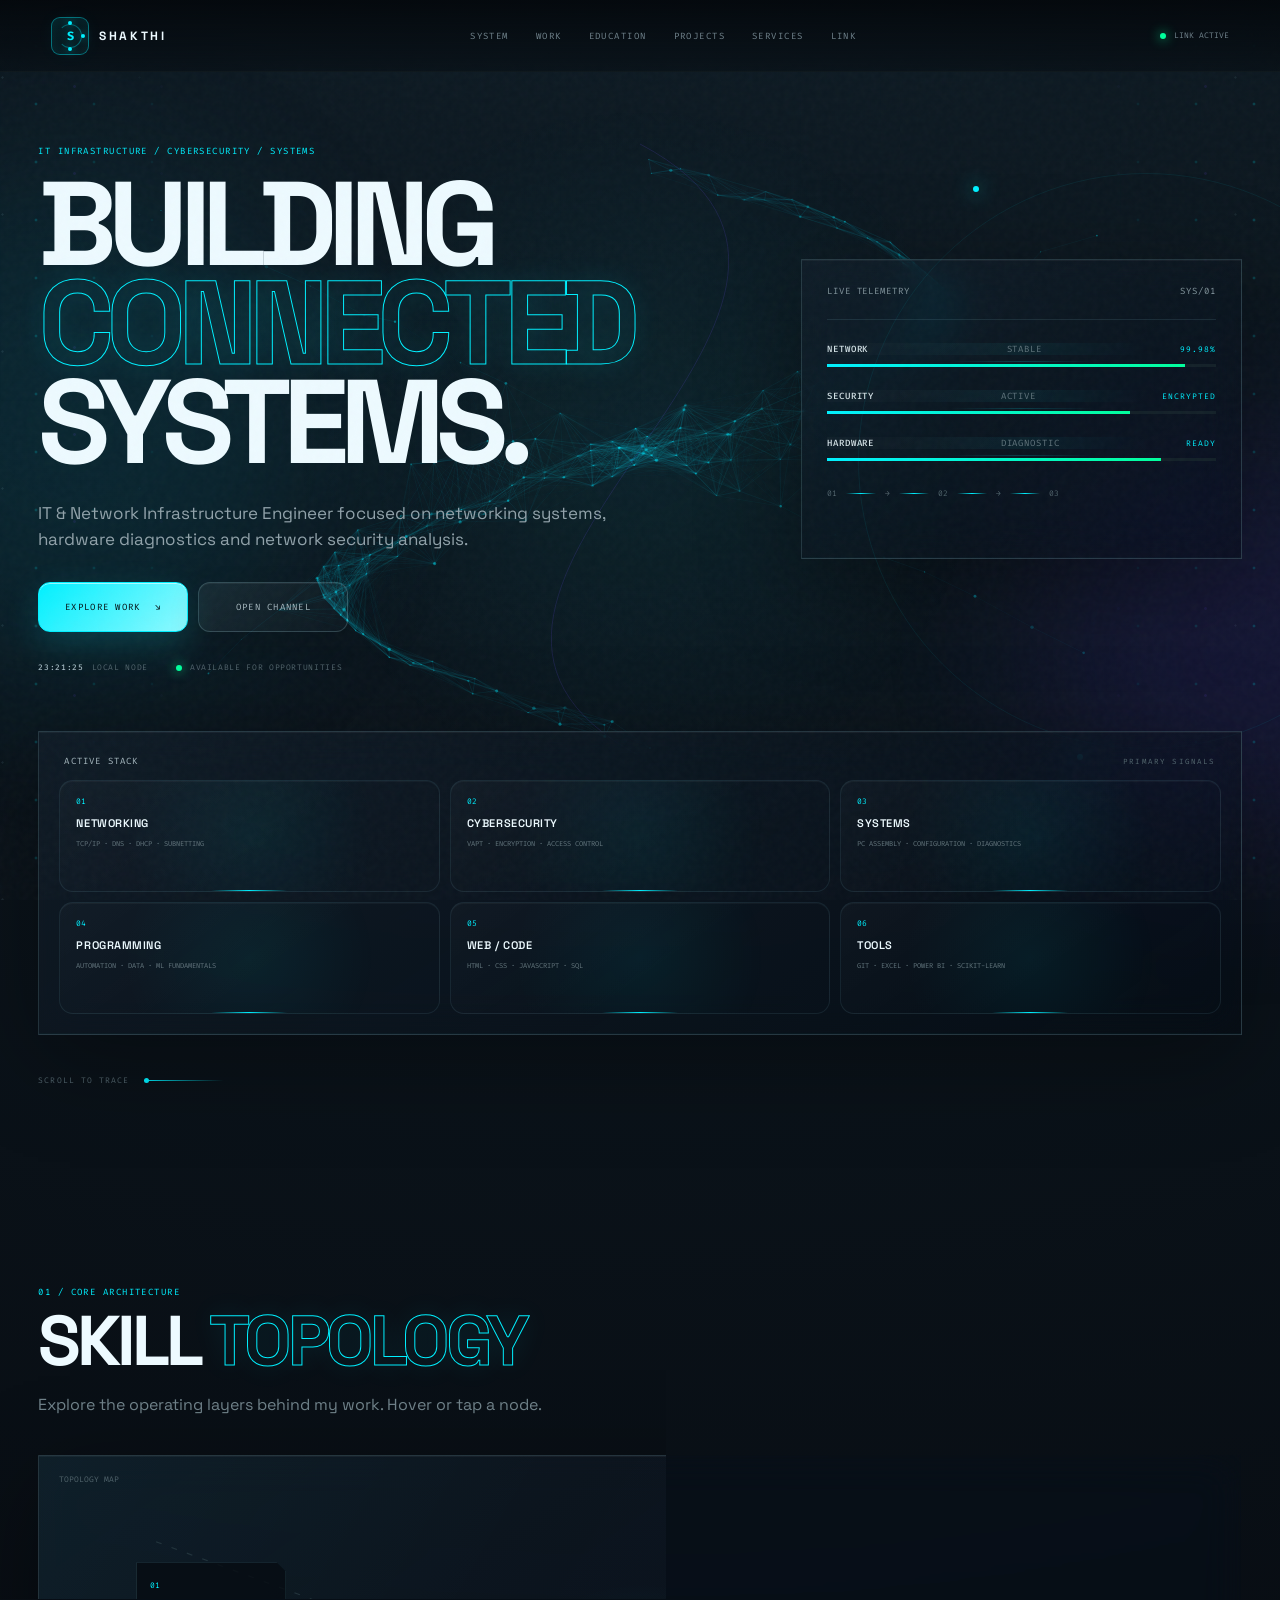
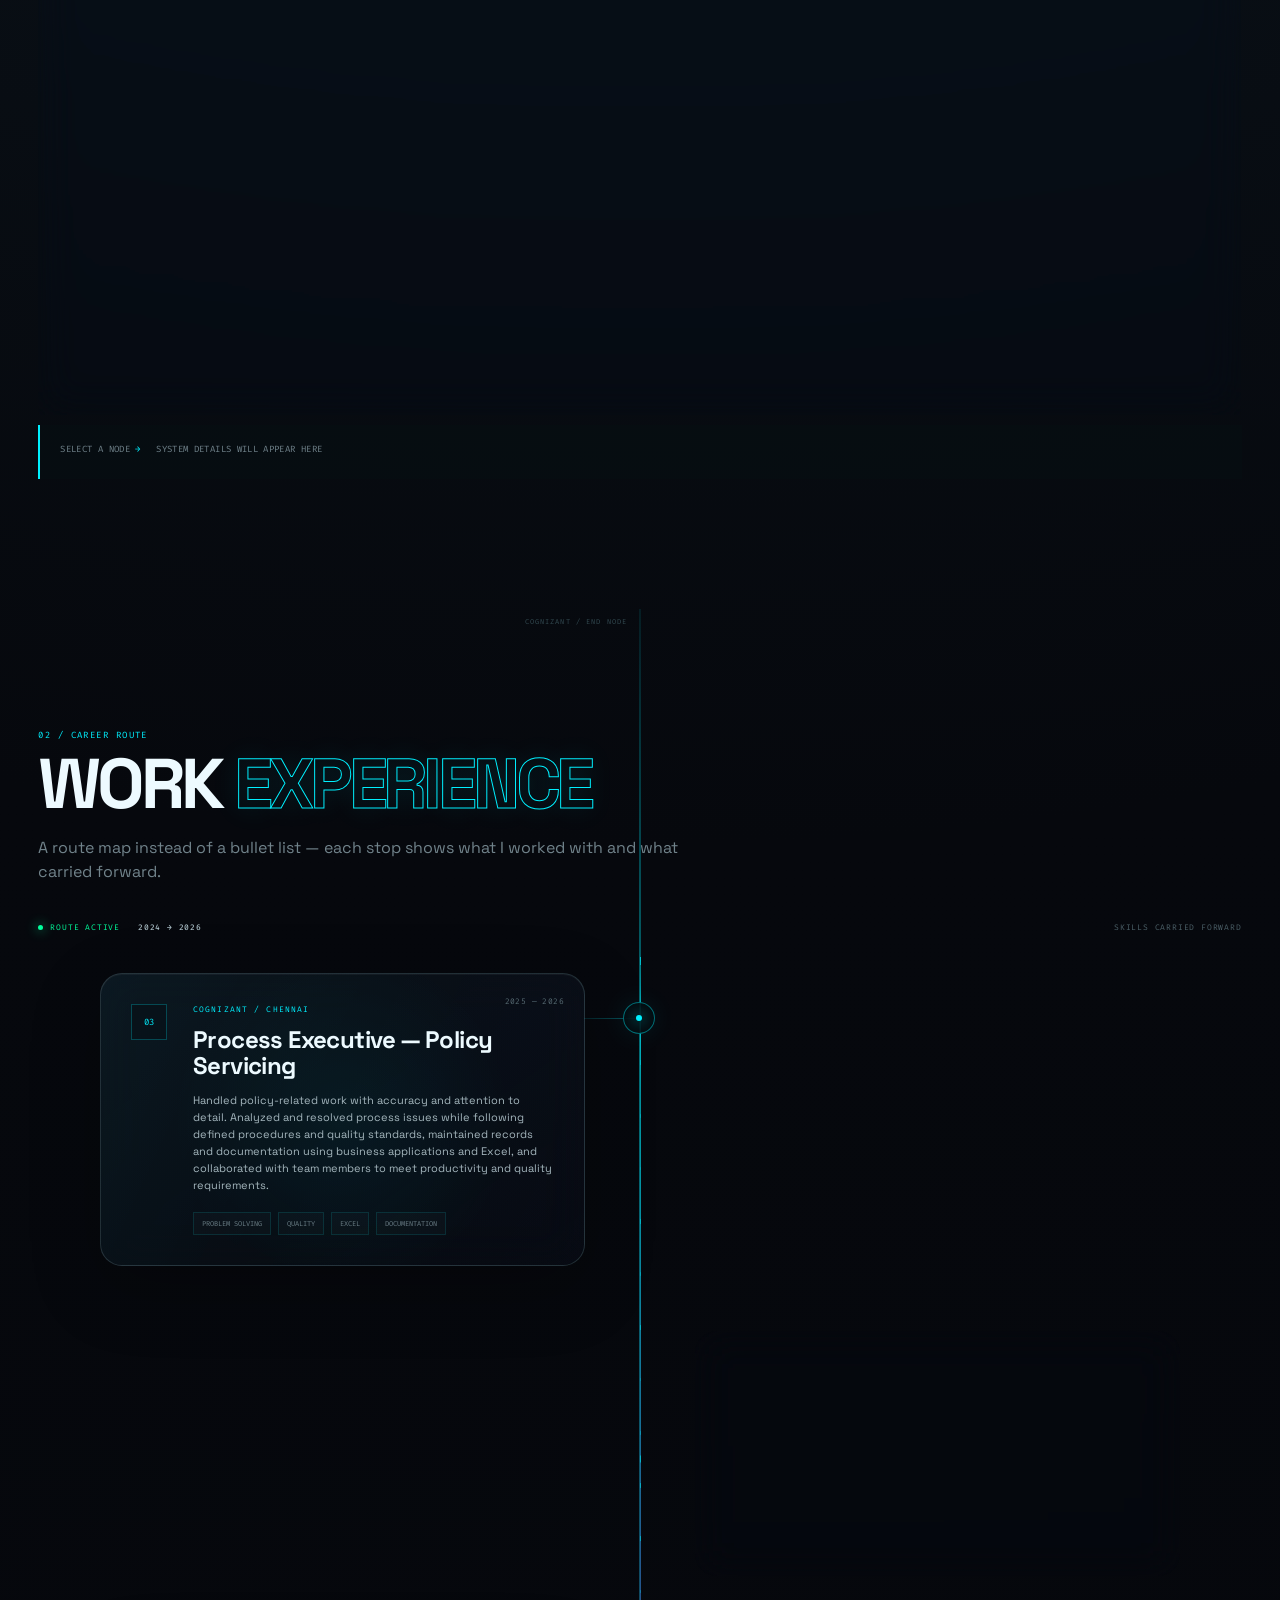
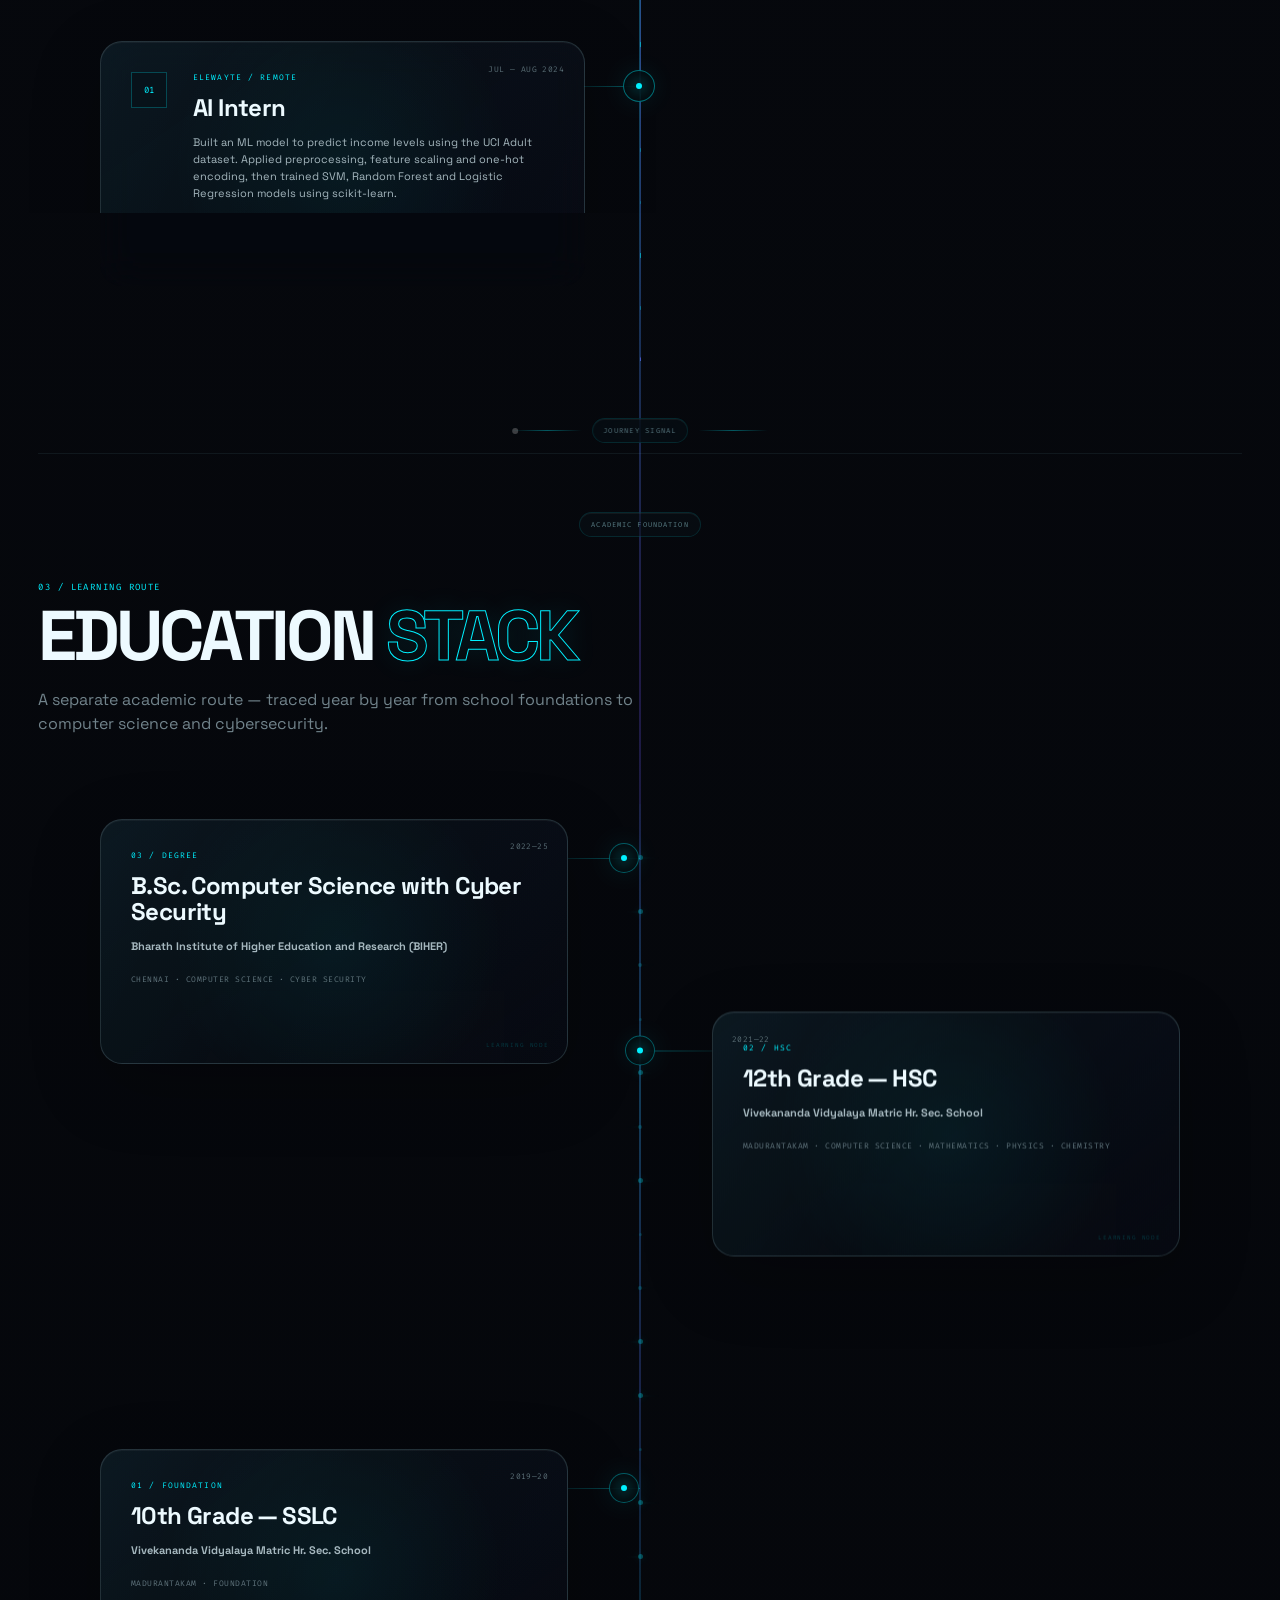
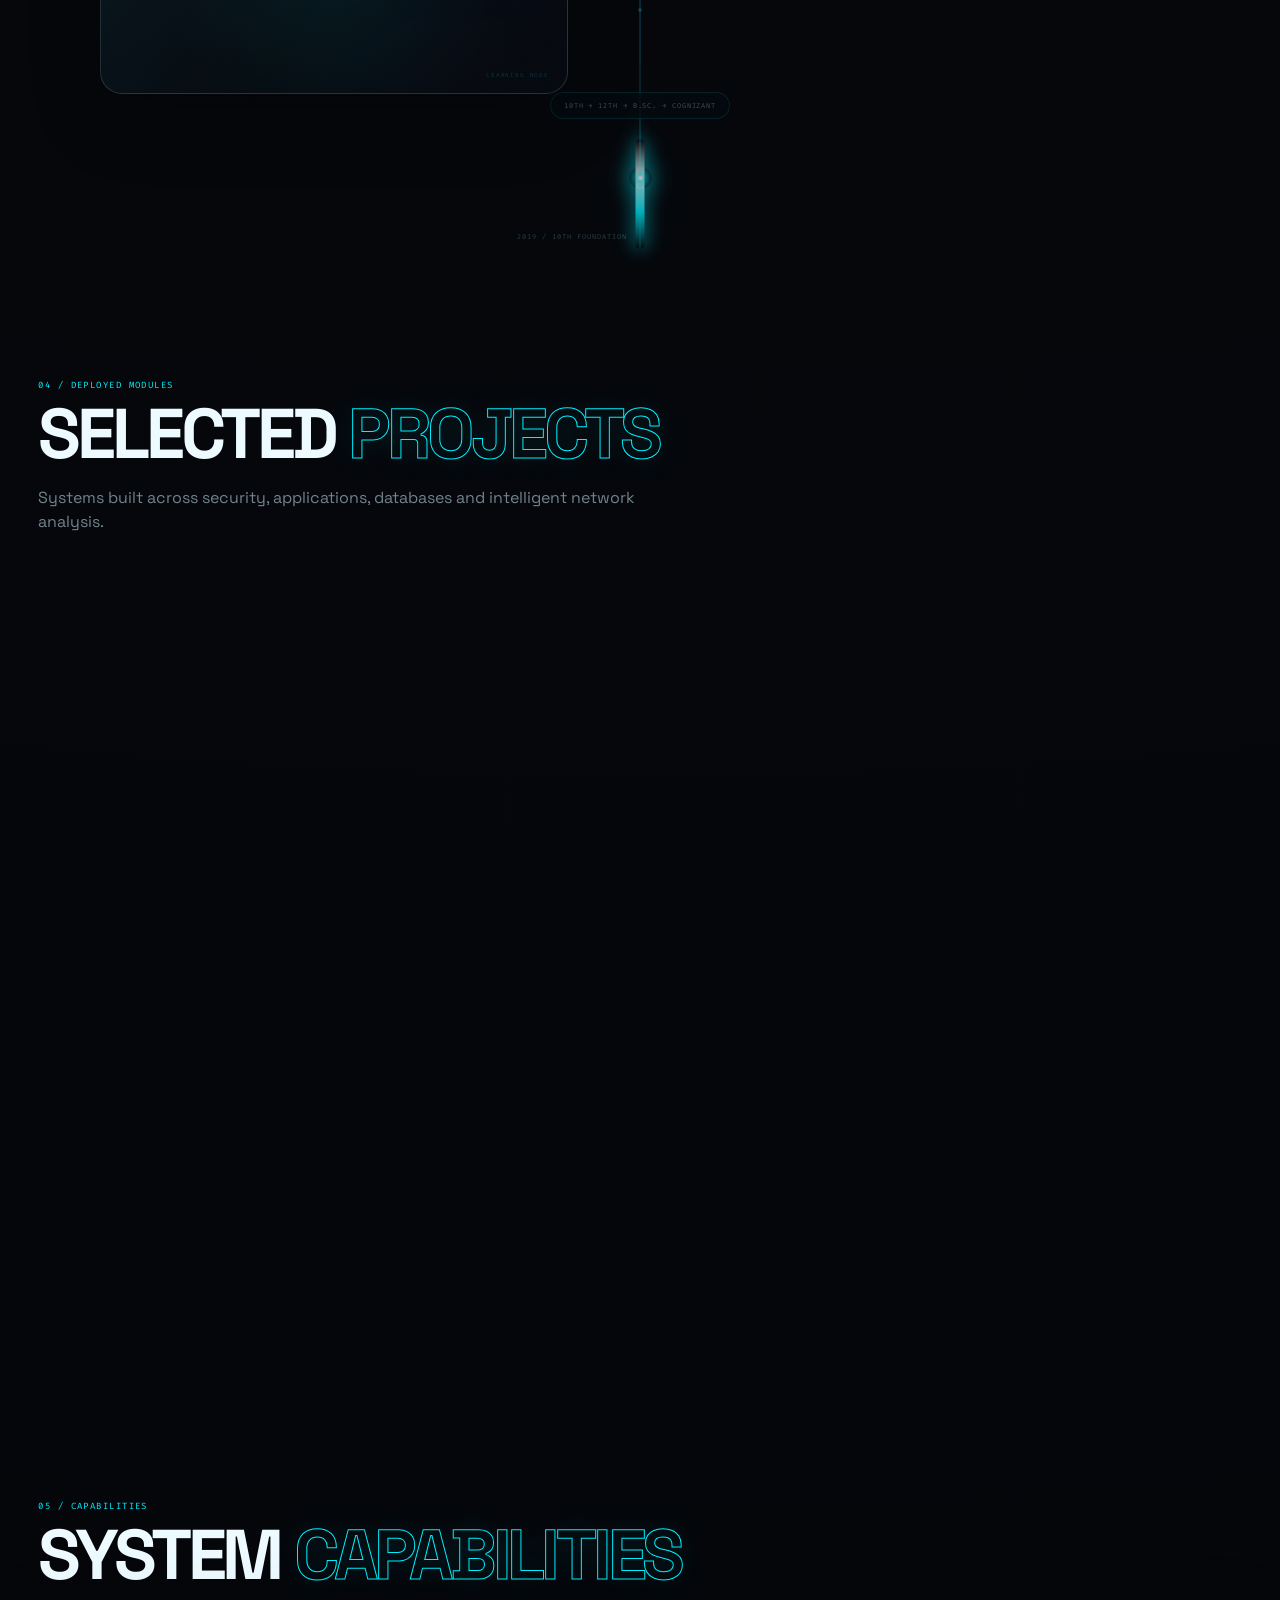
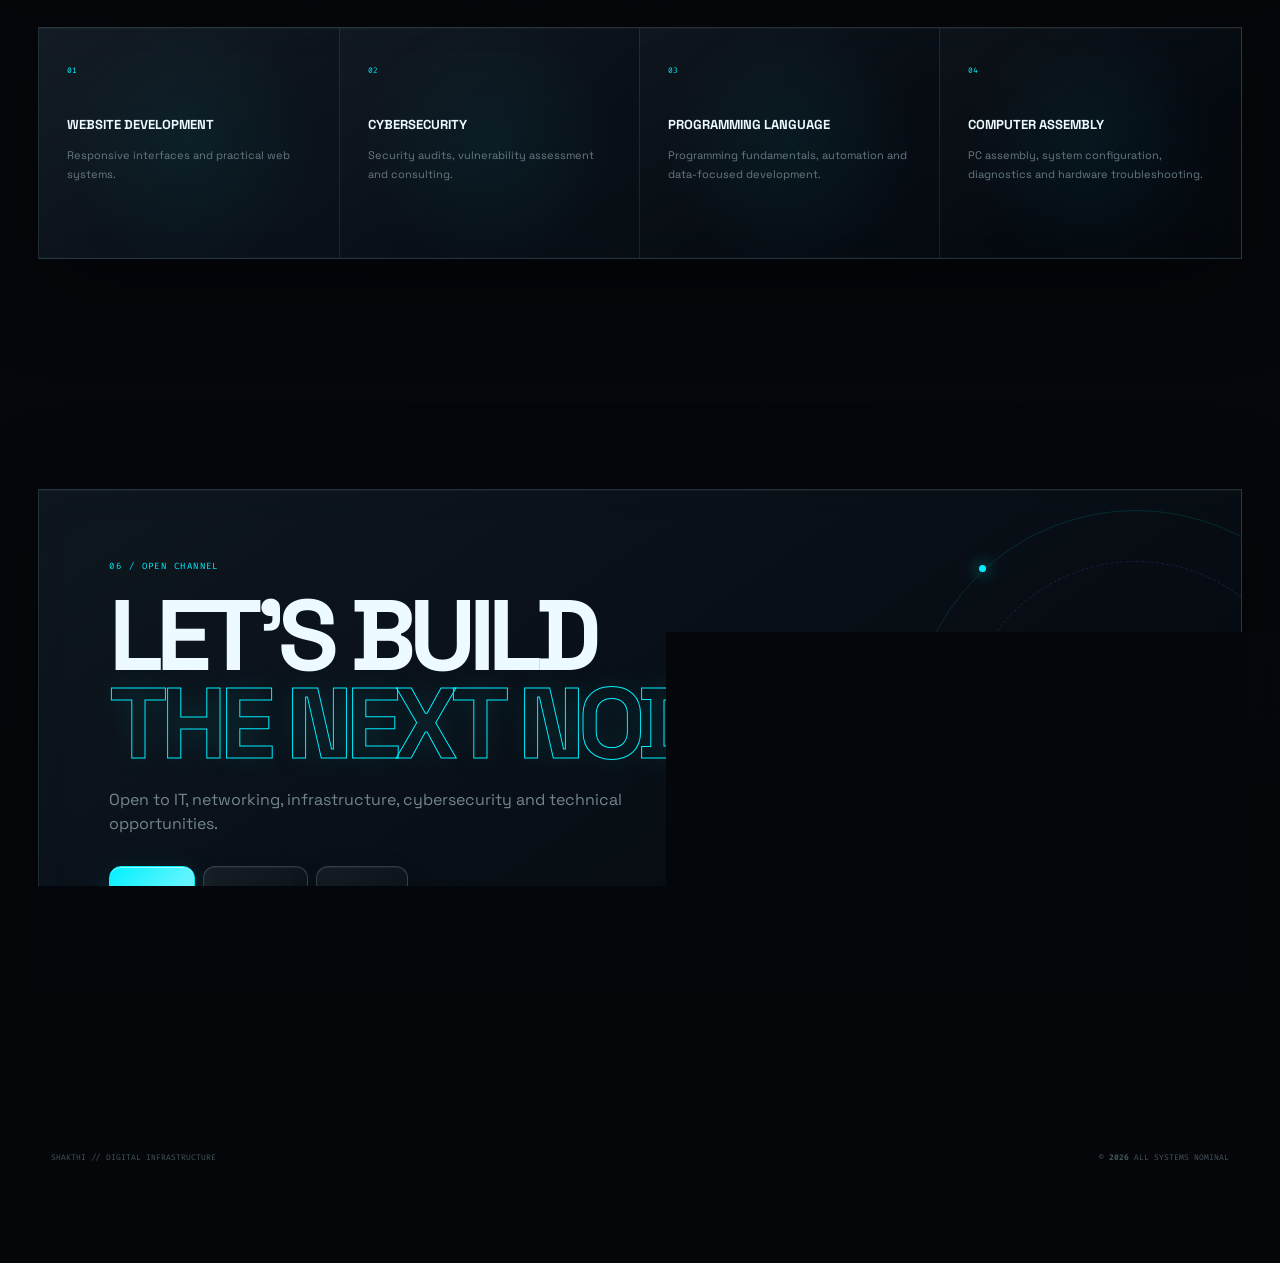
==== commit e3b95787: "Update index.html" ====
--- a/index.html
+++ b/index.html
@@ -7,7 +7,7 @@
     <meta name="theme-color" content="#06080d">
     <meta name="description"
         content="Shakthi — IT & Network Infrastructure Engineer, Cybersecurity Specialist and Systems Tech.">
-    <title>SHAKTHI // DIGITAL INFRASTRUCTURE</title>
+    <title>SHAKTHI | Freelancer Portfolio</title>
     <link rel="preconnect" href="https://fonts.googleapis.com">
     <link rel="preconnect" href="https://fonts.gstatic.com" crossorigin>
     <link
@@ -317,4 +317,4 @@
     <script src="script.js"></script>
 </body>
 
-</html>+</html>
